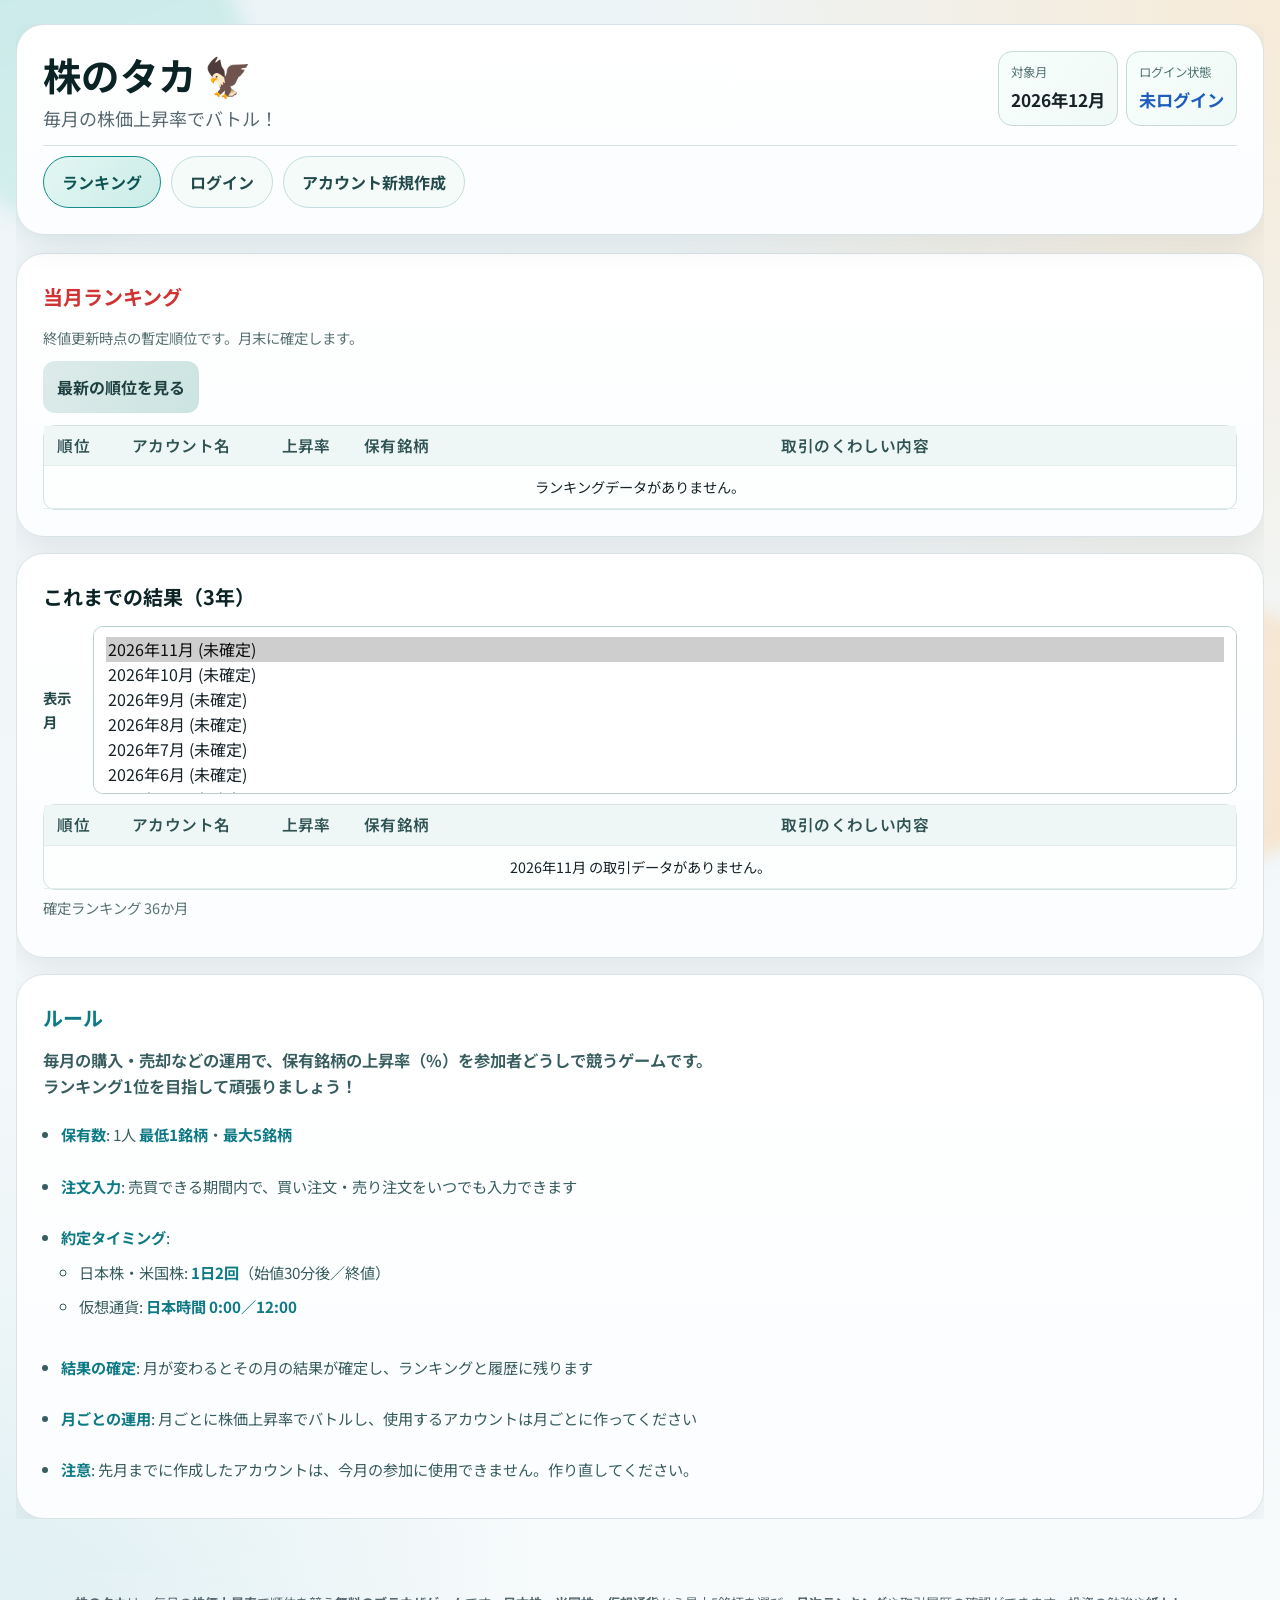
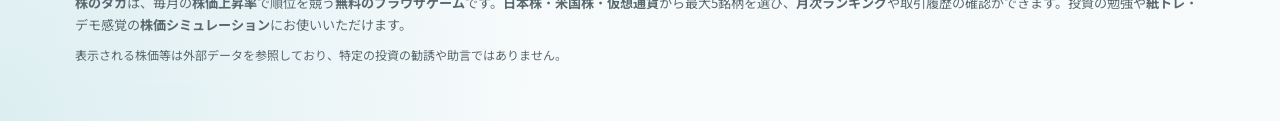
==== index.html @ 6ac0bf4f "Add files via upload" ====
<!DOCTYPE html>
<html lang="ja">
<head>
  <meta charset="UTF-8" />
  <meta name="viewport" content="width=device-width, initial-scale=1.0, viewport-fit=cover" />
  <meta name="referrer" content="strict-origin-when-cross-origin" />
  <!-- 初期は相対。読み込み直後に現在の絶対URLへ（クローラーがJS実行する場合に有効） -->
  <link rel="canonical" id="seo-canonical" href="stockgame.html" />
  <meta property="og:url" id="seo-og-url" content="" />
  <script>
    (function () {
      try {
        var abs = String(location.href || "").split("#")[0];
        if (!abs) return;
        var c = document.getElementById("seo-canonical");
        if (c) c.setAttribute("href", abs);
        var og = document.getElementById("seo-og-url");
        if (og) og.setAttribute("content", abs);
      } catch (_) {}
    })();
  </script>
  <meta
    name="description"
    content="株のタカは毎月の株価上昇率で順位を競う無料の株ゲーム。日本株・米国株・仮想通貨から最大5銘柄を選び月次ランキング。アカウント登録で端末間のデータ同期が可能。紙トレ・デモ向けのブラウザシミュレーション。"
  />
  <meta
    name="keywords"
    content="株のタカ,株価バトル,月次ランキング,株ゲーム,紙トレ,株価シミュレーション,日本株,米国株,仮想通貨,銘柄,上昇率,ブラウザゲーム"
  />
  <meta name="robots" content="index, follow, max-image-preview:large, max-snippet:-1, max-video-preview:-1" />
  <meta name="application-name" content="株のタカ" />
  <meta name="mobile-web-app-capable" content="yes" />
  <meta name="apple-mobile-web-app-capable" content="yes" />
  <meta name="apple-mobile-web-app-title" content="株のタカ" />
  <meta name="theme-color" content="#0f1419" />
  <meta name="format-detection" content="telephone=no" />
  <title>株のタカ｜月次株価ランキング・株ゲーム（日本株・米国株・仮想通貨）</title>
  <meta property="og:type" content="website" />
  <meta property="og:site_name" content="株のタカ" />
  <meta property="og:locale" content="ja_JP" />
  <meta
    property="og:title"
    content="株のタカ｜月次株価ランキング・株ゲーム（日本株・米国株・仮想通貨）"
  />
  <meta
    property="og:description"
    content="毎月の株価上昇率で順位を競う無料のブラウザゲーム。日本株・米国株・仮想通貨から銘柄を選び、月次ランキングとアカウント同期に対応。"
  />
  <meta name="twitter:card" content="summary" />
  <meta name="twitter:title" content="株のタカ｜月次株価ランキング・株ゲーム" />
  <meta
    name="twitter:description"
    content="毎月の株価上昇率で競う無料の株ゲーム。日本株・米国株・仮想通貨対応。"
  />
  <script type="application/ld+json">
  {
    "@context": "https://schema.org",
    "@graph": [
      {
        "@type": "WebSite",
        "name": "株のタカ",
        "inLanguage": "ja-JP",
        "description": "毎月の株価上昇率で順位を競う無料のブラウザ株ゲーム。日本株・米国株・仮想通貨の銘柄選択と月次ランキング。アカウント登録で端末間同期に対応。"
      },
      {
        "@type": "WebApplication",
        "name": "株のタカ",
        "description": "毎月の株価上昇率で競う株価バトルとランキング。ブラウザで遊べる株シミュレーション・紙トレ向け。",
        "applicationCategory": "GameApplication",
        "browserRequirements": "Requires JavaScript. モダンブラウザ推奨。",
        "operatingSystem": "Any",
        "inLanguage": "ja-JP",
        "isAccessibleForFree": true,
        "offers": {
          "@type": "Offer",
          "price": "0",
          "priceCurrency": "JPY"
        }
      },
      {
        "@type": "FAQPage",
        "mainEntity": [
          {
            "@type": "Question",
            "name": "株のタカは無料ですか？",
            "acceptedAnswer": {
              "@type": "Answer",
              "text": "ブラウザ上で無料で遊べる株価シミュレーション・月次ランキングゲームです。投資の勧誘や助言ではありません。"
            }
          },
          {
            "@type": "Question",
            "name": "どの市場の銘柄を選べますか？",
            "acceptedAnswer": {
              "@type": "Answer",
              "text": "日本株・米国株・仮想通貨から、最大5銘柄まで保有して月次の株価上昇率で順位を競えます。最低1銘柄から参加できます。"
            }
          },
          {
            "@type": "Question",
            "name": "約定はいつですか？",
            "acceptedAnswer": {
              "@type": "Answer",
              "text": "日本株・米国株は1日2回（寄りの約30分後と終値）、仮想通貨は日本時間0:00と12:00を目安にゲーム内で約定します。"
            }
          }
        ]
      }
    ]
  }
  </script>
  <link rel="preconnect" href="https://wxnmhmlxxulbuyprxdpd.supabase.co" crossorigin />
  <link rel="dns-prefetch" href="https://wxnmhmlxxulbuyprxdpd.supabase.co" />
  <link rel="preconnect" href="https://fonts.googleapis.com" />
  <link rel="preconnect" href="https://fonts.gstatic.com" crossorigin />
  <link
    href="https://fonts.googleapis.com/css2?family=Noto+Sans+JP:wght@400;500;700&family=Zen+Kaku+Gothic+New:wght@400;500;700&display=swap"
    rel="stylesheet"
  />
  <link rel="stylesheet" href="./stockgame.css?v=63" />
</head>
<body>
  <noscript>
    <div class="noscript-banner" role="alert">
      <p>
        <strong>株のタカ</strong>を利用するには JavaScript を有効にしてください。月次の株価上昇率で順位を競う無料の株ゲーム（日本株・米国株・仮想通貨）です。
      </p>
    </div>
  </noscript>
  <div class="bg-shape bg-shape-a"></div>
  <div class="bg-shape bg-shape-b"></div>

  <main class="app-shell">
    <header class="topbar card reveal">
      <div class="topbar-left">
        <h1>株のタカ<span class="title-hawk" aria-label="鷹">🦅</span></h1>
        <p class="topbar-sub">毎月の株価上昇率でバトル！</p>
      </div>
      <div class="topbar-status">
        <div class="status-chip">
          <span class="label">対象月</span>
          <strong id="seasonLabel">-</strong>
        </div>
        <div class="status-chip">
          <span class="label">ログイン状態</span>
          <strong id="loginStatusLabel">未ログイン</strong>
        </div>
      </div>
      <nav class="topbar-menu" aria-label="メニュー">
        <button id="menuRankingBtn" class="nav-btn" type="button">ランキング</button>
        <button id="menuLoginBtn" class="nav-btn" type="button">ログイン</button>
        <button id="menuRegisterBtn" class="nav-btn" type="button">アカウント新規作成</button>
        <button id="menuPickBtn" class="nav-btn" type="button">銘柄を選ぶ</button>
        <button id="menuHistoryBtn" class="nav-btn hidden" type="button">これまでの結果</button>
        <button id="menuCopySyncUrlBtn" class="nav-btn btn-ghost hidden" type="button" title="別ブラウザで同じデータを開くURL（Firebase設定時）">同期URLをコピー</button>
        <button id="topLogoutBtn" class="nav-btn nav-logout hidden" type="button">ログアウト</button>
      </nav>
    </header>

    <section id="globalNotice" class="notice card hidden reveal"></section>

    <div id="introModal" class="report-reason-modal hidden" aria-hidden="true">
      <div class="report-reason-backdrop"></div>
      <div class="report-reason-dialog card intro-dialog">
        <h3>操作方法とルール</h3>
        <div class="intro-body">
          <p><strong>このアプリでできること</strong><br>毎月の運用（購入・売却）で、保有銘柄の上昇率（%）を参加者どうしで競うゲームです。ランキング1位を目指して遊びましょう！</p>
          <p><strong>保有できる銘柄数</strong><br>銘柄の追加画面で、<strong>最低1銘柄</strong>・<strong>最大5銘柄</strong>まで保有できます。</p>
          <p><strong>注文と約定</strong><br>買い注文・売り注文は（売買できる期間内で）いつでも入力できますが、注文が成立（約定）するタイミングは市場ごとに決まっています。<br>日本株・米国株は<strong>1日2回</strong>（始値30分後／終値）、仮想通貨は<strong>日本時間0:00／12:00</strong>に約定します。</p>
          <p><strong>対象月</strong><br>毎月1日0:00（日本時間）から月末まで。その月の結果は月が変わると確定し、履歴に残ります。</p>
        </div>
        <button type="button" class="btn btn-primary intro-close-btn">理解しました</button>
      </div>
    </div>

    <div id="registerConfirmModal" class="report-reason-modal hidden" aria-hidden="true">
      <div class="report-reason-backdrop"></div>
      <div class="report-reason-dialog card register-confirm-dialog">
        <div id="registerConfirmStep" class="register-confirm-step">
          <h3>登録内容の確認</h3>
          <div class="register-confirm-fields">
            <p class="register-confirm-row"><span class="label">ID:</span><span id="registerConfirmId"></span></p>
            <p class="register-confirm-row"><span class="label">パスワード:</span><span>****</span></p>
            <p class="register-confirm-row"><span class="label">再設定の質問:</span><span id="registerConfirmQuestion"></span></p>
            <p class="register-confirm-row"><span class="label">回答:</span><span id="registerConfirmAnswer"></span></p>
          </div>
          <p class="register-confirm-msg">これで登録しますか？</p>
          <div class="button-row">
            <button type="button" id="registerConfirmOkBtn" class="btn btn-primary">登録する</button>
            <button type="button" id="registerConfirmCancelBtn" class="btn btn-secondary">キャンセル</button>
          </div>
        </div>
        <div id="registerRulesStep" class="register-rules-step hidden">
          <h3>ルール</h3>
          <div class="register-rules-body">
            <p class="rule-lead">毎月の購入・売却などの運用で、<br>保有銘柄の上昇率（%）を参加者どうしで競うゲームです。<br>ランキング1位を目指して頑張りましょう！</p>
            <ul class="rule-list">
              <li><strong>保有数</strong>: 1人 <strong>最低1銘柄</strong>・<strong>最大5銘柄</strong></li>
              <li><strong>注文入力</strong>: 売買できる期間内で、買い注文・売り注文をいつでも入力できます</li>
              <li><strong>約定タイミング</strong>:
                <ul>
                  <li>日本株・米国株: <strong>1日2回</strong>（始値30分後／終値）</li>
                  <li>仮想通貨: <strong>日本時間 0:00／12:00</strong></li>
                </ul>
              </li>
              <li><strong>結果の確定</strong>: 月が変わるとその月の結果が確定し、ランキングと履歴に残ります</li>
              <li><strong>月ごとの運用</strong>: 月ごとに株価上昇率でバトルし、使用したアカウントは月ごとに作ってください</li>
              <li><strong>注意</strong>: 先月までに作成したアカウントは、今月の参加に使用できません</li>
            </ul>
          </div>
          <button type="button" id="registerRulesOkBtn" class="btn btn-primary">確認</button>
        </div>
      </div>
    </div>

    <div id="reportReasonModal" class="report-reason-modal hidden" aria-hidden="true">
      <div class="report-reason-backdrop"></div>
      <div class="report-reason-dialog card">
        <h3>通報の理由を選択</h3>
        <div class="report-reason-buttons">
          <button type="button" class="btn btn-ghost" data-reason="名前が不快">名前が不快</button>
          <button type="button" class="btn btn-ghost" data-reason="誹謗中傷">誹謗中傷</button>
          <button type="button" class="btn btn-ghost" data-reason="その他">その他</button>
        </div>
        <button type="button" class="btn btn-secondary report-reason-cancel">キャンセル</button>
      </div>
    </div>

    <div id="rankReportModal" class="report-reason-modal hidden" aria-hidden="true">
      <div class="rank-report-backdrop"></div>
      <div class="rank-report-dialog card">
        <h3 id="rankReportTitle">レポート</h3>
        <p id="rankReportMeta" class="section-note"></p>
        <div class="rank-report-result section-note"></div>
        <div class="table-wrap">
          <table>
            <thead>
              <tr>
                <th>銘柄</th>
                <th>取得日</th>
                <th>状態／売却日</th>
                <th>損益</th>
              </tr>
            </thead>
            <tbody id="rankReportBody"></tbody>
          </table>
        </div>
        <div class="report-actions">
          <button type="button" id="rankReportPdfBtn" class="btn btn-secondary">PDFで保存</button>
          <button type="button" class="btn btn-ghost rank-report-close">閉じる</button>
        </div>
      </div>
    </div>

    <div class="layout-grid" id="layoutGrid">
      <section class="left-col hidden" id="menuPanelContainer">
        <article class="card reveal" id="authCard">
          <h2 id="authCardTitle">はじめる</h2>
          <form id="authForm" autocomplete="on">
            <div class="field">
              <label for="authName">アカウント名（ID）</label>
              <input id="authName" name="username" type="text" maxlength="8" placeholder="例: たろう / trader01" required />
              <small>日本語可。2〜8文字、日本語/英数字/記号を使用できます。</small>
            </div>
            <div class="field">
              <label for="authPassword">パスワード</label>
              <div class="input-with-toggle">
              <input id="authPassword" name="password" type="password" maxlength="30" placeholder="英字・数字・記号/ 4文字以上" required autocomplete="new-password" />
                <button type="button" class="password-toggle-btn password-toggle-eye" id="authPasswordToggle" aria-label="押している間だけパスワードを表示" title="押している間だけ表示"><svg class="eye-icon" xmlns="http://www.w3.org/2000/svg" viewBox="0 0 24 24" fill="none" stroke="currentColor" stroke-width="2" aria-hidden="true"><path d="M1 12s4-8 11-8 11 8 11 8-4 8-11 8-11-8-11-8z"/><circle cx="12" cy="12" r="3"/></svg></button>
              </div>
              <small>4〜30文字（英字・数字・記号、空白なし）です。</small>
            </div>
            <div class="field hidden" id="passwordConfirmField">
              <label for="authPasswordConfirm">パスワード（確認）</label>
              <div class="input-with-toggle">
                <input id="authPasswordConfirm" name="password_confirm" type="password" maxlength="30" placeholder="もう一度入力" />
                <button type="button" class="password-toggle-btn password-toggle-eye" id="authPasswordConfirmToggle" aria-label="押している間だけ表示" title="押している間だけ表示"><svg class="eye-icon" xmlns="http://www.w3.org/2000/svg" viewBox="0 0 24 24" fill="none" stroke="currentColor" stroke-width="2" aria-hidden="true"><path d="M1 12s4-8 11-8 11 8 11 8-4 8-11 8-11-8-11-8z"/><circle cx="12" cy="12" r="3"/></svg></button>
              </div>
            </div>
            <div class="field hidden" id="authRecoveryField">
              <label for="authRecoveryQuestion">再設定質問</label>
              <select id="authRecoveryQuestion" name="recovery_question">
                <option value="BIRTH_CITY" selected>生まれ育った市区町村</option>
                <option value="JUNIOR_HIGH">卒業した中学校の名前</option>
                <option value="ELEMENTARY">卒業した小学校の名前</option>
                <option value="FAVORITE_FOOD">好きな食べ物</option>
                <option value="FIRST_PET">最初に飼ったペットの名前</option>
              </select>
              <label for="authRecoveryAnswer" style="margin-top: 0.5rem;">回答</label>
              <input id="authRecoveryAnswer" name="recovery_answer" type="text" maxlength="50" placeholder="回答を入力（2文字以上）" autocomplete="off" />
              <small id="authRecoveryAnswerHint">英字・記号・数字・日本語</small>
              <small>パスワードを忘れたときに使います。内容は保存時のみ暗号化され、第三者には見えません。</small>
            </div>
            <p id="registerTrialNotice" class="register-trial-notice hidden" role="note">
              ※このサイトは試験公開版です。大切なパスワードは使用しないでください。
            </p>
            <p id="registerCountInfo" class="section-note hidden">登録可能数: <strong id="accountCountLabel">0 / 100</strong></p>
            <div class="button-row">
              <button id="authSubmitBtn" type="submit" class="btn btn-primary">ログイン</button>
              <button id="switchAuthModeBtn" type="button" class="btn btn-secondary">アカウント新規作成</button>
              <button id="toggleResetBtn" type="button" class="btn btn-strong">パスワードを忘れたとき</button>
            </div>
          </form>
          <form id="resetForm" class="stack-form hidden" autocomplete="on">
            <label for="resetName">アカウント名</label>
            <input id="resetName" type="text" maxlength="8" placeholder="再設定するアカウント名" />
            <label for="resetRecoveryQuestion">再設定質問</label>
            <select id="resetRecoveryQuestion">
              <option value="BIRTH_CITY" selected>生まれ育った市区町村</option>
              <option value="JUNIOR_HIGH">卒業した中学校の名前</option>
              <option value="ELEMENTARY">卒業した小学校の名前</option>
              <option value="FAVORITE_FOOD">好きな食べ物</option>
              <option value="FIRST_PET">最初に飼ったペットの名前</option>
            </select>
            <label for="resetRecoveryAnswer">回答</label>
            <input id="resetRecoveryAnswer" type="text" maxlength="50" placeholder="回答を入力（2文字以上）" autocomplete="off" />
            <small id="resetRecoveryAnswerHint">ひらがなとカタカナは同じとして扱います。</small>
            <label for="resetNewPassword">新しいパスワード</label>
            <div class="input-with-toggle">
              <input id="resetNewPassword" type="password" maxlength="30" placeholder="英字・数字・記号/ 4文字以上" />
              <button type="button" class="password-toggle-btn password-toggle-eye" id="resetNewPasswordToggle" aria-label="押している間だけ表示" title="押している間だけ表示"><svg class="eye-icon" xmlns="http://www.w3.org/2000/svg" viewBox="0 0 24 24" fill="none" stroke="currentColor" stroke-width="2" aria-hidden="true"><path d="M1 12s4-8 11-8 11 8 11 8-4 8-11 8-11-8-11-8z"/><circle cx="12" cy="12" r="3"/></svg></button>
            </div>
            <div class="button-row">
              <button id="resetSubmitBtn" class="btn btn-strong" type="submit">再設定を実行</button>
              <button id="resetBackBtn" class="btn btn-ghost" type="button">ログインへ戻る</button>
            </div>
          </form>
          <div id="authMessage" class="inline-message"></div>
        </article>

        <article class="card reveal hidden" id="accountPanel">
          <h2>マイページ</h2>
          <p class="current-user">
            ログイン中: <strong id="currentUserName">-</strong>
          </p>
          <div id="monthlyResultBlock" class="monthly-result section-note"></div>
          <div class="account-refresh-row">
            <button id="refreshAccountPageBtn" type="button" class="btn btn-secondary">データを更新</button>
            <span id="accountLastUpdateLabel" class="section-note account-last-update"></span>
          </div>
          <section class="my-report">
            <h3>取引履歴</h3>
            <p id="myTradeSummary" class="section-note">取引履歴はありません。</p>
            <div class="table-wrap">
              <table id="myTradeTable">
                <thead>
                  <tr>
                    <th>銘柄</th>
                    <th>買付日</th>
                    <th>取得単価</th>
                    <th>現在価格・売却価格</th>
                    <th>状態／売却日</th>
                    <th>損益</th>
                  </tr>
                </thead>
                <tbody id="myTradeBody"></tbody>
              </table>
            </div>
            <div class="report-actions">
              <button id="downloadReportBtn" type="button" class="btn btn-secondary">PDFで保存</button>
            </div>
          </section>
          <h3>アカウント設定</h3>
          <div class="account-setting-buttons">
            <button id="toggleRenameBtn" type="button" class="btn btn-ghost">ID変更</button>
            <button id="togglePasswordBtn" type="button" class="btn btn-ghost">パスワード変更</button>
          </div>
          <div id="renameFormBlock" class="account-form-block hidden">
            <form id="renameForm" class="stack-form">
              <label for="renameInput">アカウント名（ID）変更</label>
              <input id="renameInput" type="text" maxlength="8" placeholder="新しいアカウント名" />
              <button type="submit" class="btn btn-ghost">名前を更新</button>
            </form>
          </div>
          <div id="changePasswordFormBlock" class="account-form-block hidden">
            <form id="changePasswordForm" class="stack-form">
              <label for="currentPasswordInput">現在のパスワード</label>
              <div class="input-with-toggle">
                <input id="currentPasswordInput" type="password" maxlength="30" placeholder="現在のパスワード" />
                <button type="button" class="password-toggle-btn password-toggle-eye" id="currentPasswordToggle" aria-label="押している間だけ表示" title="押している間だけ表示"><svg class="eye-icon" xmlns="http://www.w3.org/2000/svg" viewBox="0 0 24 24" fill="none" stroke="currentColor" stroke-width="2" aria-hidden="true"><path d="M1 12s4-8 11-8 11 8 11 8-4 8-11 8-11-8-11-8z"/><circle cx="12" cy="12" r="3"/></svg></button>
              </div>
              <label for="nextPasswordInput">新しいパスワード</label>
              <div class="input-with-toggle">
                <input id="nextPasswordInput" type="password" maxlength="30" placeholder="英字・数字・記号（()など）/ 4文字以上" />
                <button type="button" class="password-toggle-btn password-toggle-eye" id="nextPasswordToggle" aria-label="押している間だけ表示" title="押している間だけ表示"><svg class="eye-icon" xmlns="http://www.w3.org/2000/svg" viewBox="0 0 24 24" fill="none" stroke="currentColor" stroke-width="2" aria-hidden="true"><path d="M1 12s4-8 11-8 11 8 11 8-4 8-11 8-11-8-11-8z"/><circle cx="12" cy="12" r="3"/></svg></button>
              </div>
              <label for="nextPasswordConfirmInput">新しいパスワード（確認）</label>
              <div class="input-with-toggle">
                <input id="nextPasswordConfirmInput" type="password" maxlength="30" placeholder="もう一度入力" />
                <button type="button" class="password-toggle-btn password-toggle-eye" id="nextPasswordConfirmToggle" aria-label="押している間だけ表示" title="押している間だけ表示"><svg class="eye-icon" xmlns="http://www.w3.org/2000/svg" viewBox="0 0 24 24" fill="none" stroke="currentColor" stroke-width="2" aria-hidden="true"><path d="M1 12s4-8 11-8 11 8 11 8-4 8-11 8-11-8-11-8z"/><circle cx="12" cy="12" r="3"/></svg></button>
              </div>
              <button type="submit" class="btn btn-strong">パスワードを変更</button>
            </form>
          </div>
          <div class="button-row">
            <button id="logoutBtn" class="btn btn-secondary" type="button">ログアウト</button>
          </div>
          <div class="button-row" style="margin-top: 0.5rem;">
            <button id="deleteAccountBtn" type="button" class="btn btn-ghost" style="color: var(--danger);">アカウントを消す</button>
          </div>
          <div id="accountMessage" class="inline-message"></div>
        </article>

        <article class="card reveal hidden" id="pickPanel">
          <h2>銘柄選択</h2>
          <div class="pick-timing-note" role="note">
            <span class="pick-timing-note__hdr">約定</span>
            <span class="pick-timing-note__txt">日本・米国株は「寄りの約30分後」と「終値」。仮想通貨は日本時間の0:00と12:00</span>
          </div>
          <form id="symbolForm" autocomplete="on">
            <div class="field-grid">
              <div class="field">
                <label for="marketType">市場</label>
                <select id="marketType">
                  <option value="AUTO">自動判定</option>
                  <option value="JP">日本株</option>
                  <option value="US">米国株</option>
                  <option value="CRYPTO">仮想通貨</option>
                </select>
              </div>
              <div class="field">
                <label for="symbolInput">証券コード / シンボル / 名称</label>
                <input id="symbolInput" type="text" maxlength="32" placeholder="例: 6526, 7203, AAPL, ビットコイン（全銘柄は証券コード推奨）" />
                <div id="symbolSuggestList" class="suggest-list hidden"></div>
              </div>
            </div>
            <div id="symbolHints" class="symbol-hints"></div>
            <div class="button-row">
              <button type="button" id="previewBtn" class="btn btn-ghost">現在値を確認</button>
              <button type="submit" id="addPickBtn" class="btn btn-primary">この銘柄を追加</button>
              <button type="button" id="chartExternalBtn" class="btn btn-ghost hidden">チャートを見る</button>
              <button type="button" id="undoPickBtn" class="btn btn-secondary">一つ戻る</button>
            </div>
          </form>

          <div class="preview-card hidden" id="previewCard">
            <div class="preview-main">
              <strong id="previewName">-</strong>
              <span id="previewSymbol">-</span>
            </div>
            <div class="preview-price">
              現在値:
              <strong id="previewPrice">-</strong>
              <span id="previewAsOf"></span>
            </div>
          </div>

          <div class="table-wrap">
            <table id="pickTable">
              <thead>
                <tr>
                  <th>銘柄</th>
                  <th>市場</th>
                  <th>状態</th>
                  <th>約定値</th>
                  <th>現在の株価（終値）</th>
                  <th>騰落率</th>
                  <th>操作</th>
                </tr>
              </thead>
              <tbody id="pickTableBody"></tbody>
            </table>
          </div>

          <div class="button-row">
            <button id="refreshMyPricesBtn" class="btn btn-secondary" type="button">保有銘柄の終値を更新</button>
            <button id="apiDiagBtn" class="btn btn-ghost" type="button">通信の確認</button>
          </div>
          <div id="pickConfirmState" class="section-note"></div>
          <div id="apiDiagMessage" class="api-diag hidden"></div>
          <div class="footer-action">
            <button type="button" id="confirmPicksBtn" class="btn btn-confirm">銘柄を決定</button>
          </div>
          <p id="pickUnconfirmedNotice" class="section-note pick-unconfirmed-notice hidden" aria-live="polite">※未確定のまま他画面へ移動すると変更は破棄されます。</p>
          <div id="pickMessage" class="inline-message"></div>
        </article>
      </section>

      <section class="right-col">
        <article class="card reveal" id="liveRankCard">
          <h2 class="rank-live-title">当月ランキング</h2>
          <p class="section-note">終値更新時点の暫定順位です。月末に確定します。</p>
          <div class="button-row" style="margin-bottom: 0.75rem;">
            <button id="refreshRankBtn" class="btn btn-secondary" type="button">最新の順位を見る</button>
            <span id="rankLastUpdateLabel" class="section-note" style="margin-left: 0.5rem;"></span>
          </div>
          <div class="table-wrap">
            <table id="liveRankTable">
              <thead>
                <tr>
                  <th>順位</th>
                  <th>アカウント名</th>
                  <th>上昇率</th>
                  <th>保有銘柄</th>
                  <th>取引のくわしい内容</th>
                  <th class="col-menu" aria-label="メニュー"></th>
                </tr>
              </thead>
              <tbody id="liveRankBody"></tbody>
            </table>
          </div>
        </article>

        <article class="card reveal hidden" id="historyCard">
          <h2>これまでの結果（3年）</h2>
          <div class="history-controls">
            <label for="historyMonthSelect">表示月</label>
            <select id="historyMonthSelect" size="5"></select>
          </div>
          <div class="table-wrap">
            <table id="historyTable">
              <thead>
                <tr>
                  <th>順位</th>
                  <th>アカウント名</th>
                  <th>上昇率</th>
                  <th>保有銘柄</th>
                  <th>取引のくわしい内容</th>
                  <th class="col-menu" aria-label="メニュー"></th>
                </tr>
              </thead>
              <tbody id="historyTableBody"></tbody>
            </table>
          </div>
          <div id="historyMeta" class="section-note"></div>
        </article>

        <article class="card reveal hidden" id="reportCard">
          <h2>通報</h2>
          <p class="section-note">
            不適切な表示名を通報できます。通報が一定数に達すると表示名が匿名に切り替わり、さらに件数が増えるとアカウントが削除されます。
          </p>
          <div class="table-wrap">
            <table id="reportTable">
              <thead>
                <tr>
                  <th>対象ID</th>
                  <th>通報件数</th>
                  <th>状態</th>
                  <th>操作</th>
                </tr>
              </thead>
              <tbody id="reportTableBody"></tbody>
            </table>
          </div>
          <div id="reportMessage" class="inline-message"></div>
        </article>
      </section>

      <article class="card reveal hidden" id="ruleCard">
        <h2>ルール</h2>
        <div class="rule-body">
          <p class="rule-lead">毎月の購入・売却などの運用で、保有銘柄の上昇率（%）を参加者どうしで競うゲームです。<br>ランキング1位を目指して頑張りましょう！</p>
          <ul class="rule-list">
            <li><strong>保有数</strong>: 1人 <strong>最低1銘柄</strong>・<strong>最大5銘柄</strong></li>
            <li><strong>注文入力</strong>: 売買できる期間内で、買い注文・売り注文をいつでも入力できます</li>
            <li><strong>約定タイミング</strong>:
              <ul>
                <li>日本株・米国株: <strong>1日2回</strong>（始値30分後／終値）</li>
                <li>仮想通貨: <strong>日本時間 0:00／12:00</strong></li>
              </ul>
            </li>
            <li><strong>結果の確定</strong>: 月が変わるとその月の結果が確定し、ランキングと履歴に残ります</li>
            <li><strong>月ごとの運用</strong>: 月ごとに株価上昇率でバトルし、使用するアカウントは月ごとに作ってください</li>
            <li><strong>注意</strong>: 先月までに作成したアカウントは、今月の参加に使用できません。作り直してください。</li>
          </ul>
        </div>
      </article>
    </div>
  </main>

  <footer class="site-footer" role="contentinfo" lang="ja">
    <div class="site-footer-inner">
      <p class="site-footer-lead">
        <strong>株のタカ</strong>は、毎月の<strong>株価上昇率</strong>で順位を競う<strong>無料のブラウザゲーム</strong>です。<strong>日本株</strong>・<strong>米国株</strong>・<strong>仮想通貨</strong>から最大5銘柄を選び、<strong>月次ランキング</strong>や取引履歴の確認ができます。投資の勉強や<strong>紙トレ</strong>・デモ感覚の<strong>株価シミュレーション</strong>にお使いいただけます。
      </p>
      <p class="site-footer-note">表示される株価等は外部データを参照しており、特定の投資の勧誘や助言ではありません。</p>
    </div>
  </footer>

  <template id="hintChipTemplate">
    <button type="button" class="hint-chip"></button>
  </template>

  <script src="./firebase-config.js?v=1"></script>
  <script>
    /*
     * Supabase（株のタカクラウド）: service_role（秘密キー）は絶対に書かないこと。Firebase 同期と同時に enabled にしないこと。
     *
     * F12 で register/login が 401 のとき:
     * 1) Dashboard → Edge Functions → 各関数で「JWT 検証」をオフ、または supabase/config.toml の verify_jwt=false をデプロイに含めて再デプロイ。
     * 2) または API の「anon」「公開」JWT（eyJ で始まる長い文字列）を publishableKey に設定（ゲートウェイが JWT のみ受け付ける場合がある）。
     */
    window.STOCKGAME_SUPABASE_CLOUD = window.STOCKGAME_SUPABASE_CLOUD || {
      enabled: true,
      functionsBaseUrl: "https://wxnmhmlxxulbuyprxdpd.supabase.co/functions/v1",
      publishableKey: "sb_publishable_3rmoppki9EU8DBzHlXjz2g_j1NWmf68"
    };
  </script>
  <script src="./jp_company_autocomplete_engine.js"></script>
  <script src="./stockgame.js?v=74" defer></script>
</body>
</html>
---- stockgame.css ----
/* Webフォントは stockgame.html の link で読込（@import だと初回描画でフォントが揺れやすい） */

:root {
  /* 英字専用フォント（Arial/Helvetica/Montserrat 等）は混植でベースラインがズレやすいため使わない */
  --font-jp: "Noto Sans JP", "Hiragino Kaku Gothic ProN", "Hiragino Sans", "Meiryo", "Yu Gothic UI", "Yu Gothic", "Zen Kaku Gothic New", sans-serif;
  --bg: #edf4f7;
  --bg-2: #f8fbfc;
  --surface: #ffffff;
  --surface-alt: #f7fbfa;
  --surface-soft: #f5f9fa;
  --text: #172328;
  --muted: #586970;
  --line: #d8e2e7;
  --primary: #1a9ca8;
  --primary-deep: #0d7a85;
  --accent: #d59a3a;
  --danger: #b93b4b;
  --ok: #28784f;
  --shadow: 0 10px 30px rgba(18, 34, 40, 0.08);
  --radius-xl: 28px;
  --radius-lg: 20px;
  --radius-md: 14px;
  --radius-sm: 10px;
}

html {
  -webkit-text-size-adjust: 100%;
  text-size-adjust: 100%;
}

*,
*::before,
*::after {
  box-sizing: border-box;
}

html,
body {
  margin: 0;
  padding: 0;
  min-height: 100%;
  width: 100%;
  overflow-x: hidden;
}

body {
  font-family: var(--font-jp);
  font-size: 18px;
  line-height: 1.7;
  background:
    radial-gradient(120% 100% at 100% 0%, #f7ebd8 0%, transparent 42%),
    radial-gradient(90% 80% at 0% 100%, #dceef1 0%, transparent 48%),
    linear-gradient(180deg, var(--bg) 0%, var(--bg-2) 100%);
  color: var(--text);
  position: relative;
  user-select: text;
  /* ノッチ・ホームインジケータ付き端末で本文が欠けないように */
  padding-left: env(safe-area-inset-left, 0px);
  padding-right: env(safe-area-inset-right, 0px);
}

/* タップの二重ズーム抑制・反応を軽く */
button,
.btn,
.nav-btn,
[role="button"] {
  touch-action: manipulation;
}

/* Edge/IE の標準パスワード「目」アイコンを非表示（カスタムボタンと二重になるため） */
input[type="password"]::-ms-reveal,
input[type="password"]::-ms-clear {
  display: none;
}

.bg-shape {
  position: fixed;
  z-index: 0;
  border-radius: 999px;
  pointer-events: none;
  opacity: 0.3;
}

.bg-shape-a {
  width: 320px;
  height: 320px;
  background: linear-gradient(160deg, #74d3c8, #9de0d8);
  top: -90px;
  left: -70px;
  filter: blur(10px);
}

.bg-shape-b {
  width: 260px;
  height: 260px;
  background: linear-gradient(130deg, #ffd199, #ffb96b);
  bottom: 4vh;
  right: -70px;
  filter: blur(8px);
}

.app-shell {
  position: relative;
  z-index: 1;
  width: min(1320px, calc(100% - 32px));
  max-width: 100%;
  margin: 24px auto 56px;
  display: grid;
  gap: 18px;
  /* 表などの min-width でページ全体が横に伸びないように（必要なら .table-wrap 内だけスクロール） */
  overflow-x: hidden;
}

.card {
  background: linear-gradient(180deg, var(--surface) 0%, #fbfdfe 100%);
  border: 1px solid var(--line);
  border-radius: var(--radius-xl);
  padding: 26px;
  box-shadow: var(--shadow);
  min-width: 0;
  max-width: 100%;
  overflow-wrap: break-word;
}

.register-trial-notice {
  margin: 0 0 8px;
  font-size: 0.85rem;
  line-height: 1.5;
  color: var(--muted);
}

.intro-dialog {
  max-width: 420px;
}

.intro-body {
  margin: 0 0 1rem;
}

.intro-body p {
  margin: 0 0 0.75rem;
  font-size: 0.95rem;
  overflow-wrap: break-word;
}

.intro-close-btn {
  width: 100%;
}

.register-confirm-dialog {
  /* ルール確認ステップを「横長の長方形」に見せるため、十分な横幅を確保 */
  max-width: 980px !important;
  width: min(980px, calc(100% - 2rem)) !important;
  /* 縦に伸びすぎても「ボタンが画面外に隠れない」ようにする */
  max-height: 90vh;
  overflow-y: auto;
}

.register-confirm-step .register-confirm-fields {
  margin: 0 0 1rem;
}

.register-confirm-step .register-confirm-row {
  margin: 0.5rem 0;
  font-size: 0.95rem;
}

.register-confirm-step .register-confirm-row .label {
  display: block;
  color: #586970;
  font-size: 0.85rem;
  margin-bottom: 0.2rem;
}

.register-confirm-msg {
  margin: 1rem 0 1rem;
  font-weight: 600;
}

.register-confirm-step .button-row {
  display: flex;
  gap: 0.75rem;
  flex-wrap: wrap;
}

.register-rules-step.hidden {
  display: none;
}

.register-rules-step .register-rules-body {
  margin: 0 0 1rem;
  /*
    grid 2カラムは画面幅が狭い環境で折り返しが増えて縦に伸びやすいので、
    ここでは 1カラムに戻して可読性を優先する。
  */
  display: block;
  font-size: 1.00rem;
  line-height: 1.6;
}

.rule-body,
.register-rules-body {
  color: var(--text);
  font-size: 1.02rem;
  line-height: 1.8;
}

/* 登録確認モーダルのルール本文だけ、読みやすさ優先で少しだけ圧縮 */
.register-rules-step .register-rules-body {
  font-size: 1.00rem;
  line-height: 1.6;
}

.register-rules-step .register-rules-body > p {
  margin: 0;
}

.register-rules-step .register-rules-body > .rule-list,
.register-rules-step .register-rules-body .rule-list {
  margin: 0;
}

.rule-body strong,
.register-rules-body strong {
  color: var(--primary-deep);
}

#ruleCard > h2 {
  color: var(--primary-deep);
}

/* 右側ルール（#ruleCard）は縦に細長く見えやすいので、1カラムで可読性優先 */
#ruleCard .rule-body {
  display: block !important;
}

#ruleCard .rule-body .rule-lead {
  font-size: 1.02rem;
  line-height: 1.6;
  margin: 0 0 0.9rem !important;
}

#ruleCard .rule-list {
  margin: 0;
  padding-left: 18px;
  display: grid;
  gap: 8px;
  line-height: 1.7;
}

.layout-grid.with-left #ruleCard {
  grid-column: 1 / -1;
}

.rule-body {
  display: grid;
  grid-template-columns: minmax(0, 1.1fr) minmax(0, 1fr);
  gap: 16px 22px;
  align-items: start;
}

.rule-body .rule-lead {
  margin: 0;
}

.rule-body .rule-list {
  margin: 0;
}

.rule-body .rule-lead,
.register-rules-body .rule-lead {
  margin: 0 0 0.9rem;
  font-size: 1.06rem;
  font-weight: 650;
}

.rule-body .rule-list,
.register-rules-body .rule-list {
  margin: 0;
  padding-left: 1.15rem;
}

.rule-body .rule-list li,
.register-rules-body .rule-list li {
  margin: 0.55rem 0;
}

.rule-body .rule-list ul,
.register-rules-body .rule-list ul {
  margin-top: 0.4rem;
  padding-left: 1.15rem;
}

@media (max-width: 820px) {
  .rule-body {
    grid-template-columns: 1fr;
  }

  /* モバイルは横2カラムをやめて縦に */
  .register-rules-step .register-rules-body {
    grid-template-columns: 1fr;
  }
}

.register-rules-step .btn {
  width: 100%;
}

h1,
h2 {
  margin: 0;
  color: #0b2325;
}

h1 {
  font-size: clamp(1.7rem, 3vw, 2.5rem);
  line-height: 1.2;
  letter-spacing: 0.01em;
}

h2 {
  font-size: 1.25rem;
  margin-bottom: 12px;
}

.topbar {
  display: grid;
  gap: 12px 14px;
  grid-template-columns: minmax(0, 1fr) auto;
  grid-template-areas:
    "title status"
    "menu menu";
  align-items: start;
}

.topbar-left {
  grid-area: title;
}

.topbar-left h1 .title-hawk {
  margin-inline-start: 0.2em;
  display: inline-block;
}

.topbar-sub {
  margin: 8px 0 0;
  color: var(--muted);
  line-height: 1.55;
}

.topbar-status {
  grid-area: status;
  display: flex;
  justify-content: flex-end;
  flex-wrap: wrap;
  gap: 8px;
}

.status-chip {
  border: 1px solid #c7d9d8;
  background: linear-gradient(120deg, #f7fffd, #eff9f5);
  border-radius: 14px;
  padding: 10px 12px;
  display: grid;
  gap: 2px;
}

.status-chip .label {
  font-size: 0.78rem;
  color: #537373;
}

.status-chip strong {
  font-size: 1.08rem;
  word-break: break-word;
}

#loginStatusLabel.login-state-in {
  color: #bc1f36;
}

#loginStatusLabel.login-state-out {
  color: #1d5dbd;
}

.topbar-menu {
  grid-area: menu;
  display: flex;
  justify-content: flex-start;
  flex-wrap: wrap;
  gap: 10px;
  border-top: 1px solid var(--line);
  padding-top: 10px;
}

.nav-btn {
  border: 1px solid #c5dedd;
  border-radius: 999px;
  background: #f4fbf9;
  color: #23494b;
  font-size: 1rem;
  font-weight: 700;
  min-height: 52px;
  padding: 12px 18px;
  cursor: pointer;
  transition: transform 0.12s ease, background-color 0.18s ease;
}

.nav-btn:hover:not(:disabled) {
  transform: translateY(-1px);
  background: #e8f4f2;
}

.nav-btn.active {
  border-color: #178d8b;
  background: linear-gradient(130deg, #e2f7f4, #ccece7);
  color: #0d5453;
}

.nav-logout {
  border-color: #e2c7cd;
  background: linear-gradient(130deg, #ffeef2, #ffe4ec);
  color: #8f2741;
}

.nav-logout:hover:not(:disabled) {
  background: #ffe0e8;
}

.nav-btn:disabled {
  opacity: 0.45;
  cursor: not-allowed;
}

.notice {
  border-radius: var(--radius-md);
  border-left: 4px solid var(--accent);
  color: #55320e;
  background: #fff8ef;
}

.layout-grid {
  display: grid;
  gap: 16px;
  grid-template-columns: minmax(0, 1fr);
}

.layout-grid.with-left {
  grid-template-columns: minmax(0, 1.05fr) minmax(0, 1fr);
}

.left-col,
.right-col {
  display: grid;
  gap: 16px;
  min-width: 0; /* 子の table がグリッドを押し広げて横スクロールになるのを防ぐ */
}

.field,
.stack-form {
  display: grid;
  gap: 8px;
}

.field {
  position: relative;
}

.field-grid {
  display: grid;
  grid-template-columns: 180px minmax(0, 1fr);
  gap: 10px;
}

label {
  font-size: 0.9rem;
  font-weight: 700;
  color: #254949;
}

input,
select,
button {
  font-family: inherit;
}

input,
select {
  width: 100%;
  min-height: 52px;
  border: 1px solid #b9cece;
  border-radius: var(--radius-sm);
  background: #ffffff;
  padding: 10px 12px;
  font-size: 1rem;
  color: var(--text);
  transition: border-color 0.16s ease, box-shadow 0.16s ease;
}

input:focus,
select:focus {
  outline: none;
  border-color: #36a4a0;
  box-shadow: 0 0 0 4px rgba(59, 162, 158, 0.18);
}

.input-with-toggle {
  display: flex;
  align-items: center;
  gap: 6px;
  width: 100%;
}

.input-with-toggle input {
  flex: 1;
  min-width: 0;
}

.password-toggle-btn {
  flex-shrink: 0;
  padding: 0;
  width: 40px;
  height: 38px;
  min-width: 40px;
  color: var(--muted);
  background: var(--surface-alt);
  border: 1px solid var(--line);
  border-radius: var(--radius-sm);
  cursor: pointer;
  display: flex;
  align-items: center;
  justify-content: center;
}

.password-toggle-btn:hover {
  color: var(--primary);
  border-color: var(--primary);
}

.password-toggle-btn .eye-icon {
  display: block;
  width: 22px;
  height: 22px;
  color: var(--muted);
  pointer-events: none;
}

.password-toggle-btn:hover .eye-icon {
  color: var(--primary);
}

small {
  color: #5f7a7a;
  font-size: 0.78rem;
}

.button-row {
  display: flex;
  flex-wrap: wrap;
  gap: 8px;
  margin-top: 12px;
}

.btn {
  border: 0;
  border-radius: 12px;
  min-height: 52px;
  padding: 10px 14px;
  font-size: 1rem;
  font-weight: 700;
  cursor: pointer;
  transition: transform 0.12s ease, filter 0.2s ease, background-color 0.2s ease;
}

.btn:disabled {
  opacity: 0.55;
  cursor: not-allowed;
}

.btn:hover:not(:disabled) {
  transform: translateY(-1px);
}

.btn-primary {
  color: #f8fffe;
  background: linear-gradient(130deg, var(--primary) 0%, #0b7c7a 100%);
}

.btn-secondary {
  color: #1f4040;
  background: linear-gradient(120deg, #ddebea, #cbe4e1);
}

.btn-ghost {
  color: #2e5757;
  background: #eef5f4;
  border: 1px solid #ccdddd;
}

.btn-strong {
  color: #f2fffd;
  background: linear-gradient(135deg, #0f5f65, #0b4d52);
}

.current-user {
  margin: 0 0 10px;
}

.section-note {
  margin: 6px 0 12px;
  color: #597272;
  font-size: 0.9rem;
  line-height: 1.6;
  overflow-wrap: break-word;
}

/* 銘柄選択：約定の説明（幅を取りすぎない・短文） */
#pickPanel .pick-timing-note {
  margin: 4px 0 10px;
  padding: 0;
  color: #5a6f70;
  font-size: 0.82rem;
  line-height: 1.45;
  max-width: 100%;
}

#pickPanel .pick-timing-note__hdr {
  display: inline;
  margin-right: 0.35em;
  font-weight: 600;
  color: #3d5a5c;
}

#pickPanel .pick-timing-note__txt {
  font-weight: 400;
}

.rank-note {
  color: #567172;
  font-size: 0.82rem;
}

.symbol-hints {
  display: flex;
  align-items: center;
  gap: 8px;
  flex-wrap: wrap;
  margin-top: 10px;
}

.hint-label {
  display: inline-flex;
  align-items: center;
  font-size: 0.9rem;
  font-weight: 700;
  color: #325758;
  margin-right: 1px;
  flex-shrink: 0;
  line-height: 1.35;
}

.hint-chip {
  border: 1px solid #cadfdf;
  background: #f2f9f7;
  color: #325758;
  border-radius: 999px;
  padding: 7px 11px;
  cursor: pointer;
  font-size: 0.83rem;
  font-weight: 700;
  line-height: 1.35;
}

.suggest-list {
  position: absolute;
  left: 0;
  right: 0;
  top: calc(100% + 6px);
  background: #ffffff;
  border: 1px solid #cfe2e1;
  border-radius: 12px;
  box-shadow: 0 14px 28px rgba(22, 44, 46, 0.16);
  max-height: 260px;
  overflow-y: auto;
  z-index: 25;
  padding: 4px;
}

.suggest-item {
  width: 100%;
  border: 0;
  border-radius: 9px;
  background: transparent;
  text-align: left;
  cursor: pointer;
  padding: 9px 10px;
  display: grid;
  gap: 2px;
}

.suggest-item:hover {
  background: #edf8f6;
}

.suggest-name {
  color: #183f41;
  font-weight: 700;
  font-size: 0.9rem;
}

.suggest-meta {
  color: #507172;
  font-size: 0.78rem;
}

.preview-card {
  margin-top: 14px;
  border: 1px solid #cfe2e2;
  background: #f4fbf9;
  border-radius: 12px;
  padding: 12px;
  display: grid;
  gap: 6px;
}

.preview-main {
  display: flex;
  align-items: center;
  gap: 8px;
}

.preview-main strong {
  font-size: 1.05rem;
}

.preview-main span {
  color: #537373;
}

.preview-price strong {
  font-family: var(--font-jp);
  color: #0a5f5d;
}

.footer-action {
  margin-top: 8px;
  display: flex;
  justify-content: flex-end;
}

.my-report {
  margin-top: 16px;
  border: 1px solid #d5e5e4;
  border-radius: 12px;
  padding: 12px;
  background: #f8fcfb;
}

.my-report h3 {
  margin: 0 0 8px;
  font-size: 1rem;
  color: #123a3b;
}

.report-actions {
  margin-top: 10px;
  display: flex;
  justify-content: flex-end;
}

.my-report .table-wrap table {
  /* 親幅を超えない（狭い2カラム・スマホで横はみ出し防止） */
  min-width: min(520px, 100%);
}

/* マイページ 取得単価・現在価格・売却価格は周囲と同じサイズ・通常の太さ */
.my-report .my-report-price-num {
  font-size: 0.89rem;
  font-weight: normal;
}

/* マイページ 銘柄名セル：2〜3行になってもよい、単語の途中で改行しない */
.my-report .my-report-symbol-cell {
  word-break: keep-all;
  overflow-wrap: break-word;
  white-space: normal;
  max-width: 160px;
}

.account-setting-buttons {
  display: flex;
  gap: 8px;
  margin-bottom: 8px;
}

.account-form-block {
  margin-top: 8px;
  margin-bottom: 12px;
}

.account-form-block.hidden {
  display: none;
}

/* マイページ 今月のリターン（バトル重要指標） */
.monthly-result-label {
  margin: 0 0 4px;
  font-size: 0.95rem;
  font-weight: 700;
  color: #254949;
}
.monthly-result-value {
  margin: 0 0 4px;
  font-size: 1.75rem;
  font-weight: 800;
  line-height: 1.2;
  letter-spacing: 0.02em;
}
.monthly-result-value.pct-up { color: var(--danger); }
.monthly-result-value.pct-down { color: #0d47a1; }
.monthly-result-value.pct-flat { color: #586f6f; }
.monthly-result-meta {
  margin: 0;
  font-size: 0.9rem;
  color: var(--muted);
}
.monthly-result-none {
  font-size: 1rem;
  font-weight: 600;
  color: var(--muted);
}

.account-refresh-row {
  display: flex;
  align-items: center;
  gap: 0.75rem;
  flex-wrap: wrap;
  margin: 0.75rem 0 1rem;
}
.account-refresh-row .account-last-update {
  margin: 0;
  font-size: 0.85rem;
  color: var(--muted);
}

.table-wrap {
  overflow-x: auto;
  border: 1px solid #d4e2e2;
  border-radius: 12px;
  background: #fcfffe;
}
#pickPanel > .table-wrap { margin-top: 1rem; }

.stack-form label { margin-top: 6px; display: block; }
.stack-form .input-with-toggle { margin-top: 4px; }

#passwordConfirmField { margin-bottom: 6px; }
#authRecoveryField { margin-top: 6px; }

table {
  width: 100%;
  border-collapse: collapse;
  /* 親より横に広がらない。広い画面では従来どおり最低760px相当の見た目を維持 */
  min-width: min(760px, 100%);
}

th,
td {
  text-align: left;
  border-bottom: 1px solid #e2eded;
  padding: 9px 10px;
  font-size: 0.89rem;
  vertical-align: middle;
}

th {
  background: #eff7f6;
  color: #305354;
  font-weight: 700;
  font-size: 0.82rem;
  letter-spacing: 0.03em;
}

tbody tr:hover {
  background: #f6fbfa;
}

.price-cell-num {
  font-size: 0.98rem;
  font-weight: 700;
}

/* 銘柄追加画面の約定値・現在の株価（終値）は周囲と同じサイズ・通常の太さ */
#pickPanel .price-cell-num {
  font-size: 0.89rem;
  font-weight: normal;
}

.rank-symbols-cell {
  max-width: 260px; /* 「保有銘柄」列を広げる（取引詳細との見た目のバランス改善） */
  word-break: keep-all;
  overflow-wrap: break-word;
  white-space: normal;
  /* 句読点の単独改行を抑える（ブラウザが対応する範囲で） */
  line-break: strict;
}

/*
 * ランキング「保有銘柄」: 英日ベースラインのガタつき対策
 * - Arial/Helvetica 等の英字専用フォントは指定しない（別フォント割当でズレる原因になりやすい）
 * - Webフォント Noto Sans JP を最優先（英字・日本語を同一ファミリーで混植）
 * - フォールバックは日本語系のみ（ヒラギノ → メイリオ → 游ゴシック → Zen Kaku）
 * - palt: 和文の詰め（環境により効果あり）
 * - text-rendering: optimizeLegibility は Chrome/Edge で混植のベースラインを狂わせることがあるため使わない
 * - kern は外し palt のみ（混植時のガタつき抑制）
 */
#liveRankTable td.rank-symbols-cell,
#historyTable td.rank-symbols-cell {
  font-family: var(--font-jp);
  font-weight: 400;
  font-size: 0.9rem;
  line-height: 1.65;
  color: #183f41;
  vertical-align: top;
  -webkit-font-smoothing: antialiased;
  -moz-osx-font-smoothing: grayscale;
  font-feature-settings: "palt" 1;
  font-variant-east-asian: normal;
}

#liveRankTable td.rank-symbols-cell *,
#historyTable td.rank-symbols-cell * {
  font-family: inherit;
  font-weight: inherit;
  font-size: inherit;
  line-height: inherit;
}

/* 銘柄名・（買注）（売注）も保有列と同じ細字・フォント */
.rank-holding-pending {
  color: inherit;
  font-weight: 400;
  font-size: inherit;
  font-family: inherit;
  white-space: nowrap;
  overflow: hidden;
  text-overflow: ellipsis;
  max-width: 100%;
  display: inline-block;
  /* baseline だと英日混植で行ボックス内の見かけがズレやすい → 底辺基準で揃える */
  vertical-align: bottom;
}

.rank-holding-pending .rank-symbol-name,
.rank-holding-pending .rank-order-note {
  font-size: inherit;
  font-weight: 400;
  font-family: inherit;
  color: inherit;
  vertical-align: bottom;
}

.market-label {
  font-size: 0.89rem;
  font-weight: 500;
  font-family: inherit;
  color: #183f41;
}

.pick-symbol-code {
  font-size: 0.82rem;
  font-weight: 500;
  color: #507172;
}

.suggest-meta--market {
  font-size: 0.85rem;
  font-weight: 500;
}

/* ランキング列幅（グローバル table の min-width:760px を上書きし横スクロールを出しにくくする） */
#liveRankTable,
#historyTable {
  table-layout: fixed;
  min-width: 0;
  max-width: 100%;
  width: 100%;
}

/* 横スクロールは table 幅内に収める。hidden だと最終列（メニュー）が切れることがあるため使わない */
#liveRankCard .table-wrap,
#historyCard .table-wrap {
  overflow-x: visible;
  max-width: 100%;
}

/* ランキング表ヘッダー：順位・アカウント名・上昇率・保有銘柄・取引内容・操作の見出しを同じサイズに */
#liveRankTable thead th,
#historyTable thead th {
  font-size: clamp(0.85rem, 0.28vw + 0.76rem, 0.98rem);
  line-height: 1.35;
  font-weight: 600;
  vertical-align: middle;
}

#liveRankTable th:nth-child(4),
#liveRankTable td:nth-child(4),
#historyTable th:nth-child(4),
#historyTable td:nth-child(4) {
  width: 35%;
  min-width: 0;
}

#liveRankTable th:nth-child(5),
#liveRankTable td:nth-child(5),
#historyTable th:nth-child(5),
#historyTable td:nth-child(5) {
  width: 29%;
  min-width: 0;
  overflow-wrap: anywhere;
  word-break: break-word;
}

/* 保有銘柄・取引内容が min-content でテーブルを広げないように */
#liveRankTable td:nth-child(4),
#liveRankTable td:nth-child(5),
#historyTable td:nth-child(4),
#historyTable td:nth-child(5) {
  min-width: 0;
}

/* 操作列: ⋮ を右端に寄せ、列幅は最小（保有銘柄列を広げる） */
#liveRankTable th.col-menu,
#liveRankTable td.col-menu,
#historyTable th.col-menu,
#historyTable td.col-menu {
  width: 1.75rem;
  min-width: 1.75rem;
  max-width: 2rem;
  box-sizing: border-box;
  padding-left: 2px;
  padding-right: 2px;
  overflow: visible;
  text-align: right;
}

#liveRankTable td.col-menu .rank-menu-wrap,
#historyTable td.col-menu .rank-menu-wrap {
  justify-content: flex-end;
  width: 100%;
}

/* 順位 */
#liveRankTable th:nth-child(1),
#liveRankTable td:nth-child(1),
#historyTable th:nth-child(1),
#historyTable td:nth-child(1) {
  width: 5%;
  min-width: 3rem;
  white-space: nowrap;
  vertical-align: middle;
  text-align: center;
  overflow: visible;
  padding-left: 4px;
  padding-right: 4px;
  box-sizing: border-box;
}

/* 順位セルは table-cell のまま（縦中央は vertical-align）。中身は .rank-no で横並び */
#liveRankTable td.rank-td,
#historyTable td.rank-td {
  font-size: clamp(0.96rem, 0.35vw + 0.88rem, 1.06rem);
  line-height: 1;
  vertical-align: middle;
  text-align: center;
}

/* アカウント名（ID は最大8文字・2〜6文字は大きく、7〜8は枠に合わせてやや小さく） */
#liveRankTable th:nth-child(2),
#historyTable th:nth-child(2) {
  width: 13%;
  min-width: 0;
  white-space: normal;
  overflow: visible;
  text-overflow: clip;
  vertical-align: middle;
  text-align: center;
}

#liveRankTable td.rank-account-cell,
#historyTable td.rank-account-cell {
  width: 13%;
  min-width: 0;
  white-space: normal;
  overflow: visible;
  text-overflow: clip;
  overflow-wrap: anywhere;
  word-break: break-word;
  vertical-align: middle;
  text-align: center;
}

/* 2〜6文字: 最低でも約6文字分の大きさを確保しつつできるだけ大きく */
#liveRankTable td.rank-account-cell.rank-account-cell--n6,
#historyTable td.rank-account-cell.rank-account-cell--n6 {
  font-size: clamp(0.92rem, 0.55vw + 0.78rem, 1.08rem);
  line-height: 1.3;
}

/* 7文字: やや縮小 */
#liveRankTable td.rank-account-cell.rank-account-cell--n7,
#historyTable td.rank-account-cell.rank-account-cell--n7 {
  font-size: clamp(0.86rem, 0.48vw + 0.72rem, 0.98rem);
  line-height: 1.32;
}

/* 8文字: さらに一段（枠内に収めやすく） */
#liveRankTable td.rank-account-cell.rank-account-cell--n8,
#historyTable td.rank-account-cell.rank-account-cell--n8 {
  font-size: clamp(0.8rem, 0.42vw + 0.66rem, 0.9rem);
  line-height: 1.34;
  letter-spacing: -0.015em;
}

/* 上昇率：セル内で左右・上下中央 */
#liveRankTable th:nth-child(3),
#liveRankTable td:nth-child(3),
#historyTable th:nth-child(3),
#historyTable td:nth-child(3) {
  width: 8%;
  white-space: nowrap;
  vertical-align: middle;
  text-align: center;
}

.rank-holding-pending-label {
  color: #183f41;
  font-weight: 400;
  margin-left: 4px;
  font-size: inherit;
  font-family: var(--font-jp);
  font-feature-settings: "palt" 1;
}

.rank-no {
  font-family: var(--font-jp);
  font-weight: 600;
  font-size: 1em;
  line-height: 1;
  box-sizing: border-box;
  display: inline-flex;
  align-items: center;
  justify-content: center;
  gap: 0.25em;
  flex-shrink: 0;
  min-width: min-content;
  vertical-align: middle;
}

.rank-num {
  min-width: 1em;
  display: inline-flex;
  align-items: center;
  justify-content: center;
  font-variant-numeric: tabular-nums;
  flex-shrink: 0;
  color: inherit;
  font-size: 0.9em;
}

.rank-badge {
  width: 1.5em;
  height: 1.5em;
  flex: 0 0 auto;
  flex-shrink: 0;
  display: inline-flex;
  align-items: center;
  justify-content: center;
  border-radius: 0.45em;
  font-size: 0.9em;
  line-height: normal;
  box-shadow: 0 6px 12px rgba(34, 38, 39, 0.06);
  color: inherit;
}
.rank-badge--gold {
  background: rgba(255, 215, 0, 0.25);
  border: 1px solid rgba(255, 215, 0, 0.55);
}
.rank-badge--silver {
  background: rgba(192, 192, 192, 0.22);
  border: 1px solid rgba(192, 192, 192, 0.55);
}
.rank-badge--bronze {
  background: rgba(205, 127, 50, 0.20);
  border: 1px solid rgba(205, 127, 50, 0.55);
}

.rank-title {
  font-size: 1.08em;
  line-height: normal;
  display: inline-flex;
  align-items: center;
  justify-content: center;
  flex-shrink: 0;
  filter: drop-shadow(0 4px 8px rgba(34, 38, 39, 0.08));
}

.rank-top-1 { background: linear-gradient(90deg, rgba(255, 215, 0, 0.18) 0%, transparent 100%); }
.rank-top-2 { background: linear-gradient(90deg, rgba(192, 192, 192, 0.15) 0%, transparent 100%); }
.rank-top-3 { background: linear-gradient(90deg, rgba(205, 127, 50, 0.15) 0%, transparent 100%); }
.rank-top-4,
.rank-top-5 { background: linear-gradient(90deg, rgba(237, 247, 246, 0.9) 0%, transparent 100%); }

.col-action { width: 1%; white-space: nowrap; text-align: center; }
.rank-report-btn { font-size: 0.75rem; }

.pct-up {
  color: var(--danger);
  font-weight: 700;
}

.pct-down {
  color: #0d47a1;
  font-weight: 700;
}

.pct-flat {
  color: #586f6f;
  font-weight: 700;
}

.btn-danger {
  color: #fff7f8;
  background: linear-gradient(135deg, #7e182c, #5c0f1f);
}

/* 銘柄決定: 決定前=赤、確定後=濃い赤 */
.btn-confirm-pending {
  color: #fff7f8;
  background: linear-gradient(135deg, #b4223a, #8b1a2e);
  font-weight: 700;
}
.btn-confirm-pending:hover:not(:disabled) {
  background: linear-gradient(135deg, #c92842, #9a1e34);
}
.btn-confirm-done {
  color: var(--muted);
  background: var(--surface);
  border: 1px solid var(--line);
  font-weight: 700;
  cursor: default;
}
.btn-confirm-done:hover:not(:disabled) {
  background: var(--surface);
}
.btn-confirm-done:disabled {
  opacity: 1;
}
.btn-confirm { font-weight: 700; }

.btn-add-done {
  color: var(--muted);
  background: #ffffff;
  border: 1px solid var(--line);
  cursor: default;
}
.btn-add-done:hover:not(:disabled) {
  background: #ffffff;
}
.btn-add-done:disabled {
  opacity: 1;
  cursor: not-allowed;
}

.col-menu { width: auto; white-space: normal; text-align: center; vertical-align: middle; }
.rank-menu-wrap { position: relative; display: inline-flex; align-items: center; flex-wrap: wrap; gap: 6px; justify-content: flex-end; max-width: 100%; }
.rank-menu-detail-btn {
  font-size: 0.78rem;
  padding: 5px 10px;
  border: 1px solid #9cc9c7;
  background: linear-gradient(120deg, #e8f6f4, #d8eeec);
  color: #0a4f4d;
  border-radius: var(--radius-sm);
  cursor: pointer;
  font-weight: 700;
  white-space: nowrap;
}
.rank-menu-detail-btn:hover {
  filter: brightness(0.97);
}
.rank-menu-report-btn {
  font-size: 0.78rem;
  padding: 4px 8px;
  border: 1px solid var(--line);
  background: var(--surface);
  color: var(--danger);
  border-radius: var(--radius-sm);
  cursor: pointer;
  white-space: nowrap;
}
.rank-menu-report-btn:hover { background: #fff0f2; }
.rank-menu-report-btn.hidden { display: none; }
.rank-menu-report-btn-hidden { display: none !important; }
.rank-menu-unreport-btn {
  font-size: 0.78rem;
  padding: 4px 8px;
  border: 1px solid var(--line);
  background: var(--surface);
  color: var(--muted);
  border-radius: var(--radius-sm);
  cursor: pointer;
  white-space: nowrap;
}
.rank-menu-unreport-btn:hover { background: #eef5f4; }
.rank-menu-unreport-btn.hidden { display: none; }
.rank-menu-trigger {
  border: none;
  background: transparent;
  cursor: pointer;
  padding: 2px 4px;
  min-width: 1.35rem;
  font-size: 1.1rem;
  line-height: 1;
  color: var(--muted);
  border-radius: 4px;
  font-family: var(--font-jp), "Segoe UI Symbol", "Apple Symbols", sans-serif;
}
.rank-menu-trigger:hover { color: var(--text); background: rgba(0,0,0,0.06); }
.rank-menu-dropdown {
  display: none !important;
  position: absolute;
  width: 0;
  height: 0;
  overflow: hidden;
  visibility: hidden;
  pointer-events: none;
}
.rank-menu-dropdown.hidden { display: none !important; }
.rank-menu-item {
  display: block;
  width: 100%;
  padding: 10px 14px;
  text-align: left;
  border: none;
  background: #ffffff;
  cursor: pointer;
  font-size: 0.95rem;
  font-weight: 600;
  color: #0e2a2b;
}
.rank-menu-item:hover { background: #eff7f6; color: #0a5f5d; }
.rank-report-item { color: #b4223a; }
.rank-report-item:hover { background: #fff0f2; color: #8b1a2e; }

.report-reason-modal {
  position: fixed;
  inset: 0;
  z-index: 1000;
  display: flex;
  align-items: center;
  justify-content: center;
  padding: max(1rem, env(safe-area-inset-top, 0px)) max(1rem, env(safe-area-inset-right, 0px))
    max(1rem, env(safe-area-inset-bottom, 0px)) max(1rem, env(safe-area-inset-left, 0px));
}
.report-reason-modal.hidden { display: none; }
.report-reason-backdrop {
  position: absolute;
  inset: 0;
  background: rgba(0,0,0,0.4);
}
.report-reason-dialog {
  position: relative;
  z-index: 1;
  max-width: 320px;
  width: 100%;
  padding: 1.25rem;
}
.report-reason-dialog h3 { margin: 0 0 1rem; font-size: 1rem; }
.report-reason-buttons {
  display: flex;
  flex-direction: column;
  gap: 0.5rem;
  margin-bottom: 1rem;
}
.report-reason-cancel { width: 100%; }

.rank-report-backdrop {
  position: absolute;
  inset: 0;
  background: rgba(0,0,0,0.4);
}
.rank-report-dialog {
  position: relative;
  max-width: 720px;
  width: min(720px, 95vw);
  padding: 1.25rem;
  max-height: 90vh;
  overflow-y: auto;
  overflow-x: hidden;
}
.rank-report-dialog h3 { margin: 0 0 0.5rem; font-size: 1.1rem; }
.rank-report-dialog .table-wrap { margin: 0.75rem 0; }
.rank-report-dialog .table-wrap {
  overflow-x: hidden !important; /* 横スクロールではなく、縦スクロールで閲覧する */
}
.rank-report-dialog table {
  min-width: 0 !important; /* 共通 table min-width を打ち消し */
  max-width: 100%;
  width: 100%;
  table-layout: fixed; /* 折り返し前提で安定 */
}
.rank-report-dialog th,
.rank-report-dialog td {
  white-space: normal;
  word-break: break-word;
  overflow-wrap: anywhere;
}
.rank-report-dialog .report-actions { margin-top: 1rem; display: flex; gap: 0.5rem; flex-wrap: wrap; }

.rank-row td:not(.col-menu) { cursor: pointer; }

.rank-trade-action {
  display: flex;
  flex-direction: column;
  align-items: flex-start;
  gap: 4px;
}

.rank-report-open-btn {
  white-space: nowrap;
}

.rank-trade-hint {
  color: #48696a;
  font-size: 12px;
  line-height: 1.4;
}

.rank-trade-details {
  margin: 0;
  font-size: 13px;
}
.rank-trade-summary {
  cursor: pointer;
  color: #0d8f8d;
  list-style: none;
  user-select: none;
}
.rank-trade-summary::-webkit-details-marker { display: none; }
.rank-trade-inline-list {
  margin: 4px 0 0 0;
  padding-left: 1rem;
  list-style: disc;
}
.rank-trade-inline-item {
  margin: 2px 0;
  line-height: 1.4;
}
.rank-trade-name {
  font-weight: 500;
  /* 銘柄名が長い場合は 1 行に収め、末尾を ... にする（右クリック詳細モーダルは別テーブルなので影響しにくい） */
  display: inline-block;
  max-width: 220px;
  white-space: nowrap;
  overflow: hidden;
  text-overflow: ellipsis;
  vertical-align: bottom;
}

.footer-action {
  margin-top: 10px;
  display: flex;
  justify-content: flex-end;
  position: sticky;
  bottom: 8px;
  padding-top: 8px;
  background: linear-gradient(180deg, rgba(255,255,255,0), rgba(255,255,255,0.95) 38%);
}

#historyMonthSelect {
  min-width: 240px;
}

#historyMonthSelect[size] {
  height: 10.5rem;
  overflow-y: auto;
}

.rank-live-title {
  color: #d13232;
  text-shadow: 0 1px 0 rgba(255, 255, 255, 0.9);
}

/* 銘柄一覧：保有＝黒、売却予約＝青（ほんの少し暗め）、買い注文＝赤（ほんの少し暗め） */
.status-holding { font-weight: 700; color: #111111; }
.status-sell-wait { font-weight: 700; color: #0d47a1; }
.status-entry-wait { font-weight: 700; color: #b71c1c; }
.status-closed { font-weight: 700; color: #4f6a6a; }

.tiny-btn {
  font-size: 0.78rem;
  border-radius: 8px;
  border: 1px solid #cfdede;
  background: #f5f8f8;
  color: #2c4f50;
  padding: 4px 8px;
  cursor: pointer;
}

.tiny-btn:hover {
  filter: brightness(0.98);
}

.tiny-btn:disabled {
  opacity: 0.45;
  cursor: not-allowed;
  filter: none;
}

.history-controls {
  display: flex;
  align-items: center;
  gap: 10px;
  margin-bottom: 10px;
}

.details-mini {
  margin: 2px 0;
}

.details-mini > summary {
  cursor: pointer;
  color: #255f60;
  font-size: 0.8rem;
  font-weight: 700;
  outline: none;
}

.details-mini[open] > summary {
  color: #0d8f8d;
}

.trade-list {
  margin: 6px 0 0;
  padding-left: 16px;
  color: #3d5f60;
  font-size: 0.8rem;
  line-height: 1.5;
}

.tag-muted {
  display: inline-block;
  margin-left: 6px;
  border: 1px solid #d6c4a3;
  background: #fff8ea;
  color: #7b5b2e;
  border-radius: 999px;
  font-size: 0.68rem;
  padding: 1px 7px;
  vertical-align: middle;
}

/* 通報匿名: 1行目だけ従来色の枠／2行目は通常アカウント名と同じフォントサイズ（td の n6/n7/n8 を継承） */
.tag-muted.tag-muted--stacked {
  display: inline-flex;
  flex-direction: column;
  align-items: center;
  justify-content: center;
  gap: 6px;
  margin-left: 0;
  padding: 0;
  max-width: 100%;
  box-sizing: border-box;
  border: none;
  background: transparent;
  font-size: inherit;
  line-height: 1.35;
}

.tag-muted__line1 {
  display: inline-block;
  border: 1px solid #d6c4a3;
  background: #fff8ea;
  color: #7b5b2e;
  border-radius: 999px;
  font-size: 0.65rem;
  line-height: 1.35;
  font-weight: 600;
  padding: 3px 10px;
  text-align: center;
}

.tag-muted__line2 {
  display: block;
  font-size: 1em;
  font-weight: 700;
  line-height: 1.35;
  color: #183f41;
  text-align: center;
  font-stretch: normal;
}

/* 通報で匿名表示のときは太字にしない（2行目の表示名） */
#liveRankTable td.rank-account-cell--anon .tag-muted__line1,
#historyTable td.rank-account-cell--anon .tag-muted__line1 {
  font-weight: 500;
}

#liveRankTable td.rank-account-cell--anon .tag-muted__line2,
#historyTable td.rank-account-cell--anon .tag-muted__line2 {
  font-size: 1em;
  font-weight: 400;
}

/* 行の高さが取引詳細で伸びても、文字の縦方向の引き伸ばしを避け（中央に自然な行ボックス） */
#liveRankTable td.rank-account-cell .rank-account-cell__inner,
#historyTable td.rank-account-cell .rank-account-cell__inner {
  display: inline-block;
  vertical-align: middle;
  max-width: 100%;
  line-height: 1.35;
  font-stretch: normal;
}

#liveRankTable td:nth-child(3) .rank-pct-cell__inner,
#historyTable td:nth-child(3) .rank-pct-cell__inner {
  display: flex;
  align-items: center;
  justify-content: center;
  width: 100%;
  min-height: 100%;
  text-align: center;
  line-height: 1.35;
  font-stretch: normal;
  font-variant-numeric: tabular-nums;
  box-sizing: border-box;
}

/* 保有銘柄: 読点は .rank-holding-pair 内の末尾（joinRankHoldingsHtmlChunks）で銘柄と一体に */
#liveRankTable td.rank-symbols-cell .rank-holding-pair,
#historyTable td.rank-symbols-cell .rank-holding-pair {
  display: inline;
}

.tiny-btn-warn {
  border-color: #e7b6c0;
  background: #fff1f4;
  color: #8a2740;
}

.tiny-btn-danger {
  border-color: #d99aaa;
  background: #ffe8ee;
  color: #8b1834;
}

.dots-cell {
  width: 56px;
}

.dots-menu {
  position: relative;
  display: flex;
  justify-content: center;
}

.dots-trigger {
  border: 1px solid #d1e2e1;
  border-radius: 8px;
  background: #f4fbf9;
  color: #2c5657;
  width: 30px;
  height: 26px;
  cursor: pointer;
  font-weight: 700;
  line-height: 1;
}

.dots-menu-list {
  position: absolute;
  right: 0;
  top: calc(100% + 6px);
  min-width: 175px;
  background: #ffffff;
  border: 1px solid #cfe2e2;
  border-radius: 10px;
  box-shadow: 0 10px 24px rgba(17, 44, 46, 0.2);
  z-index: 30;
  padding: 4px;
  display: grid;
  gap: 3px;
}

.dots-menu-item {
  border: 0;
  border-radius: 7px;
  background: transparent;
  text-align: left;
  color: #294f50;
  padding: 7px 8px;
  font-size: 0.8rem;
  cursor: pointer;
}

.dots-menu-item:hover {
  background: #eef9f7;
}

.inline-message {
  margin-top: 9px;
  min-height: 1.2em;
  color: #35585a;
  font-size: 0.86rem;
}

.inline-message.error {
  color: #9f2038;
}

.inline-message.success {
  color: #16613d;
}

.rule-list {
  margin: 6px 0 0;
  padding-left: 18px;
  display: grid;
  gap: 6px;
  color: #385d5f;
  line-height: 1.6;
}

.rule-body {
  margin: 0;
  color: #385d5f;
  line-height: 1.75;
  font-size: 0.95rem;
}

.rule-body p {
  margin: 0 0 1rem;
}

.rule-body p:last-child {
  margin-bottom: 0;
}

.api-diag {
  margin-top: 8px;
  border: 1px solid #d2e4e3;
  border-left: 4px solid #4f8f91;
  border-radius: 10px;
  padding: 8px 10px;
  background: #f4fbfa;
  color: #2f5354;
  font-size: 0.83rem;
  line-height: 1.55;
  white-space: pre-wrap;
}

.api-diag.error {
  border-left-color: #b4223a;
  background: #fff3f6;
  color: #7f1f34;
}

.api-diag.success {
  border-left-color: #157347;
  background: #f1fcf5;
  color: #205941;
}

.gas-config {
  margin-top: 8px;
  border: 1px solid #d5e4e4;
  border-radius: 10px;
  padding: 8px 10px;
  background: #fbfffe;
}

.gas-config > summary {
  cursor: pointer;
  font-weight: 700;
  color: #245455;
  margin-bottom: 8px;
}

#reportCard {
  display: none !important;
}

.hidden {
  display: none !important;
}

.reveal {
  animation: revealUp 0.5s ease forwards;
}

@keyframes revealUp {
  from {
    opacity: 0;
    transform: translateY(8px);
  }
  to {
    opacity: 1;
    transform: translateY(0);
  }
}

/* ランキング右カラムは表示のたびに hidden が外れ reveal が再実行され、文字が縦にかくつく */
#liveRankCard.reveal,
#historyCard.reveal,
#ruleCard.reveal {
  animation: none;
  opacity: 1;
  transform: none;
}

@media (max-width: 1020px) {
  .topbar {
    grid-template-columns: 1fr;
    grid-template-areas:
      "title"
      "status"
      "menu";
  }

  .topbar-status {
    justify-content: flex-start;
  }

  .topbar-menu {
    justify-content: flex-start;
  }

  .layout-grid.with-left {
    grid-template-columns: 1fr;
  }
}

@media (max-width: 1020px) {
  /* スマホ・タブレット縦・狭いウィンドウ: 表はカード化／親幅に収める（720px 未満はタッチ目安も下記） */
  .preview-main {
    flex-wrap: wrap;
    align-items: flex-start;
  }

  #pickPanel .pick-timing-note__txt {
    display: block;
    margin-top: 0.25rem;
  }

  body {
    font-size: 16px;
    line-height: 1.65;
  }

  h1 {
    font-size: clamp(1.35rem, 5vw, 1.85rem);
    line-height: 1.22;
  }

  .app-shell {
    width: min(100%, calc(100% - 16px));
    margin-top: 12px;
    margin-bottom: calc(40px + env(safe-area-inset-bottom, 0px));
  }

  .card {
    padding: 14px;
    border-radius: 16px;
  }

  h2 {
    font-size: 1.08rem;
  }

  .field-grid {
    grid-template-columns: 1fr;
  }

  .topbar-menu .nav-btn {
    flex: 1 1 calc(50% - 8px);
    text-align: center;
    min-height: 44px;
  }

  .button-row .btn {
    flex: 1 1 100%;
    min-height: 44px;
  }

  .suggest-item {
    min-height: 44px;
    padding: 10px 12px;
  }

  input,
  select {
    font-size: 16px;
    min-height: 44px;
    padding: 12px 14px;
  }

  /* D: 画面全体の横スクロール逃げを抑える（QA: app-shell overflow-x） */
  .app-shell {
    overflow-x: hidden;
  }

  /* D: 過去月セレクトが狭画面を圧迫しないよう全幅化 */
  #historyMonthSelect {
    min-width: 0 !important;
    width: 100%;
    max-width: 100%;
  }

  .history-controls {
    flex-direction: column;
    align-items: stretch;
    gap: 8px;
  }

  /* D: 汎用 table の min-width を解除（親幅に追従） */
  table {
    min-width: 0 !important;
  }

  /* 銘柄一覧は幅820px以下でカード化（このブロックではテーブル表示のまま） */
  #pickPanel .table-wrap {
    overflow-x: auto;
    -webkit-overflow-scrolling: touch;
    max-width: 100%;
  }

  /* --- マイ取引：従来どおり縦スタックカード --- */
  #myTradeTable {
    min-width: 0 !important;
    width: 100%;
    table-layout: fixed;
    border-collapse: separate;
    border-spacing: 0;
  }

  #myTradeTable thead {
    display: none;
  }

  #myTradeTable tbody tr {
    display: block;
    margin-bottom: 12px;
    padding: 10px 12px;
    border-radius: 12px;
    background: rgba(255, 255, 255, 0.04);
    border: 1px solid rgba(255, 255, 255, 0.08);
    box-sizing: border-box;
  }

  #myTradeTable tbody tr.rank-table-empty {
    padding: 12px 14px;
    text-align: center;
  }

  #myTradeTable tbody tr.rank-table-empty td {
    text-align: center;
  }

  #myTradeTable th,
  #myTradeTable td {
    font-size: 0.85rem;
    padding: 6px 0;
    line-height: 1.35;
    /* display:block では vertical-align は無効のため指定しない（リンター警告回避） */
    display: block;
    width: 100% !important;
    min-width: 0 !important;
    text-align: left;
    white-space: normal;
    overflow: visible;
    border: none;
    overflow-wrap: anywhere;
    word-break: break-word;
  }

  #myTradeTable td::before {
    content: attr(data-label);
    display: block;
    font-size: 0.72rem;
    font-weight: 600;
    letter-spacing: 0.04em;
    opacity: 0.78;
    margin-bottom: 4px;
  }

  #myTradeTable td[data-label=""]::before {
    content: none;
  }

  #myTradeTable .my-report-symbol-cell {
    max-width: none;
  }

  /* --- ランキング・履歴：A カード内グリッド（1行目=順位+名前+上昇率） --- */
  #liveRankTable,
  #historyTable {
    min-width: 0 !important;
    width: 100%;
    table-layout: fixed;
    border-collapse: separate;
    border-spacing: 0;
  }

  #liveRankTable thead,
  #historyTable thead {
    display: none;
  }

  #liveRankTable tbody tr.rank-table-empty,
  #historyTable tbody tr.rank-table-empty {
    display: block;
    margin-bottom: 12px;
    padding: 12px 14px;
    border-radius: 12px;
    background: rgba(255, 255, 255, 0.04);
    border: 1px solid rgba(255, 255, 255, 0.08);
    box-sizing: border-box;
    text-align: center;
  }

  #liveRankTable tbody tr.rank-table-empty td,
  #historyTable tbody tr.rank-table-empty td {
    display: block;
    width: 100% !important;
    border: none;
    text-align: center;
  }

  #liveRankTable tbody tr.rank-row,
  #historyTable tbody tr.rank-row {
    display: grid;
    grid-template-columns: minmax(2.75rem, auto) 1fr minmax(4.25rem, auto);
    grid-template-areas:
      "g-rank g-name g-pct"
      "g-sym g-sym g-sym"
      "g-trd g-trd g-trd"
      "g-menu g-menu g-menu";
    column-gap: 10px;
    row-gap: 8px;
    align-items: start;
    margin-bottom: 12px;
    padding: 12px 14px;
    border-radius: 12px;
    background: rgba(255, 255, 255, 0.04);
    border: 1px solid rgba(255, 255, 255, 0.08);
    box-sizing: border-box;
  }

  #liveRankTable tbody tr.rank-row td:nth-child(1),
  #historyTable tbody tr.rank-row td:nth-child(1) {
    grid-area: g-rank;
    align-self: center;
    text-align: center;
  }

  #liveRankTable tbody tr.rank-row td:nth-child(2),
  #historyTable tbody tr.rank-row td:nth-child(2) {
    grid-area: g-name;
    align-self: center;
  }

  #liveRankTable tbody tr.rank-row td:nth-child(3),
  #historyTable tbody tr.rank-row td:nth-child(3) {
    grid-area: g-pct;
  }

  #liveRankTable tbody tr.rank-row td:nth-child(4),
  #historyTable tbody tr.rank-row td:nth-child(4) {
    grid-area: g-sym;
  }

  #liveRankTable tbody tr.rank-row td:nth-child(5),
  #historyTable tbody tr.rank-row td:nth-child(5) {
    grid-area: g-trd;
  }

  #liveRankTable tbody tr.rank-row td:nth-child(6),
  #historyTable tbody tr.rank-row td:nth-child(6) {
    grid-area: g-menu;
  }

  #liveRankTable tbody tr.rank-row td,
  #historyTable tbody tr.rank-row td {
    display: block;
    width: auto !important;
    min-width: 0 !important;
    padding: 0;
    margin: 0;
    font-size: 0.875rem;
    line-height: 1.4;
    text-align: left;
    white-space: normal;
    overflow: visible;
    border: none;
    overflow-wrap: anywhere;
    word-break: break-word;
  }

  /* B: ラベルは QA 目安 11〜12px */
  #liveRankTable tbody tr.rank-row td::before,
  #historyTable tbody tr.rank-row td::before {
    content: attr(data-label);
    display: block;
    font-size: 0.72rem;
    font-weight: 600;
    letter-spacing: 0.04em;
    opacity: 0.78;
    margin-bottom: 3px;
  }

  #liveRankTable tbody tr.rank-row td[data-label=""]::before,
  #historyTable tbody tr.rank-row td[data-label=""]::before {
    content: none;
  }

  /* アカウント名: 枠内の中央（ラベル＋本文を縦横そろえて中央） */
  #liveRankTable tbody tr.rank-row td.rank-account-cell,
  #historyTable tbody tr.rank-row td.rank-account-cell {
    max-height: none;
    overflow: visible;
    display: flex;
    flex-direction: column;
    justify-content: center;
    align-items: center;
    text-align: center;
  }

  #liveRankTable tbody tr.rank-row td.rank-account-cell::before,
  #historyTable tbody tr.rank-row td.rank-account-cell::before {
    width: 100%;
    text-align: center;
  }

  #liveRankTable tbody tr.rank-row td.rank-account-cell.rank-account-cell--n6,
  #historyTable tbody tr.rank-row td.rank-account-cell.rank-account-cell--n6 {
    font-size: clamp(0.98rem, 1.1vw + 0.82rem, 1.12rem);
    line-height: 1.38;
  }

  #liveRankTable tbody tr.rank-row td.rank-account-cell.rank-account-cell--n7,
  #historyTable tbody tr.rank-row td.rank-account-cell.rank-account-cell--n7 {
    font-size: clamp(0.9rem, 0.95vw + 0.76rem, 1.02rem);
    line-height: 1.38;
  }

  #liveRankTable tbody tr.rank-row td.rank-account-cell.rank-account-cell--n8,
  #historyTable tbody tr.rank-row td.rank-account-cell.rank-account-cell--n8 {
    font-size: clamp(0.84rem, 0.85vw + 0.7rem, 0.94rem);
    line-height: 1.4;
    letter-spacing: -0.015em;
  }

  #liveRankTable tbody tr.rank-row td.rank-account-cell .rank-account-cell__inner,
  #historyTable tbody tr.rank-row td.rank-account-cell .rank-account-cell__inner {
    flex: 0 0 auto;
    align-self: center;
    line-height: 1.35;
    font-stretch: normal;
  }

  #liveRankTable tbody tr.rank-row td:nth-child(3),
  #historyTable tbody tr.rank-row td:nth-child(3) {
    text-align: center;
    font-weight: 700;
    font-size: 0.94rem;
    align-self: center;
  }

  #liveRankTable tbody tr.rank-row td:nth-child(3) .rank-pct-cell__inner,
  #historyTable tbody tr.rank-row td:nth-child(3) .rank-pct-cell__inner {
    display: flex;
    align-items: center;
    justify-content: center;
    width: 100%;
    text-align: center;
    line-height: 1.35;
    font-stretch: normal;
  }

  #liveRankTable tbody tr.rank-row td:nth-child(3)::before,
  #historyTable tbody tr.rank-row td:nth-child(3)::before {
    text-align: center;
  }

  #liveRankTable tbody tr.rank-row td.rank-symbols-cell,
  #historyTable tbody tr.rank-row td.rank-symbols-cell {
    max-height: 5.5rem;
    overflow-y: auto;
    overflow-x: hidden;
    -webkit-overflow-scrolling: touch;
    font-size: 0.85rem;
    font-weight: 400;
    font-family: var(--font-jp);
    line-height: 1.65;
    /* 親で display:block のため vertical-align は無効 */
    font-feature-settings: "palt" 1;
    padding-bottom: 2px;
  }

  #liveRankTable tbody tr.rank-row td:nth-child(5),
  #historyTable tbody tr.rank-row td:nth-child(5) {
    font-size: 0.82rem;
    max-height: 12rem;
    overflow-y: auto;
    -webkit-overflow-scrolling: touch;
  }

  #liveRankTable tbody tr.rank-row td.col-menu,
  #historyTable tbody tr.rank-row td.col-menu {
    border-top: 1px solid rgba(13, 61, 62, 0.14);
    padding-top: 10px;
    margin-top: 2px;
    white-space: normal;
    text-align: left;
  }

  /* C: 操作列をカード最下部・タップしやすく */
  #liveRankTable tbody tr.rank-row td.col-menu .rank-menu-wrap,
  #historyTable tbody tr.rank-row td.col-menu .rank-menu-wrap {
    width: 100%;
    display: flex;
    flex-wrap: wrap;
    align-items: center;
    gap: 8px;
    justify-content: flex-start;
  }

  #liveRankTable tbody tr.rank-row td.col-menu .rank-menu-detail-btn,
  #historyTable tbody tr.rank-row td.col-menu .rank-menu-detail-btn {
    flex: 1 1 100%;
    min-height: 44px;
    text-align: center;
    line-height: 1.25;
    white-space: normal;
  }

  #liveRankTable tbody tr.rank-row td.col-menu .rank-menu-report-btn:not(.hidden),
  #liveRankTable tbody tr.rank-row td.col-menu .rank-menu-unreport-btn:not(.hidden),
  #historyTable tbody tr.rank-row td.col-menu .rank-menu-report-btn:not(.hidden),
  #historyTable tbody tr.rank-row td.col-menu .rank-menu-unreport-btn:not(.hidden) {
    flex: 1 1 calc(50% - 4px);
    min-height: 44px;
    white-space: normal;
    text-align: center;
    line-height: 1.25;
  }

  #liveRankTable tbody tr.rank-row td.col-menu .rank-menu-trigger,
  #historyTable tbody tr.rank-row td.col-menu .rank-menu-trigger {
    min-width: 48px;
    min-height: 48px;
    flex: 0 0 auto;
    margin-left: auto;
  }

  /* カードレイアウト：順位セル内で縦横中央（中身 span.rank-no を中央に） */
  #liveRankTable tbody tr.rank-row td.rank-td,
  #historyTable tbody tr.rank-row td.rank-td {
    display: flex;
    flex-direction: row;
    align-items: center;
    justify-content: center;
    width: 100%;
    font-size: clamp(1.02rem, 1.15vw + 0.84rem, 1.08rem);
    line-height: 1.2;
    font-weight: 600;
    min-height: 2.5em;
  }

  #liveRankTable tbody tr.rank-row td.rank-td .rank-no,
  #historyTable tbody tr.rank-row td.rank-td .rank-no {
    display: inline-flex;
    align-items: center;
    justify-content: center;
  }

  .rank-holding-pending {
    white-space: normal;
    overflow: visible;
    text-overflow: clip;
    max-width: none;
    display: inline;
    vertical-align: bottom;
    overflow-wrap: anywhere;
    word-break: break-word;
    font-weight: 400;
    font-family: inherit;
  }

  .rank-trade-name {
    white-space: normal;
    max-width: none;
    text-overflow: clip;
    display: inline;
    overflow-wrap: anywhere;
    word-break: break-word;
  }

  .rank-trade-inline-item {
    overflow-wrap: anywhere;
    word-break: break-word;
  }

  .table-wrap {
    -webkit-overflow-scrolling: touch;
    overflow-x: hidden;
    max-width: 100%;
  }

  /* デスクトップ同様、メニュー列が切れないよう hidden にしない */
  #liveRankCard .table-wrap,
  #historyCard .table-wrap {
    overflow-x: visible;
  }

  .rank-holding-pending-label {
    font-size: 0.88em;
    margin-left: 3px;
  }
}

@media (max-width: 380px) {
  .app-shell {
    width: calc(100% - 12px);
    margin: 10px auto 24px;
  }

  .card {
    padding: 12px;
  }

  .topbar-menu .nav-btn {
    flex: 1 1 100%;
  }
}

/* 提案書: モバイルで1カラムに（見やすさ・高齢者配慮）＋銘柄一覧カード化 */
@media (max-width: 820px) {
  .layout-grid.with-left {
    grid-template-columns: 1fr;
  }

  #pickPanel .table-wrap {
    overflow-x: hidden;
  }

  #pickTable {
    min-width: 0 !important;
    width: 100%;
    table-layout: fixed;
    border-collapse: separate;
    border-spacing: 0;
  }

  #pickTable thead {
    display: none;
  }

  #pickTable tbody tr.pick-row,
  #pickTable tbody tr.pick-table-empty {
    display: block;
    margin-bottom: 14px;
    padding: 12px 14px;
    border-radius: 14px;
    background: linear-gradient(180deg, #ffffff 0%, #f7fcfb 100%);
    border: 1px solid var(--line);
    box-shadow: 0 4px 14px rgba(18, 34, 40, 0.06);
    box-sizing: border-box;
  }

  #pickTable tbody tr.pick-table-empty td {
    display: block;
    width: 100% !important;
    text-align: center;
    border: none;
    padding: 10px 4px;
    font-size: 0.9rem;
  }

  #pickTable tbody tr.pick-row td {
    display: block;
    width: 100% !important;
    min-width: 0 !important;
    padding: 8px 0;
    border: none;
    border-bottom: 1px solid rgba(0, 0, 0, 0.06);
    font-size: 0.9rem;
    text-align: left;
    white-space: normal;
    overflow-wrap: anywhere;
    word-break: break-word;
  }

  #pickTable tbody tr.pick-row td:last-child {
    border-bottom: none;
    padding-top: 10px;
  }

  #pickTable tbody tr.pick-row td::before {
    content: attr(data-label);
    display: block;
    font-size: 0.72rem;
    font-weight: 600;
    letter-spacing: 0.03em;
    color: var(--muted);
    margin-bottom: 4px;
  }

  #pickTable tbody tr.pick-row td[data-label=""]::before,
  #pickTable tbody tr.pick-table-empty td[data-label=""]::before {
    content: none;
  }

  #pickTable tbody tr.pick-row td.pick-action-cell {
    display: flex !important;
    flex-direction: column;
    gap: 8px;
    align-items: stretch;
  }

  #pickTable tbody tr.pick-row td.pick-action-cell .tiny-btn {
    width: 100%;
    min-height: 44px;
    box-sizing: border-box;
    font-size: 0.88rem;
    display: inline-flex;
    align-items: center;
    justify-content: center;
  }

  .rank-menu-detail-btn {
    min-height: 40px;
    padding: 6px 12px;
  }
}

/* SEO / アクセシビリティ: 本文補足・noscript */
.noscript-banner {
  margin: 0;
  padding: 1rem 1.25rem;
  background: #fff3cd;
  color: #1a1a1a;
  border-bottom: 1px solid rgba(0, 0, 0, 0.08);
  font-size: 0.95rem;
  line-height: 1.55;
}

.noscript-banner p {
  margin: 0;
  max-width: 52rem;
}

.site-footer {
  max-width: 1200px;
  margin: 0 auto 2rem;
  padding: 0 16px 8px;
}

.site-footer-inner {
  padding: 1rem 1.1rem;
  border-radius: var(--radius-card, 12px);
  background: rgba(255, 255, 255, 0.04);
  border: 1px solid rgba(255, 255, 255, 0.08);
}

.site-footer-lead {
  margin: 0 0 0.65rem;
  font-size: 0.82rem;
  line-height: 1.65;
  color: var(--muted, rgba(255, 255, 255, 0.72));
  overflow-wrap: break-word;
}

.site-footer-note {
  margin: 0;
  font-size: 0.75rem;
  line-height: 1.5;
  color: var(--muted, rgba(255, 255, 255, 0.55));
  overflow-wrap: break-word;
}
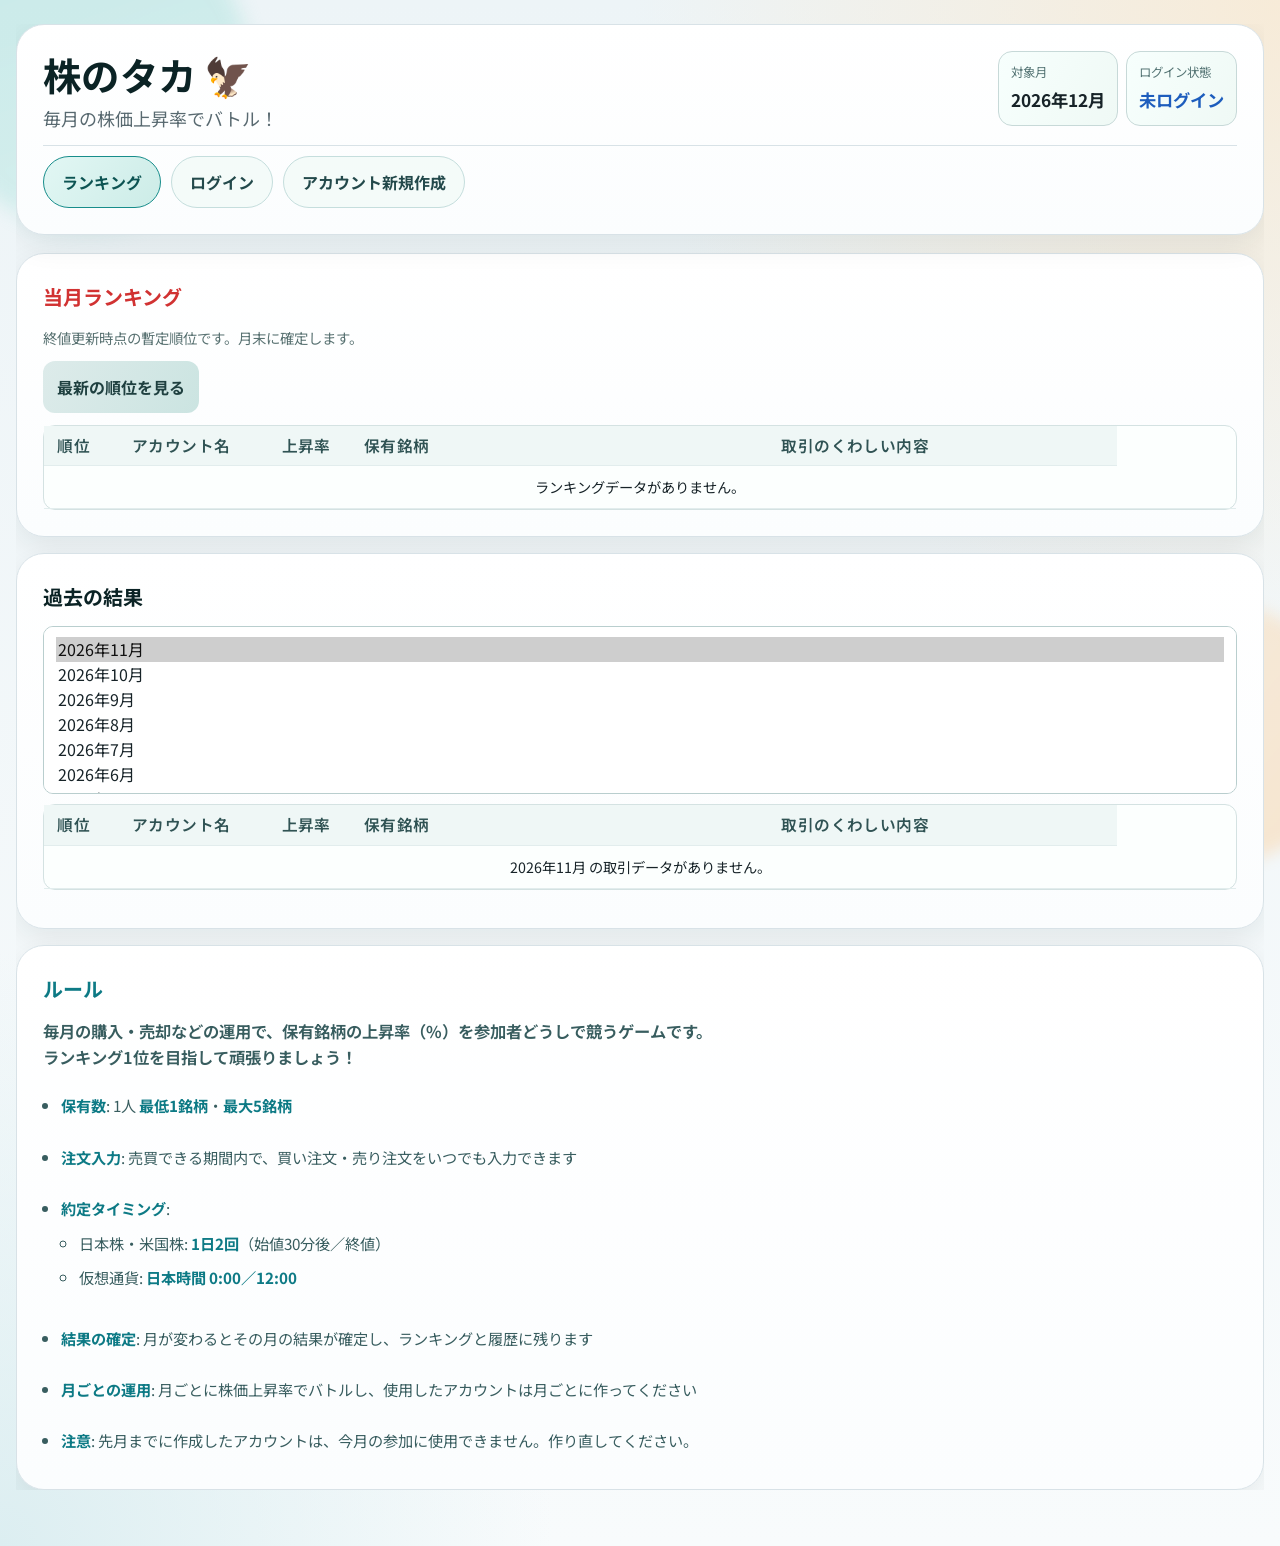
==== commit 4ef9a6c8: "Add files via upload" ====
--- a/index.html
+++ b/index.html
@@ -1,603 +1,603 @@
-<!DOCTYPE html>
-<html lang="ja">
-<head>
-  <meta charset="UTF-8" />
-  <meta name="viewport" content="width=device-width, initial-scale=1.0, viewport-fit=cover" />
-  <meta name="referrer" content="strict-origin-when-cross-origin" />
-  <!-- 初期は相対。読み込み直後に現在の絶対URLへ（クローラーがJS実行する場合に有効） -->
-  <link rel="canonical" id="seo-canonical" href="stockgame.html" />
-  <meta property="og:url" id="seo-og-url" content="" />
-  <script>
-    (function () {
-      try {
-        var abs = String(location.href || "").split("#")[0];
-        if (!abs) return;
-        var c = document.getElementById("seo-canonical");
-        if (c) c.setAttribute("href", abs);
-        var og = document.getElementById("seo-og-url");
-        if (og) og.setAttribute("content", abs);
-      } catch (_) {}
-    })();
-  </script>
-  <meta
-    name="description"
-    content="株のタカは毎月の株価上昇率で順位を競う無料の株ゲーム。日本株・米国株・仮想通貨から最大5銘柄を選び月次ランキング。アカウント登録で端末間のデータ同期が可能。紙トレ・デモ向けのブラウザシミュレーション。"
-  />
-  <meta
-    name="keywords"
-    content="株のタカ,株価バトル,月次ランキング,株ゲーム,紙トレ,株価シミュレーション,日本株,米国株,仮想通貨,銘柄,上昇率,ブラウザゲーム"
-  />
-  <meta name="robots" content="index, follow, max-image-preview:large, max-snippet:-1, max-video-preview:-1" />
-  <meta name="application-name" content="株のタカ" />
-  <meta name="mobile-web-app-capable" content="yes" />
-  <meta name="apple-mobile-web-app-capable" content="yes" />
-  <meta name="apple-mobile-web-app-title" content="株のタカ" />
-  <meta name="theme-color" content="#0f1419" />
-  <meta name="format-detection" content="telephone=no" />
-  <title>株のタカ｜月次株価ランキング・株ゲーム（日本株・米国株・仮想通貨）</title>
-  <meta property="og:type" content="website" />
-  <meta property="og:site_name" content="株のタカ" />
-  <meta property="og:locale" content="ja_JP" />
-  <meta
-    property="og:title"
-    content="株のタカ｜月次株価ランキング・株ゲーム（日本株・米国株・仮想通貨）"
-  />
-  <meta
-    property="og:description"
-    content="毎月の株価上昇率で順位を競う無料のブラウザゲーム。日本株・米国株・仮想通貨から銘柄を選び、月次ランキングとアカウント同期に対応。"
-  />
-  <meta name="twitter:card" content="summary" />
-  <meta name="twitter:title" content="株のタカ｜月次株価ランキング・株ゲーム" />
-  <meta
-    name="twitter:description"
-    content="毎月の株価上昇率で競う無料の株ゲーム。日本株・米国株・仮想通貨対応。"
-  />
-  <script type="application/ld+json">
-  {
-    "@context": "https://schema.org",
-    "@graph": [
-      {
-        "@type": "WebSite",
-        "name": "株のタカ",
-        "inLanguage": "ja-JP",
-        "description": "毎月の株価上昇率で順位を競う無料のブラウザ株ゲーム。日本株・米国株・仮想通貨の銘柄選択と月次ランキング。アカウント登録で端末間同期に対応。"
-      },
-      {
-        "@type": "WebApplication",
-        "name": "株のタカ",
-        "description": "毎月の株価上昇率で競う株価バトルとランキング。ブラウザで遊べる株シミュレーション・紙トレ向け。",
-        "applicationCategory": "GameApplication",
-        "browserRequirements": "Requires JavaScript. モダンブラウザ推奨。",
-        "operatingSystem": "Any",
-        "inLanguage": "ja-JP",
-        "isAccessibleForFree": true,
-        "offers": {
-          "@type": "Offer",
-          "price": "0",
-          "priceCurrency": "JPY"
-        }
-      },
-      {
-        "@type": "FAQPage",
-        "mainEntity": [
-          {
-            "@type": "Question",
-            "name": "株のタカは無料ですか？",
-            "acceptedAnswer": {
-              "@type": "Answer",
-              "text": "ブラウザ上で無料で遊べる株価シミュレーション・月次ランキングゲームです。投資の勧誘や助言ではありません。"
-            }
-          },
-          {
-            "@type": "Question",
-            "name": "どの市場の銘柄を選べますか？",
-            "acceptedAnswer": {
-              "@type": "Answer",
-              "text": "日本株・米国株・仮想通貨から、最大5銘柄まで保有して月次の株価上昇率で順位を競えます。最低1銘柄から参加できます。"
-            }
-          },
-          {
-            "@type": "Question",
-            "name": "約定はいつですか？",
-            "acceptedAnswer": {
-              "@type": "Answer",
-              "text": "日本株・米国株は1日2回（寄りの約30分後と終値）、仮想通貨は日本時間0:00と12:00を目安にゲーム内で約定します。"
-            }
-          }
-        ]
-      }
-    ]
-  }
-  </script>
-  <link rel="preconnect" href="https://wxnmhmlxxulbuyprxdpd.supabase.co" crossorigin />
-  <link rel="dns-prefetch" href="https://wxnmhmlxxulbuyprxdpd.supabase.co" />
-  <link rel="preconnect" href="https://fonts.googleapis.com" />
-  <link rel="preconnect" href="https://fonts.gstatic.com" crossorigin />
-  <link
-    href="https://fonts.googleapis.com/css2?family=Noto+Sans+JP:wght@400;500;700&family=Zen+Kaku+Gothic+New:wght@400;500;700&display=swap"
-    rel="stylesheet"
-  />
-  <link rel="stylesheet" href="./stockgame.css?v=63" />
-</head>
-<body>
-  <noscript>
-    <div class="noscript-banner" role="alert">
-      <p>
-        <strong>株のタカ</strong>を利用するには JavaScript を有効にしてください。月次の株価上昇率で順位を競う無料の株ゲーム（日本株・米国株・仮想通貨）です。
-      </p>
-    </div>
-  </noscript>
-  <div class="bg-shape bg-shape-a"></div>
-  <div class="bg-shape bg-shape-b"></div>
-
-  <main class="app-shell">
-    <header class="topbar card reveal">
-      <div class="topbar-left">
-        <h1>株のタカ<span class="title-hawk" aria-label="鷹">🦅</span></h1>
-        <p class="topbar-sub">毎月の株価上昇率でバトル！</p>
-      </div>
-      <div class="topbar-status">
-        <div class="status-chip">
-          <span class="label">対象月</span>
-          <strong id="seasonLabel">-</strong>
-        </div>
-        <div class="status-chip">
-          <span class="label">ログイン状態</span>
-          <strong id="loginStatusLabel">未ログイン</strong>
-        </div>
-      </div>
-      <nav class="topbar-menu" aria-label="メニュー">
-        <button id="menuRankingBtn" class="nav-btn" type="button">ランキング</button>
-        <button id="menuLoginBtn" class="nav-btn" type="button">ログイン</button>
-        <button id="menuRegisterBtn" class="nav-btn" type="button">アカウント新規作成</button>
-        <button id="menuPickBtn" class="nav-btn" type="button">銘柄を選ぶ</button>
-        <button id="menuHistoryBtn" class="nav-btn hidden" type="button">これまでの結果</button>
-        <button id="menuCopySyncUrlBtn" class="nav-btn btn-ghost hidden" type="button" title="別ブラウザで同じデータを開くURL（Firebase設定時）">同期URLをコピー</button>
-        <button id="topLogoutBtn" class="nav-btn nav-logout hidden" type="button">ログアウト</button>
-      </nav>
-    </header>
-
-    <section id="globalNotice" class="notice card hidden reveal"></section>
-
-    <div id="introModal" class="report-reason-modal hidden" aria-hidden="true">
-      <div class="report-reason-backdrop"></div>
-      <div class="report-reason-dialog card intro-dialog">
-        <h3>操作方法とルール</h3>
-        <div class="intro-body">
-          <p><strong>このアプリでできること</strong><br>毎月の運用（購入・売却）で、保有銘柄の上昇率（%）を参加者どうしで競うゲームです。ランキング1位を目指して遊びましょう！</p>
-          <p><strong>保有できる銘柄数</strong><br>銘柄の追加画面で、<strong>最低1銘柄</strong>・<strong>最大5銘柄</strong>まで保有できます。</p>
-          <p><strong>注文と約定</strong><br>買い注文・売り注文は（売買できる期間内で）いつでも入力できますが、注文が成立（約定）するタイミングは市場ごとに決まっています。<br>日本株・米国株は<strong>1日2回</strong>（始値30分後／終値）、仮想通貨は<strong>日本時間0:00／12:00</strong>に約定します。</p>
-          <p><strong>対象月</strong><br>毎月1日0:00（日本時間）から月末まで。その月の結果は月が変わると確定し、履歴に残ります。</p>
-        </div>
-        <button type="button" class="btn btn-primary intro-close-btn">理解しました</button>
-      </div>
-    </div>
-
-    <div id="registerConfirmModal" class="report-reason-modal hidden" aria-hidden="true">
-      <div class="report-reason-backdrop"></div>
-      <div class="report-reason-dialog card register-confirm-dialog">
-        <div id="registerConfirmStep" class="register-confirm-step">
-          <h3>登録内容の確認</h3>
-          <div class="register-confirm-fields">
-            <p class="register-confirm-row"><span class="label">ID:</span><span id="registerConfirmId"></span></p>
-            <p class="register-confirm-row"><span class="label">パスワード:</span><span>****</span></p>
-            <p class="register-confirm-row"><span class="label">再設定の質問:</span><span id="registerConfirmQuestion"></span></p>
-            <p class="register-confirm-row"><span class="label">回答:</span><span id="registerConfirmAnswer"></span></p>
-          </div>
-          <p class="register-confirm-msg">これで登録しますか？</p>
-          <div class="button-row">
-            <button type="button" id="registerConfirmOkBtn" class="btn btn-primary">登録する</button>
-            <button type="button" id="registerConfirmCancelBtn" class="btn btn-secondary">キャンセル</button>
-          </div>
-        </div>
-        <div id="registerRulesStep" class="register-rules-step hidden">
-          <h3>ルール</h3>
-          <div class="register-rules-body">
-            <p class="rule-lead">毎月の購入・売却などの運用で、<br>保有銘柄の上昇率（%）を参加者どうしで競うゲームです。<br>ランキング1位を目指して頑張りましょう！</p>
-            <ul class="rule-list">
-              <li><strong>保有数</strong>: 1人 <strong>最低1銘柄</strong>・<strong>最大5銘柄</strong></li>
-              <li><strong>注文入力</strong>: 売買できる期間内で、買い注文・売り注文をいつでも入力できます</li>
-              <li><strong>約定タイミング</strong>:
-                <ul>
-                  <li>日本株・米国株: <strong>1日2回</strong>（始値30分後／終値）</li>
-                  <li>仮想通貨: <strong>日本時間 0:00／12:00</strong></li>
-                </ul>
-              </li>
-              <li><strong>結果の確定</strong>: 月が変わるとその月の結果が確定し、ランキングと履歴に残ります</li>
-              <li><strong>月ごとの運用</strong>: 月ごとに株価上昇率でバトルし、使用したアカウントは月ごとに作ってください</li>
-              <li><strong>注意</strong>: 先月までに作成したアカウントは、今月の参加に使用できません</li>
-            </ul>
-          </div>
-          <button type="button" id="registerRulesOkBtn" class="btn btn-primary">確認</button>
-        </div>
-      </div>
-    </div>
-
-    <div id="reportReasonModal" class="report-reason-modal hidden" aria-hidden="true">
-      <div class="report-reason-backdrop"></div>
-      <div class="report-reason-dialog card">
-        <h3>通報の理由を選択</h3>
-        <div class="report-reason-buttons">
-          <button type="button" class="btn btn-ghost" data-reason="名前が不快">名前が不快</button>
-          <button type="button" class="btn btn-ghost" data-reason="誹謗中傷">誹謗中傷</button>
-          <button type="button" class="btn btn-ghost" data-reason="その他">その他</button>
-        </div>
-        <button type="button" class="btn btn-secondary report-reason-cancel">キャンセル</button>
-      </div>
-    </div>
-
-    <div id="rankReportModal" class="report-reason-modal hidden" aria-hidden="true">
-      <div class="rank-report-backdrop"></div>
-      <div class="rank-report-dialog card">
-        <h3 id="rankReportTitle">レポート</h3>
-        <p id="rankReportMeta" class="section-note"></p>
-        <div class="rank-report-result section-note"></div>
-        <div class="table-wrap">
-          <table>
-            <thead>
-              <tr>
-                <th>銘柄</th>
-                <th>取得日</th>
-                <th>状態／売却日</th>
-                <th>損益</th>
-              </tr>
-            </thead>
-            <tbody id="rankReportBody"></tbody>
-          </table>
-        </div>
-        <div class="report-actions">
-          <button type="button" id="rankReportPdfBtn" class="btn btn-secondary">PDFで保存</button>
-          <button type="button" class="btn btn-ghost rank-report-close">閉じる</button>
-        </div>
-      </div>
-    </div>
-
-    <div class="layout-grid" id="layoutGrid">
-      <section class="left-col hidden" id="menuPanelContainer">
-        <article class="card reveal" id="authCard">
-          <h2 id="authCardTitle">はじめる</h2>
-          <form id="authForm" autocomplete="on">
-            <div class="field">
-              <label for="authName">アカウント名（ID）</label>
-              <input id="authName" name="username" type="text" maxlength="8" placeholder="例: たろう / trader01" required />
-              <small>日本語可。2〜8文字、日本語/英数字/記号を使用できます。</small>
-            </div>
-            <div class="field">
-              <label for="authPassword">パスワード</label>
-              <div class="input-with-toggle">
-              <input id="authPassword" name="password" type="password" maxlength="30" placeholder="英字・数字・記号/ 4文字以上" required autocomplete="new-password" />
-                <button type="button" class="password-toggle-btn password-toggle-eye" id="authPasswordToggle" aria-label="押している間だけパスワードを表示" title="押している間だけ表示"><svg class="eye-icon" xmlns="http://www.w3.org/2000/svg" viewBox="0 0 24 24" fill="none" stroke="currentColor" stroke-width="2" aria-hidden="true"><path d="M1 12s4-8 11-8 11 8 11 8-4 8-11 8-11-8-11-8z"/><circle cx="12" cy="12" r="3"/></svg></button>
-              </div>
-              <small>4〜30文字（英字・数字・記号、空白なし）です。</small>
-            </div>
-            <div class="field hidden" id="passwordConfirmField">
-              <label for="authPasswordConfirm">パスワード（確認）</label>
-              <div class="input-with-toggle">
-                <input id="authPasswordConfirm" name="password_confirm" type="password" maxlength="30" placeholder="もう一度入力" />
-                <button type="button" class="password-toggle-btn password-toggle-eye" id="authPasswordConfirmToggle" aria-label="押している間だけ表示" title="押している間だけ表示"><svg class="eye-icon" xmlns="http://www.w3.org/2000/svg" viewBox="0 0 24 24" fill="none" stroke="currentColor" stroke-width="2" aria-hidden="true"><path d="M1 12s4-8 11-8 11 8 11 8-4 8-11 8-11-8-11-8z"/><circle cx="12" cy="12" r="3"/></svg></button>
-              </div>
-            </div>
-            <div class="field hidden" id="authRecoveryField">
-              <label for="authRecoveryQuestion">再設定質問</label>
-              <select id="authRecoveryQuestion" name="recovery_question">
-                <option value="BIRTH_CITY" selected>生まれ育った市区町村</option>
-                <option value="JUNIOR_HIGH">卒業した中学校の名前</option>
-                <option value="ELEMENTARY">卒業した小学校の名前</option>
-                <option value="FAVORITE_FOOD">好きな食べ物</option>
-                <option value="FIRST_PET">最初に飼ったペットの名前</option>
-              </select>
-              <label for="authRecoveryAnswer" style="margin-top: 0.5rem;">回答</label>
-              <input id="authRecoveryAnswer" name="recovery_answer" type="text" maxlength="50" placeholder="回答を入力（2文字以上）" autocomplete="off" />
-              <small id="authRecoveryAnswerHint">英字・記号・数字・日本語</small>
-              <small>パスワードを忘れたときに使います。内容は保存時のみ暗号化され、第三者には見えません。</small>
-            </div>
-            <p id="registerTrialNotice" class="register-trial-notice hidden" role="note">
-              ※このサイトは試験公開版です。大切なパスワードは使用しないでください。
-            </p>
-            <p id="registerCountInfo" class="section-note hidden">登録可能数: <strong id="accountCountLabel">0 / 100</strong></p>
-            <div class="button-row">
-              <button id="authSubmitBtn" type="submit" class="btn btn-primary">ログイン</button>
-              <button id="switchAuthModeBtn" type="button" class="btn btn-secondary">アカウント新規作成</button>
-              <button id="toggleResetBtn" type="button" class="btn btn-strong">パスワードを忘れたとき</button>
-            </div>
-          </form>
-          <form id="resetForm" class="stack-form hidden" autocomplete="on">
-            <label for="resetName">アカウント名</label>
-            <input id="resetName" type="text" maxlength="8" placeholder="再設定するアカウント名" />
-            <label for="resetRecoveryQuestion">再設定質問</label>
-            <select id="resetRecoveryQuestion">
-              <option value="BIRTH_CITY" selected>生まれ育った市区町村</option>
-              <option value="JUNIOR_HIGH">卒業した中学校の名前</option>
-              <option value="ELEMENTARY">卒業した小学校の名前</option>
-              <option value="FAVORITE_FOOD">好きな食べ物</option>
-              <option value="FIRST_PET">最初に飼ったペットの名前</option>
-            </select>
-            <label for="resetRecoveryAnswer">回答</label>
-            <input id="resetRecoveryAnswer" type="text" maxlength="50" placeholder="回答を入力（2文字以上）" autocomplete="off" />
-            <small id="resetRecoveryAnswerHint">ひらがなとカタカナは同じとして扱います。</small>
-            <label for="resetNewPassword">新しいパスワード</label>
-            <div class="input-with-toggle">
-              <input id="resetNewPassword" type="password" maxlength="30" placeholder="英字・数字・記号/ 4文字以上" />
-              <button type="button" class="password-toggle-btn password-toggle-eye" id="resetNewPasswordToggle" aria-label="押している間だけ表示" title="押している間だけ表示"><svg class="eye-icon" xmlns="http://www.w3.org/2000/svg" viewBox="0 0 24 24" fill="none" stroke="currentColor" stroke-width="2" aria-hidden="true"><path d="M1 12s4-8 11-8 11 8 11 8-4 8-11 8-11-8-11-8z"/><circle cx="12" cy="12" r="3"/></svg></button>
-            </div>
-            <div class="button-row">
-              <button id="resetSubmitBtn" class="btn btn-strong" type="submit">再設定を実行</button>
-              <button id="resetBackBtn" class="btn btn-ghost" type="button">ログインへ戻る</button>
-            </div>
-          </form>
-          <div id="authMessage" class="inline-message"></div>
-        </article>
-
-        <article class="card reveal hidden" id="accountPanel">
-          <h2>マイページ</h2>
-          <p class="current-user">
-            ログイン中: <strong id="currentUserName">-</strong>
-          </p>
-          <div id="monthlyResultBlock" class="monthly-result section-note"></div>
-          <div class="account-refresh-row">
-            <button id="refreshAccountPageBtn" type="button" class="btn btn-secondary">データを更新</button>
-            <span id="accountLastUpdateLabel" class="section-note account-last-update"></span>
-          </div>
-          <section class="my-report">
-            <h3>取引履歴</h3>
-            <p id="myTradeSummary" class="section-note">取引履歴はありません。</p>
-            <div class="table-wrap">
-              <table id="myTradeTable">
-                <thead>
-                  <tr>
-                    <th>銘柄</th>
-                    <th>買付日</th>
-                    <th>取得単価</th>
-                    <th>現在価格・売却価格</th>
-                    <th>状態／売却日</th>
-                    <th>損益</th>
-                  </tr>
-                </thead>
-                <tbody id="myTradeBody"></tbody>
-              </table>
-            </div>
-            <div class="report-actions">
-              <button id="downloadReportBtn" type="button" class="btn btn-secondary">PDFで保存</button>
-            </div>
-          </section>
-          <h3>アカウント設定</h3>
-          <div class="account-setting-buttons">
-            <button id="toggleRenameBtn" type="button" class="btn btn-ghost">ID変更</button>
-            <button id="togglePasswordBtn" type="button" class="btn btn-ghost">パスワード変更</button>
-          </div>
-          <div id="renameFormBlock" class="account-form-block hidden">
-            <form id="renameForm" class="stack-form">
-              <label for="renameInput">アカウント名（ID）変更</label>
-              <input id="renameInput" type="text" maxlength="8" placeholder="新しいアカウント名" />
-              <button type="submit" class="btn btn-ghost">名前を更新</button>
-            </form>
-          </div>
-          <div id="changePasswordFormBlock" class="account-form-block hidden">
-            <form id="changePasswordForm" class="stack-form">
-              <label for="currentPasswordInput">現在のパスワード</label>
-              <div class="input-with-toggle">
-                <input id="currentPasswordInput" type="password" maxlength="30" placeholder="現在のパスワード" />
-                <button type="button" class="password-toggle-btn password-toggle-eye" id="currentPasswordToggle" aria-label="押している間だけ表示" title="押している間だけ表示"><svg class="eye-icon" xmlns="http://www.w3.org/2000/svg" viewBox="0 0 24 24" fill="none" stroke="currentColor" stroke-width="2" aria-hidden="true"><path d="M1 12s4-8 11-8 11 8 11 8-4 8-11 8-11-8-11-8z"/><circle cx="12" cy="12" r="3"/></svg></button>
-              </div>
-              <label for="nextPasswordInput">新しいパスワード</label>
-              <div class="input-with-toggle">
-                <input id="nextPasswordInput" type="password" maxlength="30" placeholder="英字・数字・記号（()など）/ 4文字以上" />
-                <button type="button" class="password-toggle-btn password-toggle-eye" id="nextPasswordToggle" aria-label="押している間だけ表示" title="押している間だけ表示"><svg class="eye-icon" xmlns="http://www.w3.org/2000/svg" viewBox="0 0 24 24" fill="none" stroke="currentColor" stroke-width="2" aria-hidden="true"><path d="M1 12s4-8 11-8 11 8 11 8-4 8-11 8-11-8-11-8z"/><circle cx="12" cy="12" r="3"/></svg></button>
-              </div>
-              <label for="nextPasswordConfirmInput">新しいパスワード（確認）</label>
-              <div class="input-with-toggle">
-                <input id="nextPasswordConfirmInput" type="password" maxlength="30" placeholder="もう一度入力" />
-                <button type="button" class="password-toggle-btn password-toggle-eye" id="nextPasswordConfirmToggle" aria-label="押している間だけ表示" title="押している間だけ表示"><svg class="eye-icon" xmlns="http://www.w3.org/2000/svg" viewBox="0 0 24 24" fill="none" stroke="currentColor" stroke-width="2" aria-hidden="true"><path d="M1 12s4-8 11-8 11 8 11 8-4 8-11 8-11-8-11-8z"/><circle cx="12" cy="12" r="3"/></svg></button>
-              </div>
-              <button type="submit" class="btn btn-strong">パスワードを変更</button>
-            </form>
-          </div>
-          <div class="button-row">
-            <button id="logoutBtn" class="btn btn-secondary" type="button">ログアウト</button>
-          </div>
-          <div class="button-row" style="margin-top: 0.5rem;">
-            <button id="deleteAccountBtn" type="button" class="btn btn-ghost" style="color: var(--danger);">アカウントを消す</button>
-          </div>
-          <div id="accountMessage" class="inline-message"></div>
-        </article>
-
-        <article class="card reveal hidden" id="pickPanel">
-          <h2>銘柄選択</h2>
-          <div class="pick-timing-note" role="note">
-            <span class="pick-timing-note__hdr">約定</span>
-            <span class="pick-timing-note__txt">日本・米国株は「寄りの約30分後」と「終値」。仮想通貨は日本時間の0:00と12:00</span>
-          </div>
-          <form id="symbolForm" autocomplete="on">
-            <div class="field-grid">
-              <div class="field">
-                <label for="marketType">市場</label>
-                <select id="marketType">
-                  <option value="AUTO">自動判定</option>
-                  <option value="JP">日本株</option>
-                  <option value="US">米国株</option>
-                  <option value="CRYPTO">仮想通貨</option>
-                </select>
-              </div>
-              <div class="field">
-                <label for="symbolInput">証券コード / シンボル / 名称</label>
-                <input id="symbolInput" type="text" maxlength="32" placeholder="例: 6526, 7203, AAPL, ビットコイン（全銘柄は証券コード推奨）" />
-                <div id="symbolSuggestList" class="suggest-list hidden"></div>
-              </div>
-            </div>
-            <div id="symbolHints" class="symbol-hints"></div>
-            <div class="button-row">
-              <button type="button" id="previewBtn" class="btn btn-ghost">現在値を確認</button>
-              <button type="submit" id="addPickBtn" class="btn btn-primary">この銘柄を追加</button>
-              <button type="button" id="chartExternalBtn" class="btn btn-ghost hidden">チャートを見る</button>
-              <button type="button" id="undoPickBtn" class="btn btn-secondary">一つ戻る</button>
-            </div>
-          </form>
-
-          <div class="preview-card hidden" id="previewCard">
-            <div class="preview-main">
-              <strong id="previewName">-</strong>
-              <span id="previewSymbol">-</span>
-            </div>
-            <div class="preview-price">
-              現在値:
-              <strong id="previewPrice">-</strong>
-              <span id="previewAsOf"></span>
-            </div>
-          </div>
-
-          <div class="table-wrap">
-            <table id="pickTable">
-              <thead>
-                <tr>
-                  <th>銘柄</th>
-                  <th>市場</th>
-                  <th>状態</th>
-                  <th>約定値</th>
-                  <th>現在の株価（終値）</th>
-                  <th>騰落率</th>
-                  <th>操作</th>
-                </tr>
-              </thead>
-              <tbody id="pickTableBody"></tbody>
-            </table>
-          </div>
-
-          <div class="button-row">
-            <button id="refreshMyPricesBtn" class="btn btn-secondary" type="button">保有銘柄の終値を更新</button>
-            <button id="apiDiagBtn" class="btn btn-ghost" type="button">通信の確認</button>
-          </div>
-          <div id="pickConfirmState" class="section-note"></div>
-          <div id="apiDiagMessage" class="api-diag hidden"></div>
-          <div class="footer-action">
-            <button type="button" id="confirmPicksBtn" class="btn btn-confirm">銘柄を決定</button>
-          </div>
-          <p id="pickUnconfirmedNotice" class="section-note pick-unconfirmed-notice hidden" aria-live="polite">※未確定のまま他画面へ移動すると変更は破棄されます。</p>
-          <div id="pickMessage" class="inline-message"></div>
-        </article>
-      </section>
-
-      <section class="right-col">
-        <article class="card reveal" id="liveRankCard">
-          <h2 class="rank-live-title">当月ランキング</h2>
-          <p class="section-note">終値更新時点の暫定順位です。月末に確定します。</p>
-          <div class="button-row" style="margin-bottom: 0.75rem;">
-            <button id="refreshRankBtn" class="btn btn-secondary" type="button">最新の順位を見る</button>
-            <span id="rankLastUpdateLabel" class="section-note" style="margin-left: 0.5rem;"></span>
-          </div>
-          <div class="table-wrap">
-            <table id="liveRankTable">
-              <thead>
-                <tr>
-                  <th>順位</th>
-                  <th>アカウント名</th>
-                  <th>上昇率</th>
-                  <th>保有銘柄</th>
-                  <th>取引のくわしい内容</th>
-                  <th class="col-menu" aria-label="メニュー"></th>
-                </tr>
-              </thead>
-              <tbody id="liveRankBody"></tbody>
-            </table>
-          </div>
-        </article>
-
-        <article class="card reveal hidden" id="historyCard">
-          <h2>これまでの結果（3年）</h2>
-          <div class="history-controls">
-            <label for="historyMonthSelect">表示月</label>
-            <select id="historyMonthSelect" size="5"></select>
-          </div>
-          <div class="table-wrap">
-            <table id="historyTable">
-              <thead>
-                <tr>
-                  <th>順位</th>
-                  <th>アカウント名</th>
-                  <th>上昇率</th>
-                  <th>保有銘柄</th>
-                  <th>取引のくわしい内容</th>
-                  <th class="col-menu" aria-label="メニュー"></th>
-                </tr>
-              </thead>
-              <tbody id="historyTableBody"></tbody>
-            </table>
-          </div>
-          <div id="historyMeta" class="section-note"></div>
-        </article>
-
-        <article class="card reveal hidden" id="reportCard">
-          <h2>通報</h2>
-          <p class="section-note">
-            不適切な表示名を通報できます。通報が一定数に達すると表示名が匿名に切り替わり、さらに件数が増えるとアカウントが削除されます。
-          </p>
-          <div class="table-wrap">
-            <table id="reportTable">
-              <thead>
-                <tr>
-                  <th>対象ID</th>
-                  <th>通報件数</th>
-                  <th>状態</th>
-                  <th>操作</th>
-                </tr>
-              </thead>
-              <tbody id="reportTableBody"></tbody>
-            </table>
-          </div>
-          <div id="reportMessage" class="inline-message"></div>
-        </article>
-      </section>
-
-      <article class="card reveal hidden" id="ruleCard">
-        <h2>ルール</h2>
-        <div class="rule-body">
-          <p class="rule-lead">毎月の購入・売却などの運用で、保有銘柄の上昇率（%）を参加者どうしで競うゲームです。<br>ランキング1位を目指して頑張りましょう！</p>
-          <ul class="rule-list">
-            <li><strong>保有数</strong>: 1人 <strong>最低1銘柄</strong>・<strong>最大5銘柄</strong></li>
-            <li><strong>注文入力</strong>: 売買できる期間内で、買い注文・売り注文をいつでも入力できます</li>
-            <li><strong>約定タイミング</strong>:
-              <ul>
-                <li>日本株・米国株: <strong>1日2回</strong>（始値30分後／終値）</li>
-                <li>仮想通貨: <strong>日本時間 0:00／12:00</strong></li>
-              </ul>
-            </li>
-            <li><strong>結果の確定</strong>: 月が変わるとその月の結果が確定し、ランキングと履歴に残ります</li>
-            <li><strong>月ごとの運用</strong>: 月ごとに株価上昇率でバトルし、使用するアカウントは月ごとに作ってください</li>
-            <li><strong>注意</strong>: 先月までに作成したアカウントは、今月の参加に使用できません。作り直してください。</li>
-          </ul>
-        </div>
-      </article>
-    </div>
-  </main>
-
-  <footer class="site-footer" role="contentinfo" lang="ja">
-    <div class="site-footer-inner">
-      <p class="site-footer-lead">
-        <strong>株のタカ</strong>は、毎月の<strong>株価上昇率</strong>で順位を競う<strong>無料のブラウザゲーム</strong>です。<strong>日本株</strong>・<strong>米国株</strong>・<strong>仮想通貨</strong>から最大5銘柄を選び、<strong>月次ランキング</strong>や取引履歴の確認ができます。投資の勉強や<strong>紙トレ</strong>・デモ感覚の<strong>株価シミュレーション</strong>にお使いいただけます。
-      </p>
-      <p class="site-footer-note">表示される株価等は外部データを参照しており、特定の投資の勧誘や助言ではありません。</p>
-    </div>
-  </footer>
-
-  <template id="hintChipTemplate">
-    <button type="button" class="hint-chip"></button>
-  </template>
-
-  <script src="./firebase-config.js?v=1"></script>
-  <script>
-    /*
-     * Supabase（株のタカクラウド）: service_role（秘密キー）は絶対に書かないこと。Firebase 同期と同時に enabled にしないこと。
-     *
-     * F12 で register/login が 401 のとき:
-     * 1) Dashboard → Edge Functions → 各関数で「JWT 検証」をオフ、または supabase/config.toml の verify_jwt=false をデプロイに含めて再デプロイ。
-     * 2) または API の「anon」「公開」JWT（eyJ で始まる長い文字列）を publishableKey に設定（ゲートウェイが JWT のみ受け付ける場合がある）。
-     */
-    window.STOCKGAME_SUPABASE_CLOUD = window.STOCKGAME_SUPABASE_CLOUD || {
-      enabled: true,
-      functionsBaseUrl: "https://wxnmhmlxxulbuyprxdpd.supabase.co/functions/v1",
-      publishableKey: "sb_publishable_3rmoppki9EU8DBzHlXjz2g_j1NWmf68"
-    };
-  </script>
-  <script src="./jp_company_autocomplete_engine.js"></script>
-  <script src="./stockgame.js?v=74" defer></script>
-</body>
-</html>
+<!DOCTYPE html>
+<html lang="ja">
+<head>
+  <meta charset="UTF-8" />
+  <meta name="viewport" content="width=device-width, initial-scale=1.0, viewport-fit=cover" />
+  <meta name="referrer" content="strict-origin-when-cross-origin" />
+  <meta http-equiv="X-Content-Type-Options" content="nosniff" />
+  <link rel="icon" href="./stockhawkpaint.png" type="image/png" />
+  <link rel="apple-touch-icon" href="./stockhawkpaint.png" />
+  <!-- 初期は相対。読み込み直後に現在の絶対URLへ（クローラーがJS実行する場合に有効） -->
+  <link rel="canonical" id="seo-canonical" href="index.html" />
+  <meta property="og:url" id="seo-og-url" content="" />
+  <script>
+    (function () {
+      try {
+        var abs = String(location.href || "").split("#")[0];
+        if (!abs) return;
+        var c = document.getElementById("seo-canonical");
+        if (c) c.setAttribute("href", abs);
+        var og = document.getElementById("seo-og-url");
+        if (og) og.setAttribute("content", abs);
+      } catch (_) {}
+    })();
+  </script>
+  <meta
+    name="description"
+    content="株のタカは毎月の株価上昇率で順位を競う無料の株ゲーム。日本株・米国株・仮想通貨から最大5銘柄を選び月次ランキング。アカウント登録で端末間のデータ同期が可能。紙トレ・デモ向けのブラウザシミュレーション。"
+  />
+  <meta
+    name="keywords"
+    content="株のタカ,株価バトル,月次ランキング,株ゲーム,紙トレ,株価シミュレーション,日本株,米国株,仮想通貨,銘柄,上昇率,ブラウザゲーム"
+  />
+  <meta name="robots" content="index, follow, max-image-preview:large, max-snippet:-1, max-video-preview:-1" />
+  <meta name="application-name" content="株のタカ" />
+  <meta name="mobile-web-app-capable" content="yes" />
+  <meta name="apple-mobile-web-app-capable" content="yes" />
+  <meta name="apple-mobile-web-app-title" content="株のタカ" />
+  <meta name="theme-color" content="#0f1419" />
+  <meta name="format-detection" content="telephone=no" />
+  <title>株のタカ</title>
+  <meta property="og:type" content="website" />
+  <meta property="og:site_name" content="株のタカ" />
+  <meta property="og:locale" content="ja_JP" />
+  <meta
+    property="og:title"
+    content="株のタカ｜"
+  />
+  <meta
+    property="og:description"
+    content="毎月の株価上昇率で順位を競う無料のブラウザゲーム。日本株・米国株・仮想通貨から銘柄を選び、月次ランキングとアカウント同期に対応。"
+  />
+  <meta name="twitter:card" content="summary" />
+  <meta name="twitter:title" content="株のタカ｜月次株価ランキング・株ゲーム" />
+  <meta
+    name="twitter:description"
+    content="毎月の株価上昇率で競う無料の株ゲーム。日本株・米国株・仮想通貨対応。"
+  />
+  <script type="application/ld+json">
+  {
+    "@context": "https://schema.org",
+    "@graph": [
+      {
+        "@type": "WebSite",
+        "name": "株のタカ",
+        "inLanguage": "ja-JP",
+        "description": "毎月の株価上昇率で順位を競う無料のブラウザ株ゲーム。日本株・米国株・仮想通貨の銘柄選択と月次ランキング。アカウント登録で端末間同期に対応。"
+      },
+      {
+        "@type": "WebApplication",
+        "name": "株のタカ",
+        "description": "毎月の株価上昇率で競う株価バトルとランキング。ブラウザで遊べる株シミュレーション・紙トレ向け。",
+        "applicationCategory": "GameApplication",
+        "browserRequirements": "Requires JavaScript. モダンブラウザ推奨。",
+        "operatingSystem": "Any",
+        "inLanguage": "ja-JP",
+        "isAccessibleForFree": true,
+        "offers": {
+          "@type": "Offer",
+          "price": "0",
+          "priceCurrency": "JPY"
+        }
+      },
+      {
+        "@type": "FAQPage",
+        "mainEntity": [
+          {
+            "@type": "Question",
+            "name": "株のタカは無料ですか？",
+            "acceptedAnswer": {
+              "@type": "Answer",
+              "text": "ブラウザ上で無料で遊べる株価シミュレーション・月次ランキングゲームです。投資の勧誘や助言ではありません。"
+            }
+          },
+          {
+            "@type": "Question",
+            "name": "どの市場の銘柄を選べますか？",
+            "acceptedAnswer": {
+              "@type": "Answer",
+              "text": "日本株・米国株・仮想通貨から、最大5銘柄まで保有して月次の株価上昇率で順位を競えます。最低1銘柄から参加できます。"
+            }
+          },
+          {
+            "@type": "Question",
+            "name": "約定はいつですか？",
+            "acceptedAnswer": {
+              "@type": "Answer",
+              "text": "日本株・米国株は1日2回（寄りの約30分後と終値）、仮想通貨は日本時間0:00と12:00を目安にゲーム内で約定します。"
+            }
+          }
+        ]
+      }
+    ]
+  }
+  </script>
+  <link rel="preconnect" href="https://wxnmhmlxxulbuyprxdpd.supabase.co" crossorigin />
+  <link rel="dns-prefetch" href="https://wxnmhmlxxulbuyprxdpd.supabase.co" />
+  <link rel="preconnect" href="https://fonts.googleapis.com" />
+  <link rel="preconnect" href="https://fonts.gstatic.com" crossorigin />
+  <link
+    href="https://fonts.googleapis.com/css2?family=Noto+Sans+JP:wght@400;500;700&family=Zen+Kaku+Gothic+New:wght@400;500;700&display=swap"
+    rel="stylesheet"
+  />
+  <link rel="stylesheet" href="./stockgame.css?v=65" />
+</head>
+<body>
+  <noscript>
+    <div class="noscript-banner" role="alert">
+      <p>
+        <strong>株のタカ</strong>を利用するには JavaScript を有効にしてください。月次の株価上昇率で順位を競う無料の株ゲーム（日本株・米国株・仮想通貨）です。
+      </p>
+    </div>
+  </noscript>
+  <div class="bg-shape bg-shape-a"></div>
+  <div class="bg-shape bg-shape-b"></div>
+
+  <main class="app-shell">
+    <header class="topbar card reveal">
+      <div class="topbar-left">
+        <h1>株のタカ<span class="title-hawk" aria-label="鷹">🦅</span></h1>
+        <p class="topbar-sub">毎月の株価上昇率でバトル！</p>
+      </div>
+      <div class="topbar-status">
+        <div class="status-chip">
+          <span class="label">対象月</span>
+          <strong id="seasonLabel">-</strong>
+        </div>
+        <div class="status-chip">
+          <span class="label">ログイン状態</span>
+          <strong id="loginStatusLabel">未ログイン</strong>
+        </div>
+      </div>
+      <nav class="topbar-menu" aria-label="メニュー">
+        <button id="menuRankingBtn" class="nav-btn" type="button">ランキング</button>
+        <button id="menuLoginBtn" class="nav-btn" type="button">ログイン</button>
+        <button id="menuRegisterBtn" class="nav-btn" type="button">アカウント新規作成</button>
+        <button id="menuPickBtn" class="nav-btn" type="button">銘柄を選ぶ</button>
+        <button id="menuCopySyncUrlBtn" class="nav-btn btn-ghost hidden" type="button" title="別ブラウザで同じデータを開くURL（Firebase設定時）">同期URLをコピー</button>
+        <button id="topLogoutBtn" class="nav-btn nav-logout hidden" type="button">ログアウト</button>
+      </nav>
+    </header>
+
+    <section id="globalNotice" class="notice card hidden reveal"></section>
+
+    <div id="introModal" class="report-reason-modal hidden" aria-hidden="true">
+      <div class="report-reason-backdrop"></div>
+      <div class="report-reason-dialog card intro-dialog">
+        <h3>操作方法とルール</h3>
+        <div class="intro-body">
+          <p><strong>このアプリでできること</strong><br>毎月の運用（購入・売却）で、保有銘柄の上昇率（%）を参加者どうしで競うゲームです。ランキング1位を目指して遊びましょう！</p>
+          <p><strong>保有できる銘柄数</strong><br>銘柄の追加画面で、<strong>最低1銘柄</strong>・<strong>最大5銘柄</strong>まで保有できます。</p>
+          <p><strong>注文と約定</strong><br>買い注文・売り注文は（売買できる期間内で）いつでも入力できますが、注文が成立（約定）するタイミングは市場ごとに決まっています。<br>日本株・米国株は<strong>1日2回</strong>（始値30分後／終値）、仮想通貨は<strong>日本時間0:00／12:00</strong>に約定します。</p>
+          <p><strong>対象月</strong><br>毎月1日0:00（日本時間）から月末まで。その月の結果は月が変わると確定し、履歴に残ります。</p>
+        </div>
+        <button type="button" class="btn btn-primary intro-close-btn">理解しました</button>
+      </div>
+    </div>
+
+    <div id="registerConfirmModal" class="report-reason-modal hidden" aria-hidden="true">
+      <div class="report-reason-backdrop"></div>
+      <div class="report-reason-dialog card register-confirm-dialog">
+        <div id="registerConfirmStep" class="register-confirm-step">
+          <h3>登録内容の確認</h3>
+          <div class="register-confirm-fields">
+            <p class="register-confirm-row"><span class="label">ID:</span><span id="registerConfirmId"></span></p>
+            <p class="register-confirm-row"><span class="label">パスワード:</span><span>****</span></p>
+            <p class="register-confirm-row"><span class="label">再設定の質問:</span><span id="registerConfirmQuestion"></span></p>
+            <p class="register-confirm-row"><span class="label">回答:</span><span id="registerConfirmAnswer"></span></p>
+          </div>
+          <p class="register-confirm-msg">これで登録しますか？</p>
+          <div class="button-row">
+            <button type="button" id="registerConfirmOkBtn" class="btn btn-primary">登録する</button>
+            <button type="button" id="registerConfirmCancelBtn" class="btn btn-secondary">キャンセル</button>
+          </div>
+        </div>
+        <div id="registerRulesStep" class="register-rules-step hidden">
+          <h3>ルール</h3>
+          <div class="register-rules-body">
+            <p class="rule-lead">毎月の購入・売却などの運用で、<br>保有銘柄の上昇率（%）を参加者どうしで競うゲームです。<br>ランキング1位を目指して頑張りましょう！</p>
+            <ul class="rule-list">
+              <li><strong>保有数</strong>: 1人 <strong>最低1銘柄</strong>・<strong>最大5銘柄</strong></li>
+              <li><strong>注文入力</strong>: 売買できる期間内で、買い注文・売り注文をいつでも入力できます</li>
+              <li><strong>約定タイミング</strong>:
+                <ul>
+                  <li>日本株・米国株: <strong>1日2回</strong>（始値30分後／終値）</li>
+                  <li>仮想通貨: <strong>日本時間 0:00／12:00</strong></li>
+                </ul>
+              </li>
+              <li><strong>結果の確定</strong>: 月が変わるとその月の結果が確定し、ランキングと履歴に残ります</li>
+              <li><strong>月ごとの運用</strong>: 月ごとに株価上昇率でバトルし、使用したアカウントは月ごとに作ってください</li>
+              <li><strong>注意</strong>: 先月までに作成したアカウントは、今月の参加に使用できません</li>
+            </ul>
+          </div>
+          <button type="button" id="registerRulesOkBtn" class="btn btn-primary">確認</button>
+        </div>
+      </div>
+    </div>
+
+    <div id="reportReasonModal" class="report-reason-modal hidden" aria-hidden="true">
+      <div class="report-reason-backdrop"></div>
+      <div class="report-reason-dialog card">
+        <h3>通報の理由を選択</h3>
+        <div class="report-reason-buttons">
+          <button type="button" class="btn btn-ghost" data-reason="名前が不快">名前が不快</button>
+          <button type="button" class="btn btn-ghost" data-reason="誹謗中傷">誹謗中傷</button>
+          <button type="button" class="btn btn-ghost" data-reason="その他">その他</button>
+        </div>
+        <button type="button" class="btn btn-secondary report-reason-cancel">キャンセル</button>
+      </div>
+    </div>
+
+    <div id="rankReportModal" class="report-reason-modal hidden" aria-hidden="true">
+      <div class="rank-report-backdrop"></div>
+      <div class="rank-report-dialog card">
+        <h3 id="rankReportTitle">レポート</h3>
+        <p id="rankReportMeta" class="section-note"></p>
+        <div class="rank-report-result section-note"></div>
+        <div class="table-wrap">
+          <table>
+            <thead>
+              <tr>
+                <th>銘柄</th>
+                <th>取得日</th>
+                <th>状態／売却日</th>
+                <th>損益</th>
+              </tr>
+            </thead>
+            <tbody id="rankReportBody"></tbody>
+          </table>
+        </div>
+        <div class="report-actions">
+          <button type="button" id="rankReportPdfBtn" class="btn btn-secondary">PDFで保存</button>
+          <button type="button" class="btn btn-ghost rank-report-close">閉じる</button>
+        </div>
+      </div>
+    </div>
+
+    <div class="layout-grid" id="layoutGrid">
+      <section class="left-col hidden" id="menuPanelContainer">
+        <article class="card reveal" id="authCard">
+          <h2 id="authCardTitle">はじめる</h2>
+          <form id="authForm" autocomplete="on">
+            <div class="field">
+              <label for="authName">アカウント名（ID）</label>
+              <input id="authName" name="username" type="text" maxlength="8" placeholder="例: たろう / trader01" required />
+              <small>日本語可。2〜8文字、日本語/英数字/記号を使用できます。</small>
+            </div>
+            <div class="field">
+              <label for="authPassword">パスワード</label>
+              <div class="input-with-toggle">
+              <input id="authPassword" name="password" type="password" maxlength="30" placeholder="英字・数字・記号/ 4文字以上" required autocomplete="new-password" />
+                <button type="button" class="password-toggle-btn password-toggle-eye" id="authPasswordToggle" aria-label="押している間だけパスワードを表示" title="押している間だけ表示"><svg class="eye-icon" xmlns="http://www.w3.org/2000/svg" viewBox="0 0 24 24" fill="none" stroke="currentColor" stroke-width="2" aria-hidden="true"><path d="M1 12s4-8 11-8 11 8 11 8-4 8-11 8-11-8-11-8z"/><circle cx="12" cy="12" r="3"/></svg></button>
+              </div>
+              <small>4〜30文字（英字・数字・記号、空白なし）です。</small>
+            </div>
+            <div class="field hidden" id="passwordConfirmField">
+              <label for="authPasswordConfirm">パスワード（確認）</label>
+              <div class="input-with-toggle">
+                <input id="authPasswordConfirm" name="password_confirm" type="password" maxlength="30" placeholder="もう一度入力" />
+                <button type="button" class="password-toggle-btn password-toggle-eye" id="authPasswordConfirmToggle" aria-label="押している間だけ表示" title="押している間だけ表示"><svg class="eye-icon" xmlns="http://www.w3.org/2000/svg" viewBox="0 0 24 24" fill="none" stroke="currentColor" stroke-width="2" aria-hidden="true"><path d="M1 12s4-8 11-8 11 8 11 8-4 8-11 8-11-8-11-8z"/><circle cx="12" cy="12" r="3"/></svg></button>
+              </div>
+            </div>
+            <div class="field hidden" id="authRecoveryField">
+              <label for="authRecoveryQuestion">再設定質問</label>
+              <select id="authRecoveryQuestion" name="recovery_question">
+                <option value="BIRTH_CITY" selected>生まれ育った市区町村</option>
+                <option value="JUNIOR_HIGH">卒業した中学校の名前</option>
+                <option value="ELEMENTARY">卒業した小学校の名前</option>
+                <option value="FAVORITE_FOOD">好きな食べ物</option>
+                <option value="FIRST_PET">最初に飼ったペットの名前</option>
+              </select>
+              <label for="authRecoveryAnswer" style="margin-top: 0.5rem;">回答</label>
+              <input id="authRecoveryAnswer" name="recovery_answer" type="text" maxlength="50" placeholder="回答を入力（2文字以上）" autocomplete="off" />
+              <small id="authRecoveryAnswerHint">英字・記号・数字・日本語</small>
+              <small>パスワードを忘れたときに使います。内容は保存時のみ暗号化され、第三者には見えません。</small>
+            </div>
+            <p id="registerTrialNotice" class="register-trial-notice hidden" role="note">
+              ※このサイトは試験公開版です。大切なパスワードは使用しないでください。
+            </p>
+            <p id="registerCountInfo" class="section-note hidden">登録可能数: <strong id="accountCountLabel">0 / 100</strong></p>
+            <div class="button-row">
+              <button id="authSubmitBtn" type="submit" class="btn btn-primary">ログイン</button>
+              <button id="switchAuthModeBtn" type="button" class="btn btn-secondary">アカウント新規作成</button>
+              <button id="toggleResetBtn" type="button" class="btn btn-strong">パスワードを忘れたとき</button>
+            </div>
+          </form>
+          <form id="resetForm" class="stack-form hidden" autocomplete="on">
+            <label for="resetName">アカウント名</label>
+            <input id="resetName" type="text" maxlength="8" placeholder="再設定するアカウント名" />
+            <label for="resetRecoveryQuestion">再設定質問</label>
+            <select id="resetRecoveryQuestion">
+              <option value="BIRTH_CITY" selected>生まれ育った市区町村</option>
+              <option value="JUNIOR_HIGH">卒業した中学校の名前</option>
+              <option value="ELEMENTARY">卒業した小学校の名前</option>
+              <option value="FAVORITE_FOOD">好きな食べ物</option>
+              <option value="FIRST_PET">最初に飼ったペットの名前</option>
+            </select>
+            <label for="resetRecoveryAnswer">回答</label>
+            <input id="resetRecoveryAnswer" type="text" maxlength="50" placeholder="回答を入力（2文字以上）" autocomplete="off" />
+            <small id="resetRecoveryAnswerHint">ひらがなとカタカナは同じとして扱います。</small>
+            <label for="resetNewPassword">新しいパスワード</label>
+            <div class="input-with-toggle">
+              <input id="resetNewPassword" type="password" maxlength="30" placeholder="英字・数字・記号/ 4文字以上" />
+              <button type="button" class="password-toggle-btn password-toggle-eye" id="resetNewPasswordToggle" aria-label="押している間だけ表示" title="押している間だけ表示"><svg class="eye-icon" xmlns="http://www.w3.org/2000/svg" viewBox="0 0 24 24" fill="none" stroke="currentColor" stroke-width="2" aria-hidden="true"><path d="M1 12s4-8 11-8 11 8 11 8-4 8-11 8-11-8-11-8z"/><circle cx="12" cy="12" r="3"/></svg></button>
+            </div>
+            <div class="button-row">
+              <button id="resetSubmitBtn" class="btn btn-strong" type="submit">再設定を実行</button>
+              <button id="resetBackBtn" class="btn btn-ghost" type="button">ログインへ戻る</button>
+            </div>
+          </form>
+          <div id="authMessage" class="inline-message"></div>
+        </article>
+
+        <article class="card reveal hidden" id="accountPanel">
+          <h2>マイページ</h2>
+          <p class="current-user">
+            ログイン中: <strong id="currentUserName">-</strong>
+          </p>
+          <div id="monthlyResultBlock" class="monthly-result section-note"></div>
+          <div class="account-refresh-row">
+            <button id="refreshAccountPageBtn" type="button" class="btn btn-secondary">データを更新</button>
+            <span id="accountLastUpdateLabel" class="section-note account-last-update"></span>
+          </div>
+          <section class="my-report">
+            <h3>取引履歴</h3>
+            <p id="myTradeSummary" class="section-note">取引履歴はありません。</p>
+            <div class="table-wrap">
+              <table id="myTradeTable">
+                <thead>
+                  <tr>
+                    <th>銘柄</th>
+                    <th>買付日</th>
+                    <th>取得単価</th>
+                    <th>現在価格・売却価格</th>
+                    <th>状態／売却日</th>
+                    <th>損益</th>
+                  </tr>
+                </thead>
+                <tbody id="myTradeBody"></tbody>
+              </table>
+            </div>
+            <div class="report-actions">
+              <button id="downloadReportBtn" type="button" class="btn btn-secondary">PDFで保存</button>
+            </div>
+          </section>
+          <h3>アカウント設定</h3>
+          <div class="account-setting-buttons">
+            <button id="toggleRenameBtn" type="button" class="btn btn-ghost">ID変更</button>
+            <button id="togglePasswordBtn" type="button" class="btn btn-ghost">パスワード変更</button>
+          </div>
+          <div id="renameFormBlock" class="account-form-block hidden">
+            <form id="renameForm" class="stack-form">
+              <label for="renameInput">アカウント名（ID）変更</label>
+              <input id="renameInput" type="text" maxlength="8" placeholder="新しいアカウント名" />
+              <button type="submit" class="btn btn-strong">名前を更新</button>
+            </form>
+          </div>
+          <div id="changePasswordFormBlock" class="account-form-block hidden">
+            <form id="changePasswordForm" class="stack-form">
+              <label for="currentPasswordInput">現在のパスワード</label>
+              <div class="input-with-toggle">
+                <input id="currentPasswordInput" type="password" maxlength="30" placeholder="現在のパスワード" />
+                <button type="button" class="password-toggle-btn password-toggle-eye" id="currentPasswordToggle" aria-label="押している間だけ表示" title="押している間だけ表示"><svg class="eye-icon" xmlns="http://www.w3.org/2000/svg" viewBox="0 0 24 24" fill="none" stroke="currentColor" stroke-width="2" aria-hidden="true"><path d="M1 12s4-8 11-8 11 8 11 8-4 8-11 8-11-8-11-8z"/><circle cx="12" cy="12" r="3"/></svg></button>
+              </div>
+              <label for="nextPasswordInput">新しいパスワード</label>
+              <div class="input-with-toggle">
+                <input id="nextPasswordInput" type="password" maxlength="30" placeholder="英字・数字・記号（()など）/ 4文字以上" />
+                <button type="button" class="password-toggle-btn password-toggle-eye" id="nextPasswordToggle" aria-label="押している間だけ表示" title="押している間だけ表示"><svg class="eye-icon" xmlns="http://www.w3.org/2000/svg" viewBox="0 0 24 24" fill="none" stroke="currentColor" stroke-width="2" aria-hidden="true"><path d="M1 12s4-8 11-8 11 8 11 8-4 8-11 8-11-8-11-8z"/><circle cx="12" cy="12" r="3"/></svg></button>
+              </div>
+              <label for="nextPasswordConfirmInput">新しいパスワード（確認）</label>
+              <div class="input-with-toggle">
+                <input id="nextPasswordConfirmInput" type="password" maxlength="30" placeholder="もう一度入力" />
+                <button type="button" class="password-toggle-btn password-toggle-eye" id="nextPasswordConfirmToggle" aria-label="押している間だけ表示" title="押している間だけ表示"><svg class="eye-icon" xmlns="http://www.w3.org/2000/svg" viewBox="0 0 24 24" fill="none" stroke="currentColor" stroke-width="2" aria-hidden="true"><path d="M1 12s4-8 11-8 11 8 11 8-4 8-11 8-11-8-11-8z"/><circle cx="12" cy="12" r="3"/></svg></button>
+              </div>
+              <button type="submit" class="btn btn-strong">パスワードを変更</button>
+            </form>
+          </div>
+          <div id="accountMessage" class="inline-message"></div>
+          <div class="button-row">
+            <button id="logoutBtn" class="btn btn-secondary" type="button">ログアウト</button>
+          </div>
+          <div class="button-row">
+            <button id="deleteAccountBtn" type="button" class="btn btn-ghost" style="color: var(--danger);">アカウントを消す</button>
+          </div>
+        </article>
+
+        <article class="card reveal hidden" id="pickPanel">
+          <h2>銘柄選択</h2>
+          <div class="pick-timing-note" role="note">
+            <span class="pick-timing-note__hdr">約定</span>
+            <span class="pick-timing-note__txt">日本・米国株は「寄りの約30分後」と「終値」。仮想通貨は日本時間の0:00と12:00</span>
+          </div>
+          <form id="symbolForm" autocomplete="on">
+            <div class="field-grid">
+              <div class="field">
+                <label for="marketType">市場</label>
+                <select id="marketType">
+                  <option value="AUTO">自動判定</option>
+                  <option value="JP">日本株</option>
+                  <option value="US">米国株</option>
+                  <option value="CRYPTO">仮想通貨</option>
+                </select>
+              </div>
+              <div class="field">
+                <label for="symbolInput">証券コード / シンボル / 名称</label>
+                <input id="symbolInput" type="text" maxlength="32" placeholder="例: 6526, 7203, AAPL, ビットコイン（証券コード推奨）" />
+                <div id="symbolSuggestList" class="suggest-list hidden"></div>
+              </div>
+            </div>
+            <div id="symbolHints" class="symbol-hints"></div>
+            <div class="button-row">
+              <button type="button" id="previewBtn" class="btn btn-ghost">現在値を確認</button>
+              <button type="submit" id="addPickBtn" class="btn btn-primary">この銘柄を追加</button>
+              <button type="button" id="chartExternalBtn" class="btn btn-ghost hidden">チャートを見る</button>
+              <button type="button" id="undoPickBtn" class="btn btn-secondary">一つ戻る</button>
+            </div>
+          </form>
+
+          <div class="preview-card hidden" id="previewCard">
+            <div class="preview-main">
+              <strong id="previewName">-</strong>
+              <span id="previewSymbol">-</span>
+            </div>
+            <div class="preview-price">
+              現在値:
+              <strong id="previewPrice">-</strong>
+              <span id="previewAsOf"></span>
+            </div>
+          </div>
+
+          <div class="table-wrap">
+            <table id="pickTable">
+              <thead>
+                <tr>
+                  <th>銘柄</th>
+                  <th>市場</th>
+                  <th>状態</th>
+                  <th>約定値</th>
+                  <th>現在の株価（終値）</th>
+                  <th>騰落率</th>
+                  <th>操作</th>
+                </tr>
+              </thead>
+              <tbody id="pickTableBody"></tbody>
+            </table>
+          </div>
+
+          <div class="button-row">
+            <button id="refreshMyPricesBtn" class="btn btn-secondary" type="button">保有銘柄の終値を更新</button>
+            <button id="apiDiagBtn" class="btn btn-ghost" type="button">通信の確認</button>
+          </div>
+          <div id="pickConfirmState" class="section-note"></div>
+          <div id="apiDiagMessage" class="api-diag hidden"></div>
+          <div class="footer-action">
+            <button type="button" id="confirmPicksBtn" class="btn btn-confirm">銘柄を決定</button>
+          </div>
+          <p id="pickUnconfirmedNotice" class="section-note pick-unconfirmed-notice hidden" aria-live="polite">※未確定のまま他画面へ移動すると変更は破棄されます。</p>
+          <div id="pickMessage" class="inline-message"></div>
+        </article>
+      </section>
+
+      <section class="right-col">
+        <article class="card reveal" id="liveRankCard">
+          <h2 class="rank-live-title">当月ランキング</h2>
+          <p class="section-note">終値更新時点の暫定順位です。月末に確定します。</p>
+          <div class="button-row" style="margin-bottom: 0.75rem;">
+            <button id="refreshRankBtn" class="btn btn-secondary" type="button">最新の順位を見る</button>
+            <span id="rankLastUpdateLabel" class="section-note" style="margin-left: 0.5rem;"></span>
+          </div>
+          <div class="table-wrap">
+            <table id="liveRankTable">
+              <thead>
+                <tr>
+                  <th>順位</th>
+                  <th>アカウント名</th>
+                  <th>上昇率</th>
+                  <th>保有銘柄</th>
+                  <th>取引のくわしい内容</th>
+                  <th class="col-menu" aria-label="メニュー"></th>
+                </tr>
+              </thead>
+              <tbody id="liveRankBody"></tbody>
+            </table>
+          </div>
+        </article>
+
+        <article class="card reveal hidden" id="historyCard">
+          <h2>過去の結果</h2>
+          <div class="history-controls">
+            <select id="historyMonthSelect" size="5" aria-label="過去の結果から表示する期間を選択"></select>
+          </div>
+          <div class="table-wrap">
+            <table id="historyTable">
+              <thead>
+                <tr>
+                  <th>順位</th>
+                  <th>アカウント名</th>
+                  <th>上昇率</th>
+                  <th>保有銘柄</th>
+                  <th>取引のくわしい内容</th>
+                  <th class="col-menu" aria-label="メニュー"></th>
+                </tr>
+              </thead>
+              <tbody id="historyTableBody"></tbody>
+            </table>
+          </div>
+          <div id="historyMeta" class="section-note"></div>
+        </article>
+
+        <article class="card reveal hidden" id="reportCard">
+          <h2>通報</h2>
+          <p class="section-note">
+            不適切な表示名を通報できます。通報が一定数に達すると表示名が匿名に切り替わり、さらに件数が増えるとアカウントが削除されます。
+          </p>
+          <div class="table-wrap">
+            <table id="reportTable">
+              <thead>
+                <tr>
+                  <th>対象ID</th>
+                  <th>通報件数</th>
+                  <th>状態</th>
+                  <th>操作</th>
+                </tr>
+              </thead>
+              <tbody id="reportTableBody"></tbody>
+            </table>
+          </div>
+          <div id="reportMessage" class="inline-message"></div>
+        </article>
+      </section>
+
+      <article class="card reveal hidden" id="ruleCard">
+        <h2>ルール</h2>
+        <div class="rule-body">
+          <p class="rule-lead">毎月の購入・売却などの運用で、保有銘柄の上昇率（%）を参加者どうしで競うゲームです。<br>ランキング1位を目指して頑張りましょう！</p>
+          <ul class="rule-list">
+            <li><strong>保有数</strong>: 1人 <strong>最低1銘柄</strong>・<strong>最大5銘柄</strong></li>
+            <li><strong>注文入力</strong>: 売買できる期間内で、買い注文・売り注文をいつでも入力できます</li>
+            <li><strong>約定タイミング</strong>:
+              <ul>
+                <li>日本株・米国株: <strong>1日2回</strong>（始値30分後／終値）</li>
+                <li>仮想通貨: <strong>日本時間 0:00／12:00</strong></li>
+              </ul>
+            </li>
+            <li><strong>結果の確定</strong>: 月が変わるとその月の結果が確定し、ランキングと履歴に残ります</li>
+            <li><strong>月ごとの運用</strong>: 月ごとに株価上昇率でバトルし、使用したアカウントは月ごとに作ってください</li>
+            <li><strong>注意</strong>: 先月までに作成したアカウントは、今月の参加に使用できません。作り直してください。</li>
+          </ul>
+        </div>
+      </article>
+    </div>
+  </main>
+
+  <template id="hintChipTemplate">
+    <button type="button" class="hint-chip"></button>
+  </template>
+
+  <script src="./firebase-config.js?v=1"></script>
+  <script>
+    /*
+     * Supabase（株のタカクラウド）: service_role（秘密キー）は絶対に書かないこと。Firebase 同期と同時に enabled にしないこと。
+     *
+     * 運用チェックリスト（本番で Supabase を有効にする前）:
+     * 1) supabase/migrations をすべて適用（app_users / game_state / device_season_registrations など）
+     * 2) Edge Functions をデプロイ: register, login, logout, load-state, save-state, reset-password,
+     *    change-password, rename-account, delete-account（config.toml の verify_jwt=false を反映）
+     * 3) シークレット: STOCKGAME_SESSION_SECRET（またはプロジェクトで使っているセッション用 env）を設定
+     * 4) 下の anonKey に Dashboard → Settings → API の anon JWT（eyJ…）を入れる（未設定だと 401 になりがち）
+     *
+     * 401 {"message":"Missing authorization header"} 対策:
+     * - anonKey を設定するか、Edge の JWT 検証オフ＋ config.toml をデプロイに含めて再デプロイ。
+     */
+    window.STOCKGAME_SUPABASE_CLOUD = window.STOCKGAME_SUPABASE_CLOUD || {
+      enabled: true,
+      functionsBaseUrl: "https://wxnmhmlxxulbuyprxdpd.supabase.co/functions/v1",
+      publishableKey: "sb_publishable_3rmoppki9EU8DBzHlXjz2g_j1NWmf68",
+      /* Dashboard → Settings → API → anon public（eyJ… の1本）。未設定のままだと Edge の JWT 検証で 401 になります */
+      anonKey: ""
+    };
+  </script>
+  <script src="./jp_company_autocomplete_engine.js"></script>
+  <script src="./stockgame.js?v=85" defer></script>
+</body>
+</html>
--- a/stockgame.css
+++ b/stockgame.css
@@ -1,4 +1,4 @@
-/* Webフォントは stockgame.html の link で読込（@import だと初回描画でフォントが揺れやすい） */
+/* Webフォントは index.html の link で読込（@import だと初回描画でフォントが揺れやすい） */
 
 :root {
   /* 英字専用フォント（Arial/Helvetica/Montserrat 等）は混植でベースラインがズレやすいため使わない */
@@ -802,6 +802,17 @@
   display: none;
 }
 
+/* マイページ: アカウント設定〜ログアウト〜削除の行間を同一（0.5rem）に */
+#accountPanel .account-setting-buttons {
+  margin-bottom: 0;
+}
+#accountPanel #accountMessage.inline-message:not(:empty) {
+  margin-top: 0.5rem;
+}
+#accountPanel #accountMessage ~ .button-row {
+  margin-top: 0.5rem;
+}
+
 /* マイページ 今月のリターン（バトル重要指標） */
 .monthly-result-label {
   margin: 0 0 4px;
@@ -1273,6 +1284,14 @@
 }
 
 .col-menu { width: auto; white-space: normal; text-align: center; vertical-align: middle; }
+/* 未ログイン時は操作列（詳細・通報・⋮）を非表示 */
+#liveRankTable:not(.rank-menu-visible) th.col-menu,
+#liveRankTable:not(.rank-menu-visible) td.col-menu,
+#historyTable:not(.rank-menu-visible) th.col-menu,
+#historyTable:not(.rank-menu-visible) td.col-menu {
+  display: none !important;
+}
+
 .rank-menu-wrap { position: relative; display: inline-flex; align-items: center; flex-wrap: wrap; gap: 6px; justify-content: flex-end; max-width: 100%; }
 .rank-menu-detail-btn {
   font-size: 0.78rem;
@@ -1713,12 +1732,22 @@
   font-size: 0.86rem;
 }
 
+.inline-message:empty {
+  display: none;
+  margin-top: 0;
+  min-height: 0;
+}
+
 .inline-message.error {
   color: #9f2038;
 }
 
 .inline-message.success {
   color: #16613d;
+}
+
+.inline-message.account-settings-done {
+  color: #b71c1c;
 }
 
 .rule-list {
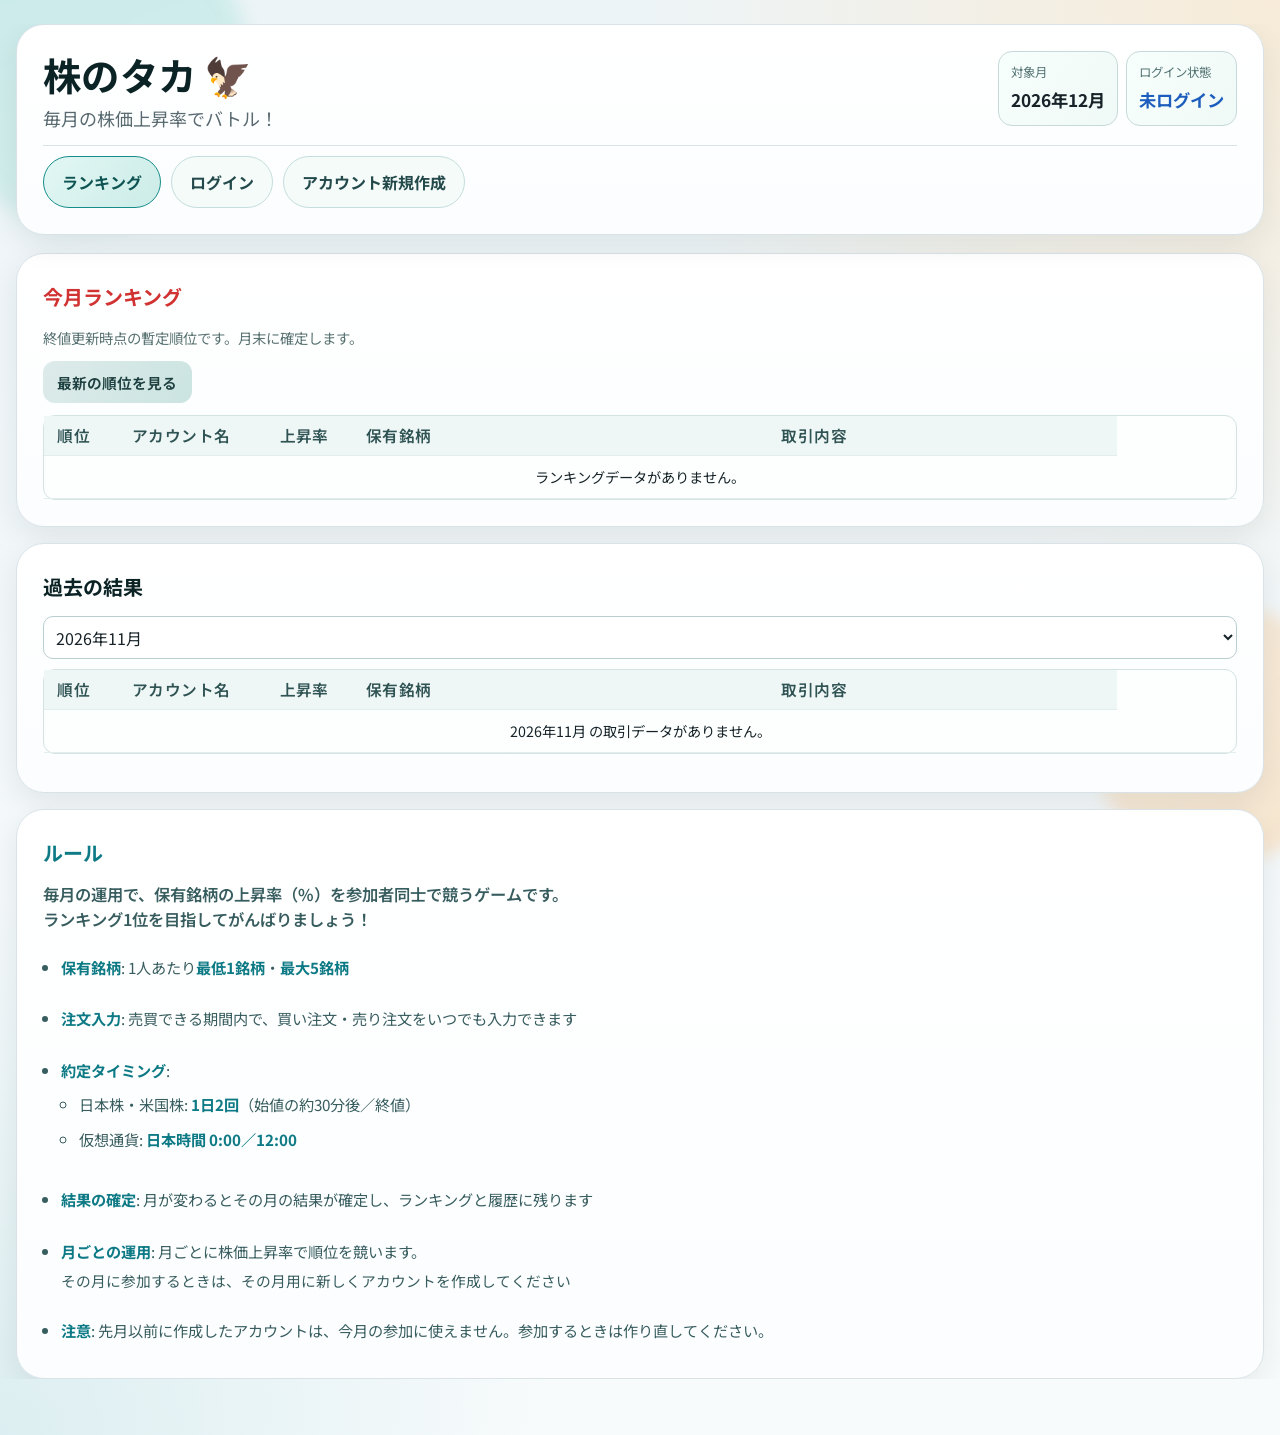
==== commit 91fd5364: "Add files via upload" ====
--- a/index.html
+++ b/index.html
@@ -5,8 +5,10 @@
   <meta name="viewport" content="width=device-width, initial-scale=1.0, viewport-fit=cover" />
   <meta name="referrer" content="strict-origin-when-cross-origin" />
   <meta http-equiv="X-Content-Type-Options" content="nosniff" />
-  <link rel="icon" href="./stockhawkpaint.png" type="image/png" />
-  <link rel="apple-touch-icon" href="./stockhawkpaint.png" />
+  <!-- ファビコン: リポジトリルート（GitHub Pages のサイト直下）に favicon.png / apple-touch-icon.png を置いた場合のパス。
+       サブディレクトリ公開（例: /stockgame/）なら href を /stockgame/favicon.png に変更してください。 -->
+  <link rel="icon" href="/favicon.png" type="image/png" />
+  <link rel="apple-touch-icon" href="/apple-touch-icon.png" />
   <!-- 初期は相対。読み込み直後に現在の絶対URLへ（クローラーがJS実行する場合に有効） -->
   <link rel="canonical" id="seo-canonical" href="index.html" />
   <meta property="og:url" id="seo-og-url" content="" />
@@ -50,7 +52,7 @@
     content="毎月の株価上昇率で順位を競う無料のブラウザゲーム。日本株・米国株・仮想通貨から銘柄を選び、月次ランキングとアカウント同期に対応。"
   />
   <meta name="twitter:card" content="summary" />
-  <meta name="twitter:title" content="株のタカ｜月次株価ランキング・株ゲーム" />
+  <meta name="twitter:title" content="株のタカ" />
   <meta
     name="twitter:description"
     content="毎月の株価上昇率で競う無料の株ゲーム。日本株・米国株・仮想通貨対応。"
@@ -61,7 +63,9 @@
     "@graph": [
       {
         "@type": "WebSite",
+        "@id": "https://take3431.github.io/#website",
         "name": "株のタカ",
+        "url": "https://take3431.github.io/",
         "inLanguage": "ja-JP",
         "description": "毎月の株価上昇率で順位を競う無料のブラウザ株ゲーム。日本株・米国株・仮想通貨の銘柄選択と月次ランキング。アカウント登録で端末間同期に対応。"
       },
@@ -88,7 +92,7 @@
             "name": "株のタカは無料ですか？",
             "acceptedAnswer": {
               "@type": "Answer",
-              "text": "ブラウザ上で無料で遊べる株価シミュレーション・月次ランキングゲームです。投資の勧誘や助言ではありません。"
+              "text": "ブラウザ上で無料で遊べる株価シミュレーション・ランキングゲームです。投資の勧誘や助言ではありません。"
             }
           },
           {
@@ -96,7 +100,7 @@
             "name": "どの市場の銘柄を選べますか？",
             "acceptedAnswer": {
               "@type": "Answer",
-              "text": "日本株・米国株・仮想通貨から、最大5銘柄まで保有して月次の株価上昇率で順位を競えます。最低1銘柄から参加できます。"
+              "text": "日本株・米国株・仮想通貨から、最大5銘柄まで保有して毎月の株価上昇率で順位を競えます。最低1銘柄から参加できます。"
             }
           },
           {
@@ -120,7 +124,7 @@
     href="https://fonts.googleapis.com/css2?family=Noto+Sans+JP:wght@400;500;700&family=Zen+Kaku+Gothic+New:wght@400;500;700&display=swap"
     rel="stylesheet"
   />
-  <link rel="stylesheet" href="./stockgame.css?v=65" />
+  <link rel="stylesheet" href="./stockgame.css?v=97" />
 </head>
 <body>
   <noscript>
@@ -166,9 +170,9 @@
       <div class="report-reason-dialog card intro-dialog">
         <h3>操作方法とルール</h3>
         <div class="intro-body">
-          <p><strong>このアプリでできること</strong><br>毎月の運用（購入・売却）で、保有銘柄の上昇率（%）を参加者どうしで競うゲームです。ランキング1位を目指して遊びましょう！</p>
+          <p><strong>このアプリでできること</strong><br>毎月の運用で、保有銘柄の上昇率（%）を参加者同士で競うゲームです。ランキング1位を目指してがんばりましょう！</p>
           <p><strong>保有できる銘柄数</strong><br>銘柄の追加画面で、<strong>最低1銘柄</strong>・<strong>最大5銘柄</strong>まで保有できます。</p>
-          <p><strong>注文と約定</strong><br>買い注文・売り注文は（売買できる期間内で）いつでも入力できますが、注文が成立（約定）するタイミングは市場ごとに決まっています。<br>日本株・米国株は<strong>1日2回</strong>（始値30分後／終値）、仮想通貨は<strong>日本時間0:00／12:00</strong>に約定します。</p>
+          <p><strong>注文と約定</strong><br>買い注文・売り注文は、売買できる期間内であればいつでも入力できます。<br class="rule-br-mobile" />約定のタイミングは市場ごとに決まっています。<br />日本株・米国株は<strong>1日2回</strong>（寄りの約30分後と終値）、仮想通貨は<strong>日本時間 0:00／12:00</strong>に約定します。</p>
           <p><strong>対象月</strong><br>毎月1日0:00（日本時間）から月末まで。その月の結果は月が変わると確定し、履歴に残ります。</p>
         </div>
         <button type="button" class="btn btn-primary intro-close-btn">理解しました</button>
@@ -195,19 +199,22 @@
         <div id="registerRulesStep" class="register-rules-step hidden">
           <h3>ルール</h3>
           <div class="register-rules-body">
-            <p class="rule-lead">毎月の購入・売却などの運用で、<br>保有銘柄の上昇率（%）を参加者どうしで競うゲームです。<br>ランキング1位を目指して頑張りましょう！</p>
+            <p class="rule-lead rule-lead--flow">毎月の運用で、保有銘柄の上昇率（%）を参加者同士で競うゲームです。<br />ランキング1位を目指してがんばりましょう！</p>
             <ul class="rule-list">
-              <li><strong>保有数</strong>: 1人 <strong>最低1銘柄</strong>・<strong>最大5銘柄</strong></li>
-              <li><strong>注文入力</strong>: 売買できる期間内で、買い注文・売り注文をいつでも入力できます</li>
+              <li><strong>保有銘柄</strong>: 1人あたり<strong>最低1銘柄</strong>・<strong>最大5銘柄</strong></li>
+              <li><strong>注文入力</strong>: 売買できる期間内で、<br class="rule-br-mobile" />買い注文・売り注文をいつでも入力できます</li>
               <li><strong>約定タイミング</strong>:
-                <ul>
-                  <li>日本株・米国株: <strong>1日2回</strong>（始値30分後／終値）</li>
+                <ul class="rule-timing-sub">
+                  <li>日本株・米国株: <strong>1日2回</strong>（始値の約30分後／終値）</li>
                   <li>仮想通貨: <strong>日本時間 0:00／12:00</strong></li>
                 </ul>
               </li>
               <li><strong>結果の確定</strong>: 月が変わるとその月の結果が確定し、ランキングと履歴に残ります</li>
-              <li><strong>月ごとの運用</strong>: 月ごとに株価上昇率でバトルし、使用したアカウントは月ごとに作ってください</li>
-              <li><strong>注意</strong>: 先月までに作成したアカウントは、今月の参加に使用できません</li>
+              <li class="rule-li-monthly-ops">
+                <span class="rule-monthly-ops-line1"><strong>月ごとの運用</strong>: 月ごとに株価上昇率で順位を競います。</span>
+                <span class="rule-monthly-ops-line2">その月に参加するときは、その月用に新しくアカウントを作成してください</span>
+              </li>
+              <li><strong>注意</strong>: 先月以前に作成したアカウントは、今月の参加に使えません。<br class="rule-br-mobile" />参加するときは作り直してください。</li>
             </ul>
           </div>
           <button type="button" id="registerRulesOkBtn" class="btn btn-primary">確認</button>
@@ -257,20 +264,20 @@
     <div class="layout-grid" id="layoutGrid">
       <section class="left-col hidden" id="menuPanelContainer">
         <article class="card reveal" id="authCard">
-          <h2 id="authCardTitle">はじめる</h2>
+          <h2 id="authCardTitle">ログイン</h2>
           <form id="authForm" autocomplete="on">
             <div class="field">
               <label for="authName">アカウント名（ID）</label>
               <input id="authName" name="username" type="text" maxlength="8" placeholder="例: たろう / trader01" required />
-              <small>日本語可。2〜8文字、日本語/英数字/記号を使用できます。</small>
-            </div>
-            <div class="field">
+              <small id="authNameHintRegister" class="hidden">日本語可。2〜8文字、日本語/英数字/記号を使用できます。</small>
+            </div>
+            <div class="field auth-field-password">
               <label for="authPassword">パスワード</label>
               <div class="input-with-toggle">
               <input id="authPassword" name="password" type="password" maxlength="30" placeholder="英字・数字・記号/ 4文字以上" required autocomplete="new-password" />
                 <button type="button" class="password-toggle-btn password-toggle-eye" id="authPasswordToggle" aria-label="押している間だけパスワードを表示" title="押している間だけ表示"><svg class="eye-icon" xmlns="http://www.w3.org/2000/svg" viewBox="0 0 24 24" fill="none" stroke="currentColor" stroke-width="2" aria-hidden="true"><path d="M1 12s4-8 11-8 11 8 11 8-4 8-11 8-11-8-11-8z"/><circle cx="12" cy="12" r="3"/></svg></button>
               </div>
-              <small>4〜30文字（英字・数字・記号、空白なし）です。</small>
+              <small>4〜30文字（英字・数字・記号、空白なし）</small>
             </div>
             <div class="field hidden" id="passwordConfirmField">
               <label for="authPasswordConfirm">パスワード（確認）</label>
@@ -294,13 +301,17 @@
               <small>パスワードを忘れたときに使います。内容は保存時のみ暗号化され、第三者には見えません。</small>
             </div>
             <p id="registerTrialNotice" class="register-trial-notice hidden" role="note">
-              ※このサイトは試験公開版です。大切なパスワードは使用しないでください。
+              ※大切なパスワードは使用しないでください。
             </p>
             <p id="registerCountInfo" class="section-note hidden">登録可能数: <strong id="accountCountLabel">0 / 100</strong></p>
-            <div class="button-row">
-              <button id="authSubmitBtn" type="submit" class="btn btn-primary">ログイン</button>
-              <button id="switchAuthModeBtn" type="button" class="btn btn-secondary">アカウント新規作成</button>
-              <button id="toggleResetBtn" type="button" class="btn btn-strong">パスワードを忘れたとき</button>
+            <div class="auth-form-button-stack">
+              <div class="auth-form-submit-row">
+                <button id="authSubmitBtn" type="submit" class="btn btn-primary">ログイン</button>
+              </div>
+              <div id="authLoginSecondaryRow" class="auth-form-secondary-row">
+                <button id="switchAuthModeBtn" type="button" class="btn btn-secondary">新規登録へ</button>
+                <button id="toggleResetBtn" type="button" class="btn btn-strong">パスワードを忘れたとき</button>
+              </div>
             </div>
           </form>
           <form id="resetForm" class="stack-form hidden" autocomplete="on">
@@ -350,7 +361,7 @@
                     <th>銘柄</th>
                     <th>買付日</th>
                     <th>取得単価</th>
-                    <th>現在価格・売却価格</th>
+                    <th>現在・売却価格</th>
                     <th>状態／売却日</th>
                     <th>損益</th>
                   </tr>
@@ -363,9 +374,11 @@
             </div>
           </section>
           <h3>アカウント設定</h3>
-          <div class="account-setting-buttons">
+          <div class="account-quick-actions">
             <button id="toggleRenameBtn" type="button" class="btn btn-ghost">ID変更</button>
             <button id="togglePasswordBtn" type="button" class="btn btn-ghost">パスワード変更</button>
+            <button id="logoutBtn" class="btn btn-secondary" type="button">ログアウト</button>
+            <button id="deleteAccountBtn" type="button" class="btn btn-ghost account-delete-btn">アカウントを消す</button>
           </div>
           <div id="renameFormBlock" class="account-form-block hidden">
             <form id="renameForm" class="stack-form">
@@ -395,20 +408,10 @@
             </form>
           </div>
           <div id="accountMessage" class="inline-message"></div>
-          <div class="button-row">
-            <button id="logoutBtn" class="btn btn-secondary" type="button">ログアウト</button>
-          </div>
-          <div class="button-row">
-            <button id="deleteAccountBtn" type="button" class="btn btn-ghost" style="color: var(--danger);">アカウントを消す</button>
-          </div>
         </article>
 
         <article class="card reveal hidden" id="pickPanel">
           <h2>銘柄選択</h2>
-          <div class="pick-timing-note" role="note">
-            <span class="pick-timing-note__hdr">約定</span>
-            <span class="pick-timing-note__txt">日本・米国株は「寄りの約30分後」と「終値」。仮想通貨は日本時間の0:00と12:00</span>
-          </div>
           <form id="symbolForm" autocomplete="on">
             <div class="field-grid">
               <div class="field">
@@ -427,7 +430,7 @@
               </div>
             </div>
             <div id="symbolHints" class="symbol-hints"></div>
-            <div class="button-row">
+            <div class="button-row pick-symbol-form-row">
               <button type="button" id="previewBtn" class="btn btn-ghost">現在値を確認</button>
               <button type="submit" id="addPickBtn" class="btn btn-primary">この銘柄を追加</button>
               <button type="button" id="chartExternalBtn" class="btn btn-ghost hidden">チャートを見る</button>
@@ -452,10 +455,9 @@
               <thead>
                 <tr>
                   <th>銘柄</th>
-                  <th>市場</th>
                   <th>状態</th>
                   <th>約定値</th>
-                  <th>現在の株価（終値）</th>
+                  <th>現在の株価</th>
                   <th>騰落率</th>
                   <th>操作</th>
                 </tr>
@@ -464,14 +466,20 @@
             </table>
           </div>
 
-          <div class="button-row">
-            <button id="refreshMyPricesBtn" class="btn btn-secondary" type="button">保有銘柄の終値を更新</button>
-            <button id="apiDiagBtn" class="btn btn-ghost" type="button">通信の確認</button>
-          </div>
-          <div id="pickConfirmState" class="section-note"></div>
-          <div id="apiDiagMessage" class="api-diag hidden"></div>
-          <div class="footer-action">
-            <button type="button" id="confirmPicksBtn" class="btn btn-confirm">銘柄を決定</button>
+          <div class="pick-panel-actions">
+            <div class="button-row pick-confirm-row">
+              <button type="button" id="confirmPicksBtn" class="btn btn-confirm">銘柄の確定</button>
+            </div>
+            <div class="button-row pick-refresh-diag-row">
+              <button id="refreshMyPricesBtn" class="btn btn-secondary" type="button">保有銘柄の終値を更新</button>
+              <button id="apiDiagBtn" class="btn btn-ghost" type="button">通信の確認</button>
+            </div>
+            <div id="pickConfirmState" class="section-note pick-confirm-state-note"></div>
+            <div id="apiDiagMessage" class="api-diag hidden"></div>
+            <div class="pick-timing-note pick-timing-note--below-diag" role="note">
+              <span class="pick-timing-note__hdr">約定</span>
+              <span class="pick-timing-note__txt">日本・米国株は「寄りの約30分後」と「終値」。仮想通貨は日本時間の0:00と12:00</span>
+            </div>
           </div>
           <p id="pickUnconfirmedNotice" class="section-note pick-unconfirmed-notice hidden" aria-live="polite">※未確定のまま他画面へ移動すると変更は破棄されます。</p>
           <div id="pickMessage" class="inline-message"></div>
@@ -480,11 +488,11 @@
 
       <section class="right-col">
         <article class="card reveal" id="liveRankCard">
-          <h2 class="rank-live-title">当月ランキング</h2>
+          <h2 class="rank-live-title">今月ランキング</h2>
           <p class="section-note">終値更新時点の暫定順位です。月末に確定します。</p>
-          <div class="button-row" style="margin-bottom: 0.75rem;">
-            <button id="refreshRankBtn" class="btn btn-secondary" type="button">最新の順位を見る</button>
-            <span id="rankLastUpdateLabel" class="section-note" style="margin-left: 0.5rem;"></span>
+          <div class="rank-refresh-toolbar">
+            <button id="refreshRankBtn" class="btn btn-secondary rank-refresh-btn" type="button">最新の順位を見る</button>
+            <span id="rankLastUpdateLabel" class="section-note rank-last-update-label"></span>
           </div>
           <div class="table-wrap">
             <table id="liveRankTable">
@@ -494,8 +502,8 @@
                   <th>アカウント名</th>
                   <th>上昇率</th>
                   <th>保有銘柄</th>
-                  <th>取引のくわしい内容</th>
-                  <th class="col-menu" aria-label="メニュー"></th>
+                  <th>取引内容</th>
+                  <th class="col-menu" aria-label="メニュー">操作</th>
                 </tr>
               </thead>
               <tbody id="liveRankBody"></tbody>
@@ -506,7 +514,7 @@
         <article class="card reveal hidden" id="historyCard">
           <h2>過去の結果</h2>
           <div class="history-controls">
-            <select id="historyMonthSelect" size="5" aria-label="過去の結果から表示する期間を選択"></select>
+            <select id="historyMonthSelect" aria-label="過去の結果から表示する期間を選択"></select>
           </div>
           <div class="table-wrap">
             <table id="historyTable">
@@ -516,8 +524,8 @@
                   <th>アカウント名</th>
                   <th>上昇率</th>
                   <th>保有銘柄</th>
-                  <th>取引のくわしい内容</th>
-                  <th class="col-menu" aria-label="メニュー"></th>
+                  <th>取引内容</th>
+                  <th class="col-menu" aria-label="メニュー">操作</th>
                 </tr>
               </thead>
               <tbody id="historyTableBody"></tbody>
@@ -551,19 +559,22 @@
       <article class="card reveal hidden" id="ruleCard">
         <h2>ルール</h2>
         <div class="rule-body">
-          <p class="rule-lead">毎月の購入・売却などの運用で、保有銘柄の上昇率（%）を参加者どうしで競うゲームです。<br>ランキング1位を目指して頑張りましょう！</p>
+          <p class="rule-lead rule-lead--flow">毎月の運用で、保有銘柄の上昇率（%）を参加者同士で競うゲームです。<br />ランキング1位を目指してがんばりましょう！</p>
           <ul class="rule-list">
-            <li><strong>保有数</strong>: 1人 <strong>最低1銘柄</strong>・<strong>最大5銘柄</strong></li>
-            <li><strong>注文入力</strong>: 売買できる期間内で、買い注文・売り注文をいつでも入力できます</li>
+            <li><strong>保有銘柄</strong>: 1人あたり<strong>最低1銘柄</strong>・<strong>最大5銘柄</strong></li>
+            <li><strong>注文入力</strong>: 売買できる期間内で、<br class="rule-br-mobile" />買い注文・売り注文をいつでも入力できます</li>
             <li><strong>約定タイミング</strong>:
-              <ul>
-                <li>日本株・米国株: <strong>1日2回</strong>（始値30分後／終値）</li>
+              <ul class="rule-timing-sub">
+                <li>日本株・米国株: <strong>1日2回</strong>（始値の約30分後／終値）</li>
                 <li>仮想通貨: <strong>日本時間 0:00／12:00</strong></li>
               </ul>
             </li>
             <li><strong>結果の確定</strong>: 月が変わるとその月の結果が確定し、ランキングと履歴に残ります</li>
-            <li><strong>月ごとの運用</strong>: 月ごとに株価上昇率でバトルし、使用したアカウントは月ごとに作ってください</li>
-            <li><strong>注意</strong>: 先月までに作成したアカウントは、今月の参加に使用できません。作り直してください。</li>
+            <li class="rule-li-monthly-ops">
+              <span class="rule-monthly-ops-line1"><strong>月ごとの運用</strong>: 月ごとに株価上昇率で順位を競います。</span>
+              <span class="rule-monthly-ops-line2">その月に参加するときは、その月用に新しくアカウントを作成してください</span>
+            </li>
+            <li><strong>注意</strong>: 先月以前に作成したアカウントは、今月の参加に使えません。<br class="rule-br-mobile" />参加するときは作り直してください。</li>
           </ul>
         </div>
       </article>
@@ -582,7 +593,7 @@
      * 運用チェックリスト（本番で Supabase を有効にする前）:
      * 1) supabase/migrations をすべて適用（app_users / game_state / device_season_registrations など）
      * 2) Edge Functions をデプロイ: register, login, logout, load-state, save-state, reset-password,
-     *    change-password, rename-account, delete-account（config.toml の verify_jwt=false を反映）
+     *    change-password, rename-account, delete-account, ranking-snapshot（config.toml の verify_jwt=false を反映）
      * 3) シークレット: STOCKGAME_SESSION_SECRET（またはプロジェクトで使っているセッション用 env）を設定
      * 4) 下の anonKey に Dashboard → Settings → API の anon JWT（eyJ…）を入れる（未設定だと 401 になりがち）
      *
@@ -598,6 +609,6 @@
     };
   </script>
   <script src="./jp_company_autocomplete_engine.js"></script>
-  <script src="./stockgame.js?v=85" defer></script>
+  <script src="./stockgame.js?v=104" defer></script>
 </body>
 </html>
--- a/stockgame.css
+++ b/stockgame.css
@@ -102,9 +102,13 @@
 .app-shell {
   position: relative;
   z-index: 1;
-  width: min(1320px, calc(100% - 32px));
+  /* ビューポート幅いっぱいに使う（ランキング右の大きな余白を防ぐ）。横はパディングのみ */
+  width: 100%;
   max-width: 100%;
-  margin: 24px auto 56px;
+  margin: 24px 0 56px;
+  padding-left: max(16px, env(safe-area-inset-left, 0px));
+  padding-right: max(16px, env(safe-area-inset-right, 0px));
+  box-sizing: border-box;
   display: grid;
   gap: 18px;
   /* 表などの min-width でページ全体が横に伸びないように（必要なら .table-wrap 内だけスクロール） */
@@ -272,6 +276,54 @@
   margin: 0 0 0.9rem;
   font-size: 1.06rem;
   font-weight: 650;
+}
+
+/* 冒頭説明: 意図した位置で改行（<br />）＋幅に応じた文字サイズ */
+.rule-lead.rule-lead--flow {
+  font-size: clamp(0.86rem, 0.55vw + 0.78rem, 1.05rem);
+  line-height: 1.6;
+  font-weight: 600;
+  max-width: 40rem;
+}
+
+#ruleCard .rule-body .rule-lead.rule-lead--flow {
+  font-size: clamp(0.84rem, 0.5vw + 0.74rem, 1.02rem);
+  line-height: 1.52;
+}
+
+/* ルール本文: 狭い画面だけ意図した位置で改行 */
+br.rule-br-mobile {
+  display: none;
+}
+
+@media (max-width: 820px) {
+  br.rule-br-mobile {
+    display: block;
+  }
+}
+
+/* 月ごとの運用: 1行目の直後で改行。2行目は途中改行なし（幅に応じて文字サイズを縮小） */
+.rule-li-monthly-ops .rule-monthly-ops-line1 {
+  display: block;
+  margin-bottom: 0.42em;
+  line-height: 1.5;
+  font-size: 1em;
+}
+
+.rule-li-monthly-ops .rule-monthly-ops-line2 {
+  display: block;
+  white-space: nowrap;
+  font-size: clamp(0.52rem, 0.26rem + 2.65vw, 0.92rem);
+  line-height: 1.58;
+}
+
+/* 約定タイミングの内側リスト: 狭い画面では文字を詰めて1行に近づける */
+@media (max-width: 820px) {
+  .rule-timing-sub li {
+    font-size: clamp(0.62rem, 1.85vw + 0.48rem, 0.84rem);
+    line-height: 1.38;
+    word-break: keep-all;
+  }
 }
 
 .rule-body .rule-list,
@@ -561,6 +613,43 @@
   margin-top: 12px;
 }
 
+/* ログイン: 送信を上段、下段に「新規登録へ」「パスワードを忘れたとき」を横並び */
+/* ログイン時: ID 欄と「パスワード」ラベルのあいだに約1行ぶんの余白 */
+#authForm .auth-field-password {
+  margin-top: 1.35rem;
+}
+
+#authForm .auth-form-button-stack {
+  margin-top: 12px;
+}
+
+#authForm .auth-form-submit-row {
+  display: flex;
+}
+
+#authForm .auth-form-submit-row .btn {
+  width: 100%;
+}
+
+#authForm .auth-form-secondary-row {
+  display: flex;
+  flex-direction: row;
+  flex-wrap: nowrap;
+  align-items: stretch;
+  gap: 8px;
+  margin-top: 1rem;
+}
+
+#authForm .auth-form-secondary-row .btn {
+  flex: 1 1 0;
+  min-width: 0;
+  min-height: 46px;
+  padding: 8px 10px;
+  font-size: clamp(0.78rem, 1.8vw + 0.55rem, 0.92rem);
+  font-weight: 650;
+  line-height: 1.2;
+}
+
 .btn {
   border: 0;
   border-radius: 12px;
@@ -633,6 +722,14 @@
 
 #pickPanel .pick-timing-note__txt {
   font-weight: 400;
+}
+
+/* 通信: 正常／エラーの下に約定説明を置く */
+#pickPanel .pick-timing-note--below-diag {
+  margin-top: 0.5rem;
+  margin-bottom: 0;
+  padding-top: 0.35rem;
+  border-top: 1px solid rgba(18, 61, 62, 0.1);
 }
 
 .rank-note {
@@ -669,6 +766,12 @@
   font-size: 0.83rem;
   font-weight: 700;
   line-height: 1.35;
+  max-width: 100%;
+  white-space: normal;
+  overflow-wrap: anywhere;
+  word-break: break-word;
+  box-sizing: border-box;
+  text-align: center;
 }
 
 .suggest-list {
@@ -704,8 +807,12 @@
 
 .suggest-name {
   color: #183f41;
-  font-weight: 700;
+  font-weight: 400;
   font-size: 0.9rem;
+  white-space: normal;
+  overflow-wrap: anywhere;
+  word-break: break-word;
+  min-width: 0;
 }
 
 .suggest-meta {
@@ -730,7 +837,16 @@
 }
 
 .preview-main strong {
-  font-size: 1.05rem;
+  font-size: clamp(0.92rem, 0.65vw + 0.8rem, 1.05rem);
+  font-weight: 400;
+}
+
+#pickPanel #previewName {
+  font-weight: 400;
+  white-space: normal;
+  overflow-wrap: anywhere;
+  word-break: break-word;
+  max-width: 100%;
 }
 
 .preview-main span {
@@ -746,6 +862,139 @@
   margin-top: 8px;
   display: flex;
   justify-content: flex-end;
+}
+
+.pick-panel-actions {
+  display: flex;
+  flex-direction: column;
+  gap: 0.45rem;
+  margin-top: 10px;
+}
+
+/* 銘柄の確定は右寄せ。終値更新・通信確認は常に横並び（狭画面の .button-row 100% 幅を上書き） */
+.pick-panel-actions .pick-confirm-row {
+  display: flex;
+  justify-content: flex-end;
+  flex-wrap: nowrap;
+  margin-top: 0;
+}
+
+.pick-panel-actions .pick-confirm-row .btn {
+  flex: 0 0 auto;
+  width: auto;
+  max-width: min(100%, 28rem);
+}
+
+/* 銘柄の確定: 主要CTA — タップしやすい高さ・文字サイズ */
+#pickPanel .pick-confirm-row .btn.btn-confirm {
+  min-height: clamp(46px, 2.6vw + 34px, 56px);
+  padding: clamp(0.4rem, 1.05vw + 0.22rem, 0.62rem) clamp(0.8rem, 2.1vw + 0.48rem, 1.2rem);
+  font-size: clamp(0.72rem, 0.95vw + 0.56rem, 0.98rem);
+  font-weight: 700;
+}
+
+.pick-panel-actions .pick-refresh-diag-row {
+  display: flex;
+  flex-direction: row;
+  flex-wrap: nowrap;
+  gap: 8px;
+  /* 「銘柄の確定」と終値更新・通信確認のあいだに約1行ぶんの余白 */
+  margin-top: 0.85rem;
+}
+
+.pick-panel-actions .pick-refresh-diag-row .btn {
+  flex: 1 1 0;
+  min-width: 0;
+  width: auto;
+  line-height: 1.25;
+}
+
+/* 銘柄選択パネル内の操作ボタン: .btn 既定(52px/1rem)を抑え、ビューポートに追従 */
+#pickPanel .button-row .btn {
+  min-height: clamp(34px, 2vw + 30px, 46px);
+  padding: clamp(0.28rem, 0.65vw + 0.12rem, 0.5rem) clamp(0.34rem, 1vw + 0.16rem, 0.68rem);
+  font-size: clamp(0.58rem, 0.75vw + 0.52rem, 0.88rem);
+  font-weight: 600;
+  line-height: 1.22;
+  box-sizing: border-box;
+}
+
+/* 終値更新・通信確認は一段コンパクトに */
+#pickPanel .pick-panel-actions .pick-refresh-diag-row .btn {
+  min-height: clamp(32px, 1.6vw + 28px, 42px);
+  padding: clamp(0.24rem, 0.5vw + 0.1rem, 0.44rem) clamp(0.3rem, 0.85vw + 0.14rem, 0.58rem);
+  font-size: clamp(0.54rem, 0.65vw + 0.48rem, 0.8rem);
+  font-weight: 600;
+}
+
+/* 銘柄セル2行目: コード + 市場（日本株／米国株／仮想通貨） */
+.pick-symbol-line {
+  display: block;
+  margin-top: 0.15em;
+  line-height: 1.45;
+  font-size: 0.88em;
+}
+
+.pick-market-inline {
+  color: #507172;
+  font-weight: 500;
+  white-space: normal;
+}
+
+#pickTable .pick-symbol-line .pick-symbol-code,
+#myTradeTable .pick-symbol-line .pick-symbol-code {
+  font-size: 1em;
+  font-weight: 500;
+}
+
+/* 銘柄一覧の銘柄名は太字にしない（銘柄コードはやや強調可） */
+#pickTable tbody td:nth-child(1) {
+  font-weight: 400;
+  color: #183f41;
+}
+
+/* 今月ランキング: 更新ボタンは左寄せ・内容幅（ラベルは下段で読みやすく） */
+.rank-refresh-toolbar {
+  display: flex;
+  flex-direction: column;
+  align-items: flex-start;
+  gap: 0.4rem;
+  margin-bottom: 0.75rem;
+  width: 100%;
+  box-sizing: border-box;
+}
+
+.rank-refresh-toolbar .rank-refresh-btn {
+  flex: 0 0 auto;
+  width: auto;
+  max-width: min(100%, 20rem);
+  min-height: 42px;
+  padding: 0.42rem 0.9rem;
+  font-size: clamp(0.78rem, 0.55vw + 0.68rem, 0.92rem);
+  font-weight: 650;
+  align-self: flex-start;
+}
+
+.rank-refresh-toolbar .rank-last-update-label {
+  margin: 0;
+  font-size: clamp(0.78rem, 0.45vw + 0.7rem, 0.88rem);
+  line-height: 1.45;
+  color: var(--muted);
+  max-width: 100%;
+}
+
+@media (min-width: 560px) {
+  .rank-refresh-toolbar {
+    flex-direction: row;
+    flex-wrap: wrap;
+    align-items: center;
+    gap: 0.5rem 0.75rem;
+  }
+
+  .rank-refresh-toolbar .rank-last-update-label {
+    flex: 1 1 auto;
+    min-width: min(100%, 12rem);
+  }
 }
 
 .my-report {
@@ -769,28 +1018,83 @@
 }
 
 .my-report .table-wrap table {
-  /* 親幅を超えない（狭い2カラム・スマホで横はみ出し防止） */
   min-width: min(520px, 100%);
 }
 
-/* マイページ 取得単価・現在価格・売却価格は周囲と同じサイズ・通常の太さ */
+/* マイページ 取得単価・現在・売却価格列は周囲と同じサイズ・通常の太さ */
 .my-report .my-report-price-num {
   font-size: 0.89rem;
   font-weight: normal;
 }
 
-/* マイページ 銘柄名セル：2〜3行になってもよい、単語の途中で改行しない */
+/* マイページ 銘柄名セル：会社名は改行で全文表示、コード行に市場を併記 */
 .my-report .my-report-symbol-cell {
-  word-break: keep-all;
-  overflow-wrap: break-word;
+  word-break: break-word;
+  overflow-wrap: anywhere;
+  line-break: strict;
   white-space: normal;
-  max-width: 160px;
-}
-
-.account-setting-buttons {
+  max-width: 100%;
+  vertical-align: top;
+  min-width: 0;
+  overflow: visible;
+}
+
+#myTradeTable td.my-report-symbol-cell .my-report-symbol-name {
+  display: block;
+  max-width: 100%;
+  margin: 0;
+  white-space: normal;
+  overflow: visible;
+  text-overflow: unset;
+  font-weight: 400;
+  font-size: 0.92rem;
+  line-height: 1.4;
+}
+
+#myTradeTable td.my-report-symbol-cell .pick-symbol-line {
+  display: block;
+  margin: 0;
+  margin-top: 0.12em;
+  font-size: 0.85em;
+}
+
+/* 取引履歴: 損益列は左寄せ（数値も見出しと縦ラインを揃える） */
+#myTradeTable thead th:nth-child(6),
+#myTradeTable tbody td:nth-child(6) {
+  text-align: left;
+}
+
+/* マイページ取引履歴: 注釈「（市場時間待ち）」は本文太字にしない */
+#myTradeTable .status-reason-line {
+  font-weight: 400;
+  opacity: 0.88;
+}
+
+/* マイページ: ID変更・パスワード・ログアウト・削除を1行（スマホ含む） */
+.account-quick-actions {
   display: flex;
-  gap: 8px;
-  margin-bottom: 8px;
+  flex-direction: row;
+  flex-wrap: nowrap;
+  align-items: stretch;
+  gap: 6px;
+  margin: 0 0 10px;
+  width: 100%;
+  box-sizing: border-box;
+}
+
+.account-quick-actions .btn {
+  flex: 1 1 0;
+  min-width: 0;
+  font-size: clamp(0.64rem, 0.9vw + 0.52rem, 0.82rem);
+  font-weight: 650;
+  padding: 0.4rem 0.3rem;
+  min-height: 40px;
+  line-height: 1.2;
+  white-space: nowrap;
+}
+
+.account-quick-actions .account-delete-btn {
+  color: var(--danger);
 }
 
 .account-form-block {
@@ -802,14 +1106,7 @@
   display: none;
 }
 
-/* マイページ: アカウント設定〜ログアウト〜削除の行間を同一（0.5rem）に */
-#accountPanel .account-setting-buttons {
-  margin-bottom: 0;
-}
 #accountPanel #accountMessage.inline-message:not(:empty) {
-  margin-top: 0.5rem;
-}
-#accountPanel #accountMessage ~ .button-row {
   margin-top: 0.5rem;
 }
 
@@ -841,6 +1138,11 @@
   color: var(--muted);
 }
 
+.monthly-result-none .monthly-result-line1,
+.monthly-result-none .monthly-result-line2 {
+  display: inline;
+}
+
 .account-refresh-row {
   display: flex;
   align-items: center;
@@ -901,16 +1203,15 @@
   font-weight: 700;
 }
 
-/* 銘柄追加画面の約定値・現在の株価（終値）は周囲と同じサイズ・通常の太さ */
+/* 銘柄追加画面の約定値・現在の株価列は周囲と同じサイズ・通常の太さ */
 #pickPanel .price-cell-num {
   font-size: 0.89rem;
   font-weight: normal;
 }
 
 .rank-symbols-cell {
-  max-width: 260px; /* 「保有銘柄」列を広げる（取引詳細との見た目のバランス改善） */
   word-break: keep-all;
-  overflow-wrap: break-word;
+  overflow-wrap: normal;
   white-space: normal;
   /* 句読点の単独改行を抑える（ブラウザが対応する範囲で） */
   line-break: strict;
@@ -929,14 +1230,17 @@
 #historyTable td.rank-symbols-cell {
   font-family: var(--font-jp);
   font-weight: 400;
-  font-size: 0.9rem;
-  line-height: 1.65;
+  font-size: clamp(0.78rem, 0.35vw + 0.7rem, 0.9rem);
+  line-height: 1.6;
   color: #183f41;
   vertical-align: top;
   -webkit-font-smoothing: antialiased;
   -moz-osx-font-smoothing: grayscale;
   font-feature-settings: "palt" 1;
   font-variant-east-asian: normal;
+  overflow-x: hidden;
+  overflow-y: visible;
+  min-width: 0;
 }
 
 #liveRankTable td.rank-symbols-cell *,
@@ -954,12 +1258,8 @@
   font-size: inherit;
   font-family: inherit;
   white-space: nowrap;
-  overflow: hidden;
-  text-overflow: ellipsis;
-  max-width: 100%;
-  display: inline-block;
-  /* baseline だと英日混植で行ボックス内の見かけがズレやすい → 底辺基準で揃える */
-  vertical-align: bottom;
+  display: inline;
+  vertical-align: baseline;
 }
 
 .rank-holding-pending .rank-symbol-name,
@@ -968,7 +1268,8 @@
   font-weight: 400;
   font-family: inherit;
   color: inherit;
-  vertical-align: bottom;
+  vertical-align: baseline;
+  word-break: keep-all;
 }
 
 .market-label {
@@ -1040,24 +1341,36 @@
   min-width: 0;
 }
 
-/* 操作列: ⋮ を右端に寄せ、列幅は最小（保有銘柄列を広げる） */
-#liveRankTable th.col-menu,
+/* 操作列ヘッダー「操作」: 本文セルより広くし、全画面でも見切れない */
+#liveRankTable thead th.col-menu,
+#historyTable thead th.col-menu {
+  width: auto;
+  min-width: 3rem;
+  max-width: none;
+  box-sizing: border-box;
+  padding-left: 8px;
+  padding-right: 8px;
+  overflow: visible;
+  text-align: center;
+  white-space: nowrap;
+}
+
+/* 操作列セル: 詳細・⋮ を右寄せ、横幅はボタンに合わせる */
 #liveRankTable td.col-menu,
-#historyTable th.col-menu,
 #historyTable td.col-menu {
-  width: 1.75rem;
-  min-width: 1.75rem;
-  max-width: 2rem;
+  width: auto;
+  min-width: 4.75rem;
+  max-width: none;
   box-sizing: border-box;
-  padding-left: 2px;
-  padding-right: 2px;
+  padding-left: 4px;
+  padding-right: 4px;
   overflow: visible;
   text-align: right;
 }
 
 #liveRankTable td.col-menu .rank-menu-wrap,
 #historyTable td.col-menu .rank-menu-wrap {
-  justify-content: flex-end;
+  justify-content: flex-start;
   width: 100%;
 }
 
@@ -1144,6 +1457,24 @@
   text-align: center;
 }
 
+/* 上昇率列と保有銘柄列のあいだを空け、数値と銘柄文が詰まって見えないようにする */
+#liveRankTable thead th:nth-child(3),
+#historyTable thead th:nth-child(3) {
+  padding-right: 14px;
+}
+#liveRankTable thead th:nth-child(4),
+#historyTable thead th:nth-child(4) {
+  padding-left: 12px;
+}
+#liveRankTable tbody tr.rank-row td:nth-child(3),
+#historyTable tbody tr.rank-row td:nth-child(3) {
+  padding-right: 14px;
+}
+#liveRankTable tbody tr.rank-row td:nth-child(4),
+#historyTable tbody tr.rank-row td:nth-child(4) {
+  padding-left: 12px;
+}
+
 .rank-holding-pending-label {
   color: #183f41;
   font-weight: 400;
@@ -1292,43 +1623,103 @@
   display: none !important;
 }
 
-.rank-menu-wrap { position: relative; display: inline-flex; align-items: center; flex-wrap: wrap; gap: 6px; justify-content: flex-end; max-width: 100%; }
+.rank-menu-wrap {
+  position: relative;
+  display: flex;
+  flex-direction: column;
+  align-items: flex-end;
+  gap: 6px;
+  width: 100%;
+  max-width: 100%;
+  box-sizing: border-box;
+}
+
+/* ⋮ を押すと開く: 詳細＋通報を2列 */
+.rank-menu-panel {
+  display: grid;
+  grid-template-columns: 1fr 1fr;
+  gap: 6px;
+  width: 100%;
+  max-width: 12.5rem;
+  box-sizing: border-box;
+}
+
+.rank-menu-panel.hidden {
+  display: none !important;
+}
+
+.rank-menu-panel .rank-menu-detail-btn,
+.rank-menu-panel .rank-menu-report-btn,
+.rank-menu-panel .rank-menu-unreport-btn {
+  width: 100%;
+  min-width: 0;
+  box-sizing: border-box;
+}
+
+/* 銘柄入力フォーム: 現在値確認・追加・戻るを常に1行（スマホ含む） */
+#symbolForm .pick-symbol-form-row {
+  display: flex;
+  flex-direction: row;
+  flex-wrap: nowrap;
+  align-items: stretch;
+  gap: clamp(4px, 1.5vw, 10px);
+}
+
+#symbolForm .pick-symbol-form-row .btn {
+  flex: 1 1 0;
+  min-width: 0;
+  width: auto;
+  line-height: 1.15;
+  white-space: nowrap;
+}
+
+#symbolForm .pick-symbol-form-row .btn.hidden {
+  display: none !important;
+}
 .rank-menu-detail-btn {
-  font-size: 0.78rem;
-  padding: 5px 10px;
+  font-size: clamp(0.64rem, 0.42vw + 0.55rem, 0.8rem);
+  padding: clamp(4px, 0.9vw, 7px) clamp(6px, 1.2vw, 10px);
   border: 1px solid #9cc9c7;
   background: linear-gradient(120deg, #e8f6f4, #d8eeec);
   color: #0a4f4d;
   border-radius: var(--radius-sm);
   cursor: pointer;
-  font-weight: 700;
+  font-weight: 600;
   white-space: nowrap;
+  min-height: clamp(32px, 7.5vw, 40px);
+  box-sizing: border-box;
 }
 .rank-menu-detail-btn:hover {
   filter: brightness(0.97);
 }
 .rank-menu-report-btn {
-  font-size: 0.78rem;
-  padding: 4px 8px;
+  font-size: clamp(0.62rem, 0.38vw + 0.53rem, 0.78rem);
+  padding: clamp(3px, 0.85vw, 6px) clamp(5px, 1.1vw, 9px);
   border: 1px solid var(--line);
   background: var(--surface);
   color: var(--danger);
   border-radius: var(--radius-sm);
   cursor: pointer;
   white-space: nowrap;
+  font-weight: 600;
+  min-height: clamp(32px, 7.5vw, 38px);
+  box-sizing: border-box;
 }
 .rank-menu-report-btn:hover { background: #fff0f2; }
 .rank-menu-report-btn.hidden { display: none; }
 .rank-menu-report-btn-hidden { display: none !important; }
 .rank-menu-unreport-btn {
-  font-size: 0.78rem;
-  padding: 4px 8px;
+  font-size: clamp(0.62rem, 0.38vw + 0.53rem, 0.78rem);
+  padding: clamp(3px, 0.85vw, 6px) clamp(5px, 1.1vw, 9px);
   border: 1px solid var(--line);
   background: var(--surface);
   color: var(--muted);
   border-radius: var(--radius-sm);
   cursor: pointer;
   white-space: nowrap;
+  font-weight: 600;
+  min-height: clamp(32px, 7.5vw, 38px);
+  box-sizing: border-box;
 }
 .rank-menu-unreport-btn:hover { background: #eef5f4; }
 .rank-menu-unreport-btn.hidden { display: none; }
@@ -1336,13 +1727,18 @@
   border: none;
   background: transparent;
   cursor: pointer;
-  padding: 2px 4px;
-  min-width: 1.35rem;
-  font-size: 1.1rem;
+  padding: clamp(2px, 0.6vw, 5px);
+  min-width: clamp(34px, 8vw, 44px);
+  min-height: clamp(34px, 8vw, 44px);
+  font-size: clamp(0.95rem, 2.4vw, 1.12rem);
   line-height: 1;
   color: var(--muted);
   border-radius: 4px;
   font-family: var(--font-jp), "Segoe UI Symbol", "Apple Symbols", sans-serif;
+  box-sizing: border-box;
+  display: inline-flex;
+  align-items: center;
+  justify-content: center;
 }
 .rank-menu-trigger:hover { color: var(--text); background: rgba(0,0,0,0.06); }
 .rank-menu-dropdown {
@@ -1464,8 +1860,17 @@
   color: #0d8f8d;
   list-style: none;
   user-select: none;
+  white-space: normal;
+  overflow-wrap: anywhere;
+  word-break: break-word;
+  line-height: 1.38;
 }
 .rank-trade-summary::-webkit-details-marker { display: none; }
+.rank-trade-summary__label,
+.rank-trade-summary__count,
+.rank-trade-summary__hint {
+  display: inline;
+}
 .rank-trade-inline-list {
   margin: 4px 0 0 0;
   padding-left: 1rem;
@@ -1475,6 +1880,40 @@
   margin: 2px 0;
   line-height: 1.4;
 }
+
+/* 価格・状態・ランキング注記: 改行表示用（… で切らない） */
+.price-line-primary {
+  font-weight: 600;
+}
+.price-line-date {
+  font-size: 0.88em;
+  line-height: 1.35;
+  color: #4a6566;
+  opacity: 0.88;
+}
+.status-reason-line {
+  font-size: 0.9em;
+  font-weight: 650;
+  opacity: 0.9;
+  line-height: 1.38;
+}
+.rank-note--stacked {
+  display: inline-flex;
+  flex-direction: column;
+  align-items: flex-start;
+  gap: 2px;
+  line-height: 1.38;
+  max-width: 100%;
+}
+.rank-note__line1 {
+  font-weight: 650;
+}
+.rank-note__line2 {
+  font-size: 0.92em;
+  opacity: 0.88;
+  line-height: 1.35;
+}
+
 .rank-trade-name {
   font-weight: 500;
   /* 銘柄名が長い場合は 1 行に収め、末尾を ... にする（右クリック詳細モーダルは別テーブルなので影響しにくい） */
@@ -1498,11 +1937,11 @@
 
 #historyMonthSelect {
   min-width: 240px;
-}
-
-#historyMonthSelect[size] {
-  height: 10.5rem;
-  overflow-y: auto;
+  min-height: 2.65em;
+  max-height: 2.85em;
+  padding: 0.2em 0.5em;
+  line-height: 1.45;
+  box-sizing: border-box;
 }
 
 .rank-live-title {
@@ -1524,6 +1963,15 @@
   color: #2c4f50;
   padding: 4px 8px;
   cursor: pointer;
+}
+
+/* 銘柄一覧の操作ボタン（売却・注文など）も画面幅に追従 */
+#pickPanel #pickTable .tiny-btn {
+  font-size: clamp(0.62rem, 0.55vw + 0.52rem, 0.78rem);
+  padding: clamp(3px, 0.75vw, 6px) clamp(5px, 1vw, 8px);
+  min-height: clamp(30px, 5.5vw + 22px, 38px);
+  box-sizing: border-box;
+  line-height: 1.2;
 }
 
 .tiny-btn:hover {
@@ -1655,10 +2103,19 @@
   box-sizing: border-box;
 }
 
-/* 保有銘柄: 読点は .rank-holding-pair 内の末尾（joinRankHoldingsHtmlChunks）で銘柄と一体に */
+/* 保有銘柄: 1 銘柄＝1 かたまり。はみ出しはセル内で …（スマホは下のメディアで 1 行 1 銘柄） */
 #liveRankTable td.rank-symbols-cell .rank-holding-pair,
 #historyTable td.rank-symbols-cell .rank-holding-pair {
-  display: inline;
+  display: inline-block;
+  max-width: 100%;
+  white-space: nowrap;
+  vertical-align: baseline;
+  line-height: 1.55;
+  margin: 0 0 0.24em;
+  word-break: keep-all;
+  box-sizing: border-box;
+  overflow: hidden;
+  text-overflow: ellipsis;
 }
 
 .tiny-btn-warn {
@@ -1846,6 +2303,75 @@
   transform: none;
 }
 
+/* PC のみ（1021px 以上）: ランキングを親・ビューポート幅いっぱいに伸ばす。スマホは max-width:1020px ブロックのまま */
+@media (min-width: 1021px) {
+  .layout-grid {
+    width: 100%;
+    max-width: 100%;
+  }
+
+  .layout-grid.with-left .right-col {
+    min-width: 0;
+    width: 100%;
+    max-width: 100%;
+  }
+
+  #liveRankCard,
+  #historyCard,
+  #ruleCard {
+    width: 100%;
+    max-width: 100%;
+    box-sizing: border-box;
+  }
+
+  #liveRankCard .table-wrap,
+  #historyCard .table-wrap {
+    width: 100%;
+    max-width: 100%;
+    box-sizing: border-box;
+  }
+
+  #liveRankTable,
+  #historyTable {
+    width: 100%;
+    min-width: 100%;
+    max-width: 100%;
+    table-layout: fixed;
+    box-sizing: border-box;
+  }
+
+  /* 操作列を％指定し 5+13+8+35+29+10=100（右端の空白列を出しにくくする） */
+  #liveRankTable thead th.col-menu,
+  #liveRankTable td.col-menu,
+  #historyTable thead th.col-menu,
+  #historyTable td.col-menu {
+    width: 10%;
+    min-width: 4.75rem;
+  }
+
+  #liveRankTable td.rank-symbols-cell,
+  #historyTable td.rank-symbols-cell {
+    max-width: none;
+  }
+
+  /* 5+13+8+36+28+10=100（操作列10%は上で固定） */
+  @media (min-width: 1320px) {
+    #liveRankTable th:nth-child(4),
+    #liveRankTable td:nth-child(4),
+    #historyTable th:nth-child(4),
+    #historyTable td:nth-child(4) {
+      width: 36%;
+    }
+
+    #liveRankTable th:nth-child(5),
+    #liveRankTable td:nth-child(5),
+    #historyTable th:nth-child(5),
+    #historyTable td:nth-child(5) {
+      width: 28%;
+    }
+  }
+}
+
 @media (max-width: 1020px) {
   .topbar {
     grid-template-columns: 1fr;
@@ -1873,6 +2399,20 @@
   .preview-main {
     flex-wrap: wrap;
     align-items: flex-start;
+    width: 100%;
+    min-width: 0;
+    box-sizing: border-box;
+  }
+
+  #pickPanel .preview-main strong,
+  #pickPanel #previewName {
+    flex: 1 1 auto;
+    min-width: 0;
+  }
+
+  #pickPanel .preview-card {
+    min-width: 0;
+    max-width: 100%;
   }
 
   #pickPanel .pick-timing-note__txt {
@@ -1880,6 +2420,28 @@
     margin-top: 0.25rem;
   }
 
+  .monthly-result-none .monthly-result-line1 {
+    display: block;
+    margin-bottom: 0.25em;
+  }
+
+  .monthly-result-none .monthly-result-line2 {
+    display: block;
+  }
+
+  /* 銘柄追加フォーム: 狭幅で子が親を押し広げない */
+  #pickPanel .field-grid,
+  #pickPanel .field-grid .field {
+    min-width: 0;
+    max-width: 100%;
+    box-sizing: border-box;
+  }
+
+  #pickPanel #symbolForm {
+    max-width: 100%;
+    box-sizing: border-box;
+  }
+
   body {
     font-size: 16px;
     line-height: 1.65;
@@ -1891,9 +2453,14 @@
   }
 
   .app-shell {
-    width: min(100%, calc(100% - 16px));
+    width: 100%;
+    max-width: 100%;
     margin-top: 12px;
     margin-bottom: calc(40px + env(safe-area-inset-bottom, 0px));
+    margin-left: 0;
+    margin-right: 0;
+    padding-left: max(8px, env(safe-area-inset-left, 0px));
+    padding-right: max(8px, env(safe-area-inset-right, 0px));
   }
 
   .card {
@@ -1918,6 +2485,83 @@
   .button-row .btn {
     flex: 1 1 100%;
     min-height: 44px;
+  }
+
+  /* ランキング「最新の順位を見る」は .button-row 外だが、念のため左寄せ・内容幅を固定 */
+  #liveRankCard .rank-refresh-toolbar .rank-refresh-btn {
+    flex: 0 0 auto !important;
+    width: auto !important;
+    max-width: min(100%, 20rem);
+    min-height: clamp(38px, 9vw, 44px) !important;
+  }
+
+  /* 銘柄選択: 上書き（狭画面の button-row 全幅を打ち消す） */
+  .pick-panel-actions .pick-confirm-row .btn {
+    flex: 0 0 auto !important;
+    width: auto !important;
+    max-width: min(100%, 28rem);
+  }
+
+  #pickPanel .pick-confirm-row .btn.btn-confirm {
+    min-height: clamp(48px, 2.8vw + 36px, 56px) !important;
+    padding: clamp(0.42rem, 1.1vw + 0.24rem, 0.65rem) clamp(0.75rem, 2vw + 0.42rem, 1.15rem) !important;
+    font-size: clamp(0.78rem, 1vw + 0.58rem, 1.02rem) !important;
+  }
+
+  .pick-panel-actions .pick-refresh-diag-row .btn {
+    flex: 1 1 0 !important;
+    min-width: 0 !important;
+    width: auto !important;
+  }
+
+  /* 銘柄フォーム: 改行より文字を小さくして1行に近づける。はみ出す場合は行を横スクロール */
+  #symbolForm .pick-symbol-form-row {
+    overflow-x: auto;
+    overflow-y: hidden;
+    -webkit-overflow-scrolling: touch;
+    scrollbar-width: thin;
+  }
+
+  #symbolForm .pick-symbol-form-row .btn {
+    flex: 0 0 auto !important;
+    min-width: max-content !important;
+    width: auto !important;
+    white-space: nowrap !important;
+    line-height: 1.15 !important;
+    font-size: clamp(0.38rem, 2.35vw + 0.26rem, 0.68rem) !important;
+    padding: clamp(0.18rem, 1vw + 0.06rem, 0.34rem) clamp(0.12rem, 0.85vw + 0.04rem, 0.36rem) !important;
+    min-height: 36px !important;
+    display: inline-flex !important;
+    align-items: center !important;
+    justify-content: center !important;
+    text-align: center !important;
+    word-break: keep-all !important;
+    overflow-wrap: normal !important;
+  }
+
+  #accountPanel .account-quick-actions {
+    overflow-x: auto;
+    overflow-y: hidden;
+    -webkit-overflow-scrolling: touch;
+    scrollbar-width: thin;
+    justify-content: flex-start;
+  }
+
+  #accountPanel .account-quick-actions .btn {
+    flex: 0 0 auto !important;
+    min-width: max-content !important;
+    width: auto !important;
+    min-height: 38px !important;
+    font-size: clamp(0.38rem, 2.2vw + 0.28rem, 0.66rem) !important;
+    padding: 0.26rem 0.45rem !important;
+    white-space: nowrap !important;
+    line-height: 1.15 !important;
+    display: inline-flex !important;
+    align-items: center !important;
+    justify-content: center !important;
+    text-align: center !important;
+    word-break: keep-all !important;
+    overflow-wrap: normal !important;
   }
 
   .suggest-item {
@@ -1937,11 +2581,15 @@
     overflow-x: hidden;
   }
 
-  /* D: 過去月セレクトが狭画面を圧迫しないよう全幅化 */
+  /* D: 過去月セレクトが狭画面を圧迫しないよう全幅化（高さはドロップダウン 1 行相当） */
   #historyMonthSelect {
     min-width: 0 !important;
     width: 100%;
     max-width: 100%;
+    min-height: 2.65em;
+    max-height: 2.85em;
+    padding: 0.25em 0.55em;
+    font-size: 16px;
   }
 
   .history-controls {
@@ -1955,354 +2603,684 @@
     min-width: 0 !important;
   }
 
-  /* 銘柄一覧は幅820px以下でカード化（このブロックではテーブル表示のまま） */
+  /* 銘柄一覧: スマホでも表構造は 1 行 6 列（親で横スクロール） */
   #pickPanel .table-wrap {
     overflow-x: auto;
+    overflow-y: hidden;
     -webkit-overflow-scrolling: touch;
     max-width: 100%;
   }
 
-  /* --- マイ取引：従来どおり縦スタックカード --- */
+  #pickTable {
+    display: table;
+    width: max-content;
+    min-width: 100% !important;
+    table-layout: auto;
+    border-collapse: separate;
+    border-spacing: 0;
+    box-sizing: border-box;
+  }
+
+  #pickTable thead {
+    display: table-header-group;
+  }
+
+  #pickTable tbody {
+    display: table-row-group;
+  }
+
+  #pickTable thead tr,
+  #pickTable tbody tr.pick-row,
+  #pickTable tbody tr.pick-table-empty {
+    display: table-row;
+  }
+
+  #pickTable thead th,
+  #pickTable tbody tr.pick-row td,
+  #pickTable tbody tr.pick-table-empty td {
+    display: table-cell;
+    vertical-align: top;
+    padding: 8px 6px;
+    border: none;
+    box-sizing: border-box;
+  }
+
+  #pickTable thead th {
+    font-size: clamp(0.54rem, 0.7vw + 0.45rem, 0.72rem);
+    font-weight: 650;
+    line-height: 1.2;
+    color: #4d6e6f;
+    text-align: left;
+    white-space: nowrap;
+    border-bottom: 1px solid var(--line);
+  }
+
+  #pickTable thead th:nth-child(5),
+  #pickTable tbody tr.pick-row td:nth-child(5) {
+    text-align: center;
+    vertical-align: middle;
+  }
+
+  #pickTable thead th:nth-child(6),
+  #pickTable tbody tr.pick-row td:nth-child(6) {
+    text-align: center;
+    vertical-align: middle;
+    white-space: nowrap;
+  }
+
+  #pickTable thead th:nth-child(1),
+  #pickTable tbody tr.pick-row td:nth-child(1) {
+    min-width: 7.5rem;
+    max-width: 11rem;
+  }
+
+  #pickTable thead th:nth-child(2),
+  #pickTable tbody tr.pick-row td:nth-child(2) {
+    min-width: 4.5rem;
+  }
+
+  #pickTable thead th:nth-child(3),
+  #pickTable tbody tr.pick-row td:nth-child(3),
+  #pickTable thead th:nth-child(4),
+  #pickTable tbody tr.pick-row td:nth-child(4) {
+    min-width: 4.25rem;
+  }
+
+  #pickTable thead th:nth-child(5),
+  #pickTable tbody tr.pick-row td:nth-child(5) {
+    min-width: 2.75rem;
+  }
+
+  #pickTable thead th:nth-child(6),
+  #pickTable tbody tr.pick-row td:nth-child(6) {
+    min-width: 5.5rem;
+  }
+
+  #pickTable tbody tr.pick-table-empty td {
+    text-align: center;
+    padding: 14px 10px;
+    font-size: 0.9rem;
+    border-bottom: 1px solid var(--line);
+  }
+
+  #pickTable tbody tr.pick-row td {
+    font-size: clamp(0.58rem, 0.55vw + 0.52rem, 0.74rem);
+    line-height: 1.32;
+    text-align: left;
+    white-space: normal;
+    overflow-wrap: anywhere;
+    word-break: break-word;
+    border-bottom: 1px solid rgba(18, 34, 40, 0.08);
+  }
+
+  #pickTable tbody tr.pick-row td:nth-child(1) {
+    font-weight: 400;
+    font-size: clamp(0.68rem, 1.8vw + 0.48rem, 0.86rem);
+    line-height: 1.35;
+  }
+
+  #pickTable tbody tr.pick-row td:nth-child(1) .pick-symbol-line {
+    white-space: normal;
+    overflow-wrap: anywhere;
+    word-break: break-word;
+  }
+
+  #pickTable tbody tr.pick-row td:nth-child(1) .pick-symbol-code {
+    word-break: break-all;
+  }
+
+  #pickTable tbody tr.pick-row td:nth-child(2) {
+    font-size: clamp(0.54rem, 2.35vw + 0.4rem, 0.71rem);
+    line-height: 1.22;
+  }
+
+  #pickTable tbody tr.pick-row td:nth-child(2) .status-reason-line {
+    font-weight: 400;
+    font-size: 0.94em;
+    opacity: 0.9;
+    line-height: 1.28;
+  }
+
+  #pickTable tbody tr.pick-row td:nth-child(3),
+  #pickTable tbody tr.pick-row td:nth-child(4) {
+    font-size: clamp(0.54rem, 1.9vw + 0.42rem, 0.7rem);
+    line-height: 1.24;
+  }
+
+  #pickTable tbody tr.pick-row td:nth-child(5) {
+    white-space: nowrap;
+  }
+
+  #pickTable tbody tr.pick-row td::before {
+    content: none !important;
+    display: none !important;
+  }
+
+  #pickTable tbody tr.pick-row td[data-label=""]::before,
+  #pickTable tbody tr.pick-table-empty td[data-label=""]::before {
+    content: none;
+  }
+
+  #pickTable tbody tr.pick-row td.pick-action-cell {
+    display: table-cell !important;
+  }
+
+  #pickTable tbody tr.pick-row td.pick-action-cell .tiny-btn {
+    width: auto;
+    min-width: 0;
+    min-height: clamp(32px, 5vw + 22px, 38px);
+    padding: clamp(3px, 0.75vw, 6px) clamp(4px, 1vw, 8px);
+    box-sizing: border-box;
+    font-size: clamp(0.58rem, 0.5vw + 0.5rem, 0.68rem);
+    display: inline-flex;
+    align-items: center;
+    justify-content: center;
+    white-space: nowrap;
+    margin: 0 3px 0 0;
+    vertical-align: middle;
+  }
+
+  #pickTable tbody tr.pick-row td.pick-action-cell .tiny-btn:last-child {
+    margin-right: 0;
+  }
+
+  /* マイ取引: スマホでも 1 行 6 列の表（親で横スクロール） */
+  .my-report .table-wrap table {
+    width: max-content;
+    min-width: 100% !important;
+  }
+
+  #accountPanel .my-report .table-wrap {
+    overflow-x: auto;
+    overflow-y: hidden;
+    -webkit-overflow-scrolling: touch;
+    max-width: 100%;
+  }
+
   #myTradeTable {
-    min-width: 0 !important;
+    display: table;
+    width: max-content;
+    min-width: 100% !important;
+    table-layout: auto;
+    border-collapse: separate;
+    border-spacing: 0;
+    box-sizing: border-box;
+  }
+
+  #myTradeTable thead {
+    display: table-header-group;
+  }
+
+  #myTradeTable tbody {
+    display: table-row-group;
+  }
+
+  #myTradeTable thead tr,
+  #myTradeTable tbody tr:not(.rank-table-empty),
+  #myTradeTable tbody tr.rank-table-empty {
+    display: table-row;
+  }
+
+  #myTradeTable thead th,
+  #myTradeTable tbody td {
+    display: table-cell;
+    vertical-align: top;
+    padding: 8px 6px;
+    border: none;
+    box-sizing: border-box;
+  }
+
+  #myTradeTable thead th {
+    font-size: clamp(0.54rem, 0.65vw + 0.46rem, 0.72rem);
+    font-weight: 650;
+    line-height: 1.2;
+    color: #456868;
+    text-align: left;
+    white-space: nowrap;
+    border-bottom: 1px solid rgba(18, 61, 62, 0.14);
+  }
+
+  #myTradeTable thead th:nth-child(1),
+  #myTradeTable tbody tr:not(.rank-table-empty) td:nth-child(1) {
+    min-width: 7.25rem;
+    max-width: 11rem;
+  }
+
+  #myTradeTable thead th:nth-child(2),
+  #myTradeTable tbody tr:not(.rank-table-empty) td:nth-child(2) {
+    min-width: 4.25rem;
+  }
+
+  #myTradeTable thead th:nth-child(3),
+  #myTradeTable tbody tr:not(.rank-table-empty) td:nth-child(3),
+  #myTradeTable thead th:nth-child(4),
+  #myTradeTable tbody tr:not(.rank-table-empty) td:nth-child(4) {
+    min-width: 4.5rem;
+  }
+
+  #myTradeTable thead th:nth-child(5),
+  #myTradeTable tbody tr:not(.rank-table-empty) td:nth-child(5) {
+    min-width: 4.5rem;
+  }
+
+  #myTradeTable thead th:nth-child(6),
+  #myTradeTable tbody tr:not(.rank-table-empty) td:nth-child(6) {
+    min-width: 3rem;
+    text-align: left;
+    white-space: nowrap;
+    vertical-align: middle;
+  }
+
+  #myTradeTable tbody tr:not(.rank-table-empty) td {
+    font-size: clamp(0.62rem, 0.5vw + 0.55rem, 0.76rem);
+    line-height: 1.35;
+    text-align: left;
+    white-space: normal;
+    overflow-wrap: anywhere;
+    word-break: break-word;
+    border-bottom: 1px solid rgba(18, 61, 62, 0.1);
+  }
+
+  #myTradeTable tbody tr.rank-table-empty td {
+    text-align: center;
+    padding: 14px 10px;
+    border-bottom: 1px solid rgba(18, 61, 62, 0.1);
+  }
+
+  #myTradeTable tbody tr:not(.rank-table-empty) td.my-report-symbol-cell {
+    font-weight: 400;
+    overflow-wrap: anywhere;
+    word-break: break-word;
+    overflow: visible;
+  }
+
+  #myTradeTable tbody tr:not(.rank-table-empty) td.my-report-symbol-cell .my-report-symbol-name {
+    font-size: clamp(0.62rem, 1.7vw + 0.46rem, 0.86rem);
+  }
+
+  #myTradeTable tbody tr:not(.rank-table-empty) td.price-cell-num {
+    font-variant-numeric: tabular-nums;
+  }
+
+  #myTradeTable tbody tr:not(.rank-table-empty) td::before {
+    content: none !important;
+    display: none !important;
+  }
+
+  /* --- ランキング・過去結果: table＋親1か所の横スクロール（見出しと列が連動） --- */
+  .table-wrap {
+    -webkit-overflow-scrolling: touch;
+    overflow-x: hidden;
+    max-width: 100%;
+  }
+
+  #historyCard .table-wrap,
+  #liveRankCard .table-wrap {
     width: 100%;
+    max-width: 100%;
+    box-sizing: border-box;
+    overflow-x: auto;
+    overflow-y: visible;
+    -webkit-overflow-scrolling: touch;
+  }
+
+  #liveRankCard,
+  #historyCard {
+    width: 100%;
+    max-width: 100%;
+    box-sizing: border-box;
+  }
+
+  .right-col {
+    width: 100%;
+    max-width: 100%;
+    min-width: 0;
+  }
+
+  /* max-content だと列幅合計が狭いとき親より細くなり右に空白が出る → 常に親幅100% */
+  #liveRankTable,
+  #historyTable {
+    display: table;
+    width: 100%;
+    max-width: 100%;
+    min-width: min(760px, max(100%, 32rem));
     table-layout: fixed;
     border-collapse: separate;
     border-spacing: 0;
-  }
-
-  #myTradeTable thead {
-    display: none;
-  }
-
-  #myTradeTable tbody tr {
-    display: block;
-    margin-bottom: 12px;
-    padding: 10px 12px;
-    border-radius: 12px;
-    background: rgba(255, 255, 255, 0.04);
-    border: 1px solid rgba(255, 255, 255, 0.08);
-    box-sizing: border-box;
-  }
-
-  #myTradeTable tbody tr.rank-table-empty {
-    padding: 12px 14px;
-    text-align: center;
-  }
-
-  #myTradeTable tbody tr.rank-table-empty td {
-    text-align: center;
-  }
-
-  #myTradeTable th,
-  #myTradeTable td {
-    font-size: 0.85rem;
-    padding: 6px 0;
-    line-height: 1.35;
-    /* display:block では vertical-align は無効のため指定しない（リンター警告回避） */
-    display: block;
-    width: 100% !important;
-    min-width: 0 !important;
-    text-align: left;
-    white-space: normal;
-    overflow: visible;
-    border: none;
-    overflow-wrap: anywhere;
-    word-break: break-word;
-  }
-
-  #myTradeTable td::before {
-    content: attr(data-label);
-    display: block;
-    font-size: 0.72rem;
-    font-weight: 600;
-    letter-spacing: 0.04em;
-    opacity: 0.78;
-    margin-bottom: 4px;
-  }
-
-  #myTradeTable td[data-label=""]::before {
-    content: none;
-  }
-
-  #myTradeTable .my-report-symbol-cell {
-    max-width: none;
-  }
-
-  /* --- ランキング・履歴：A カード内グリッド（1行目=順位+名前+上昇率） --- */
-  #liveRankTable,
-  #historyTable {
-    min-width: 0 !important;
-    width: 100%;
-    table-layout: fixed;
-    border-collapse: separate;
-    border-spacing: 0;
+    margin: 0;
+    background: #fcfffe;
   }
 
   #liveRankTable thead,
   #historyTable thead {
-    display: none;
+    display: table-header-group;
+    width: auto;
+    max-width: none;
+    overflow: visible;
+  }
+
+  #liveRankTable tbody,
+  #historyTable tbody {
+    display: table-row-group;
+  }
+
+  #liveRankTable thead tr,
+  #historyTable thead tr,
+  #liveRankTable tbody tr.rank-table-empty,
+  #historyTable tbody tr.rank-table-empty,
+  #liveRankTable tbody tr.rank-row,
+  #historyTable tbody tr.rank-row {
+    display: table-row;
+  }
+
+  #liveRankTable thead th,
+  #historyTable thead th {
+    display: table-cell;
+    box-sizing: border-box;
+    vertical-align: bottom;
+    padding: 8px 6px 7px;
+    font-size: clamp(0.5rem, 1.75vw + 0.32rem, 0.68rem);
+    font-weight: 650;
+    line-height: 1.15;
+    color: #4a6a6b;
+    white-space: nowrap;
+    word-break: keep-all;
+    letter-spacing: -0.02em;
+    text-align: center;
+    background: #eff7f6;
+    border-bottom: 1px solid rgba(18, 61, 62, 0.18);
+  }
+
+  #liveRankTable thead th:nth-child(2),
+  #historyTable thead th:nth-child(2) {
+    min-width: 5.35rem;
+  }
+
+  #liveRankTable thead th:nth-child(2),
+  #historyTable thead th:nth-child(2),
+  #liveRankTable thead th:nth-child(4),
+  #historyTable thead th:nth-child(4),
+  #liveRankTable thead th:nth-child(5),
+  #historyTable thead th:nth-child(5) {
+    text-align: left;
+  }
+
+  /* 列幅: 合計100%で親いっぱい（中画面でも右端の空白を出さない）。狭すぎるときは .table-wrap が横スクロール */
+  #liveRankTable th:nth-child(1),
+  #liveRankTable td:nth-child(1),
+  #historyTable th:nth-child(1),
+  #historyTable td:nth-child(1) {
+    width: 9%;
+    min-width: 3.35rem;
+    max-width: none;
+  }
+
+  #liveRankTable th:nth-child(2),
+  #liveRankTable td:nth-child(2),
+  #historyTable th:nth-child(2),
+  #historyTable td:nth-child(2) {
+    width: 19%;
+    min-width: 5.35rem;
+    max-width: none;
+  }
+
+  #liveRankTable th:nth-child(3),
+  #liveRankTable td:nth-child(3),
+  #historyTable th:nth-child(3),
+  #historyTable td:nth-child(3) {
+    width: 11%;
+    min-width: 3.65rem;
+    max-width: none;
+  }
+
+  #liveRankTable th:nth-child(4),
+  #liveRankTable td:nth-child(4),
+  #historyTable th:nth-child(4),
+  #historyTable td:nth-child(4) {
+    width: 33%;
+    min-width: 0;
+    max-width: none;
+  }
+
+  #liveRankTable thead th:nth-child(3),
+  #historyTable thead th:nth-child(3) {
+    padding-right: clamp(12px, 3.2vw, 18px);
+  }
+
+  #liveRankTable thead th:nth-child(4),
+  #historyTable thead th:nth-child(4) {
+    padding-left: clamp(12px, 3.2vw, 18px);
+  }
+
+  #liveRankTable th:nth-child(5),
+  #liveRankTable td:nth-child(5),
+  #historyTable th:nth-child(5),
+  #historyTable td:nth-child(5) {
+    width: 21%;
+    min-width: 0;
+    max-width: none;
+  }
+
+  #liveRankTable th:nth-child(6),
+  #liveRankTable td:nth-child(6),
+  #historyTable th:nth-child(6),
+  #historyTable td:nth-child(6) {
+    width: 7%;
+    min-width: 2.85rem;
+    max-width: none;
+    padding-left: 4px;
+    padding-right: 4px;
   }
 
   #liveRankTable tbody tr.rank-table-empty,
   #historyTable tbody tr.rank-table-empty {
-    display: block;
-    margin-bottom: 12px;
-    padding: 12px 14px;
-    border-radius: 12px;
-    background: rgba(255, 255, 255, 0.04);
-    border: 1px solid rgba(255, 255, 255, 0.08);
-    box-sizing: border-box;
-    text-align: center;
+    margin: 0;
+    padding: 0;
+    background: transparent;
+    border: none;
   }
 
   #liveRankTable tbody tr.rank-table-empty td,
   #historyTable tbody tr.rank-table-empty td {
-    display: block;
-    width: 100% !important;
-    border: none;
+    display: table-cell;
+    width: 100%;
+    min-width: 16rem;
+    max-width: none;
+    padding: 16px 12px;
     text-align: center;
-  }
-
-  #liveRankTable tbody tr.rank-row,
-  #historyTable tbody tr.rank-row {
-    display: grid;
-    grid-template-columns: minmax(2.75rem, auto) 1fr minmax(4.25rem, auto);
-    grid-template-areas:
-      "g-rank g-name g-pct"
-      "g-sym g-sym g-sym"
-      "g-trd g-trd g-trd"
-      "g-menu g-menu g-menu";
-    column-gap: 10px;
-    row-gap: 8px;
-    align-items: start;
-    margin-bottom: 12px;
-    padding: 12px 14px;
-    border-radius: 12px;
-    background: rgba(255, 255, 255, 0.04);
-    border: 1px solid rgba(255, 255, 255, 0.08);
+    border-bottom: 1px solid rgba(18, 61, 62, 0.1);
+    background: #fcfffe;
+  }
+
+  #liveRankTable tbody tr.rank-row td,
+  #historyTable tbody tr.rank-row td {
+    display: table-cell;
+    vertical-align: top;
     box-sizing: border-box;
+    padding: 8px 6px;
+    font-size: clamp(0.62rem, 1.35vw + 0.48rem, 0.8rem);
+    line-height: 1.45;
+    border-bottom: 1px solid rgba(18, 61, 62, 0.1);
+    white-space: normal;
+    overflow-wrap: break-word;
+    word-break: break-word;
   }
 
   #liveRankTable tbody tr.rank-row td:nth-child(1),
   #historyTable tbody tr.rank-row td:nth-child(1) {
-    grid-area: g-rank;
-    align-self: center;
     text-align: center;
-  }
-
-  #liveRankTable tbody tr.rank-row td:nth-child(2),
-  #historyTable tbody tr.rank-row td:nth-child(2) {
-    grid-area: g-name;
-    align-self: center;
-  }
-
-  #liveRankTable tbody tr.rank-row td:nth-child(3),
-  #historyTable tbody tr.rank-row td:nth-child(3) {
-    grid-area: g-pct;
-  }
-
-  #liveRankTable tbody tr.rank-row td:nth-child(4),
-  #historyTable tbody tr.rank-row td:nth-child(4) {
-    grid-area: g-sym;
-  }
-
-  #liveRankTable tbody tr.rank-row td:nth-child(5),
-  #historyTable tbody tr.rank-row td:nth-child(5) {
-    grid-area: g-trd;
-  }
-
-  #liveRankTable tbody tr.rank-row td:nth-child(6),
-  #historyTable tbody tr.rank-row td:nth-child(6) {
-    grid-area: g-menu;
-  }
-
-  #liveRankTable tbody tr.rank-row td,
-  #historyTable tbody tr.rank-row td {
-    display: block;
-    width: auto !important;
-    min-width: 0 !important;
-    padding: 0;
-    margin: 0;
-    font-size: 0.875rem;
-    line-height: 1.4;
-    text-align: left;
-    white-space: normal;
-    overflow: visible;
-    border: none;
-    overflow-wrap: anywhere;
-    word-break: break-word;
-  }
-
-  /* B: ラベルは QA 目安 11〜12px */
-  #liveRankTable tbody tr.rank-row td::before,
-  #historyTable tbody tr.rank-row td::before {
-    content: attr(data-label);
-    display: block;
-    font-size: 0.72rem;
+    vertical-align: middle;
     font-weight: 600;
-    letter-spacing: 0.04em;
-    opacity: 0.78;
-    margin-bottom: 3px;
-  }
-
-  #liveRankTable tbody tr.rank-row td[data-label=""]::before,
-  #historyTable tbody tr.rank-row td[data-label=""]::before {
-    content: none;
-  }
-
-  /* アカウント名: 枠内の中央（ラベル＋本文を縦横そろえて中央） */
-  #liveRankTable tbody tr.rank-row td.rank-account-cell,
-  #historyTable tbody tr.rank-row td.rank-account-cell {
-    max-height: none;
-    overflow: visible;
-    display: flex;
-    flex-direction: column;
-    justify-content: center;
-    align-items: center;
-    text-align: center;
-  }
-
-  #liveRankTable tbody tr.rank-row td.rank-account-cell::before,
-  #historyTable tbody tr.rank-row td.rank-account-cell::before {
-    width: 100%;
-    text-align: center;
-  }
-
-  #liveRankTable tbody tr.rank-row td.rank-account-cell.rank-account-cell--n6,
-  #historyTable tbody tr.rank-row td.rank-account-cell.rank-account-cell--n6 {
-    font-size: clamp(0.98rem, 1.1vw + 0.82rem, 1.12rem);
-    line-height: 1.38;
-  }
-
-  #liveRankTable tbody tr.rank-row td.rank-account-cell.rank-account-cell--n7,
-  #historyTable tbody tr.rank-row td.rank-account-cell.rank-account-cell--n7 {
-    font-size: clamp(0.9rem, 0.95vw + 0.76rem, 1.02rem);
-    line-height: 1.38;
-  }
-
-  #liveRankTable tbody tr.rank-row td.rank-account-cell.rank-account-cell--n8,
-  #historyTable tbody tr.rank-row td.rank-account-cell.rank-account-cell--n8 {
-    font-size: clamp(0.84rem, 0.85vw + 0.7rem, 0.94rem);
-    line-height: 1.4;
-    letter-spacing: -0.015em;
-  }
-
-  #liveRankTable tbody tr.rank-row td.rank-account-cell .rank-account-cell__inner,
-  #historyTable tbody tr.rank-row td.rank-account-cell .rank-account-cell__inner {
-    flex: 0 0 auto;
-    align-self: center;
-    line-height: 1.35;
-    font-stretch: normal;
   }
 
   #liveRankTable tbody tr.rank-row td:nth-child(3),
   #historyTable tbody tr.rank-row td:nth-child(3) {
     text-align: center;
+    vertical-align: middle;
     font-weight: 700;
-    font-size: 0.94rem;
-    align-self: center;
+    white-space: nowrap;
+    word-break: normal;
+    overflow-wrap: normal;
+    padding-right: clamp(12px, 3.5vw, 18px);
+  }
+
+  #liveRankTable tbody tr.rank-row td:nth-child(4),
+  #historyTable tbody tr.rank-row td:nth-child(4) {
+    padding-left: clamp(12px, 3.5vw, 18px);
   }
 
   #liveRankTable tbody tr.rank-row td:nth-child(3) .rank-pct-cell__inner,
   #historyTable tbody tr.rank-row td:nth-child(3) .rank-pct-cell__inner {
-    display: flex;
-    align-items: center;
-    justify-content: center;
-    width: 100%;
-    text-align: center;
+    white-space: nowrap;
+    width: auto;
+    min-width: 0;
+    display: inline-flex;
+    max-width: none;
+  }
+
+  #liveRankTable tbody tr.rank-row td.rank-td,
+  #historyTable tbody tr.rank-row td.rank-td {
+    white-space: nowrap;
+    overflow: visible;
+  }
+
+  #liveRankTable tbody tr.rank-row td.rank-td .rank-no,
+  #historyTable tbody tr.rank-row td.rank-td .rank-no {
+    flex-wrap: nowrap;
+    white-space: nowrap;
+  }
+
+  .rank-trade-summary__count,
+  .rank-trade-summary__hint {
+    display: none !important;
+  }
+
+  .rank-trade-summary {
+    overflow-wrap: normal;
+    word-break: normal;
+    white-space: nowrap;
+  }
+
+  .rank-trade-inline-list {
+    font-size: clamp(0.58rem, 1.15vw + 0.42rem, 0.74rem);
+    padding-left: 0.85rem;
+  }
+
+  .rank-trade-inline-item {
     line-height: 1.35;
-    font-stretch: normal;
-  }
-
-  #liveRankTable tbody tr.rank-row td:nth-child(3)::before,
-  #historyTable tbody tr.rank-row td:nth-child(3)::before {
-    text-align: center;
+    margin: 3px 0;
+  }
+
+  #rankReportModal .rank-report-dialog {
+    width: min(100%, 96vw);
+    padding: 0.75rem 0.65rem;
+    max-height: 88vh;
+    font-size: 0.86rem;
+  }
+
+  #rankReportModal .rank-report-dialog h3 {
+    font-size: 0.95rem;
+    line-height: 1.35;
+    margin: 0 0 0.35rem;
+  }
+
+  #rankReportModal .rank-report-dialog .section-note {
+    font-size: 0.76rem;
+    line-height: 1.4;
+  }
+
+  #rankReportModal .rank-report-dialog .table-wrap {
+    margin: 0.45rem 0;
+  }
+
+  #rankReportModal .rank-report-dialog table {
+    font-size: 0.7rem;
+  }
+
+  #rankReportModal .rank-report-dialog th,
+  #rankReportModal .rank-report-dialog td {
+    padding: 5px 4px;
+    font-size: inherit;
+    line-height: 1.32;
+    word-break: keep-all;
+    overflow-wrap: break-word;
+    white-space: normal;
+  }
+
+  #rankReportModal .rank-report-dialog th {
+    white-space: nowrap;
+  }
+
+  #rankReportModal .rank-report-dialog td:last-child {
+    white-space: nowrap;
+    font-variant-numeric: tabular-nums;
+  }
+
+  #rankReportModal .rank-report-dialog .report-actions {
+    margin-top: 0.65rem;
+    gap: 0.4rem;
+  }
+
+  #rankReportModal .rank-report-dialog .report-actions .btn {
+    font-size: 0.78rem;
+    padding: 0.45rem 0.65rem;
   }
 
   #liveRankTable tbody tr.rank-row td.rank-symbols-cell,
   #historyTable tbody tr.rank-row td.rank-symbols-cell {
-    max-height: 5.5rem;
-    overflow-y: auto;
-    overflow-x: hidden;
-    -webkit-overflow-scrolling: touch;
-    font-size: 0.85rem;
-    font-weight: 400;
     font-family: var(--font-jp);
-    line-height: 1.65;
-    /* 親で display:block のため vertical-align は無効 */
-    font-feature-settings: "palt" 1;
-    padding-bottom: 2px;
-  }
-
-  #liveRankTable tbody tr.rank-row td:nth-child(5),
-  #historyTable tbody tr.rank-row td:nth-child(5) {
-    font-size: 0.82rem;
-    max-height: 12rem;
+    font-size: clamp(0.6rem, 1.25vw + 0.46rem, 0.78rem);
+    line-height: 1.5;
+    overflow-wrap: normal;
+    word-break: keep-all;
+    line-break: strict;
+    max-height: 8rem;
     overflow-y: auto;
     -webkit-overflow-scrolling: touch;
   }
 
-  #liveRankTable tbody tr.rank-row td.col-menu,
-  #historyTable tbody tr.rank-row td.col-menu {
-    border-top: 1px solid rgba(13, 61, 62, 0.14);
-    padding-top: 10px;
-    margin-top: 2px;
+  #liveRankTable tbody tr.rank-row td.rank-symbols-cell .rank-holding-pair,
+  #historyTable tbody tr.rank-row td.rank-symbols-cell .rank-holding-pair {
+    display: block;
+    width: 100%;
+    max-width: 100%;
+    margin: 0 0 0.34em;
+    line-height: 1.5;
+  }
+
+  #liveRankTable tbody tr.rank-row td.rank-trade-col,
+  #historyTable tbody tr.rank-row td.rank-trade-col {
+    font-size: clamp(0.58rem, 1.2vw + 0.44rem, 0.76rem);
+    line-height: 1.42;
+    max-height: 10rem;
+    overflow-y: auto;
+    -webkit-overflow-scrolling: touch;
+  }
+
+  #liveRankTable tbody tr.rank-row td.rank-account-cell,
+  #historyTable tbody tr.rank-row td.rank-account-cell {
+    text-align: left;
+    vertical-align: middle;
+  }
+
+  #liveRankTable tbody tr.rank-row td.rank-account-cell.rank-account-cell--n6,
+  #historyTable tbody tr.rank-row td.rank-account-cell.rank-account-cell--n6,
+  #liveRankTable tbody tr.rank-row td.rank-account-cell.rank-account-cell--n7,
+  #historyTable tbody tr.rank-row td.rank-account-cell.rank-account-cell--n7,
+  #liveRankTable tbody tr.rank-row td.rank-account-cell.rank-account-cell--n8,
+  #historyTable tbody tr.rank-row td.rank-account-cell.rank-account-cell--n8 {
+    font-size: clamp(0.58rem, 1.2vw + 0.44rem, 0.76rem);
+    line-height: 1.45;
+    font-weight: 600;
+    letter-spacing: 0;
+  }
+
+  #liveRankTable tbody tr.rank-row td.rank-account-cell .rank-account-cell__inner,
+  #historyTable tbody tr.rank-row td.rank-account-cell .rank-account-cell__inner {
+    display: block;
+    text-align: left;
     white-space: normal;
-    text-align: left;
-  }
-
-  /* C: 操作列をカード最下部・タップしやすく */
-  #liveRankTable tbody tr.rank-row td.col-menu .rank-menu-wrap,
-  #historyTable tbody tr.rank-row td.col-menu .rank-menu-wrap {
     width: 100%;
-    display: flex;
-    flex-wrap: wrap;
-    align-items: center;
-    gap: 8px;
-    justify-content: flex-start;
-  }
-
-  #liveRankTable tbody tr.rank-row td.col-menu .rank-menu-detail-btn,
-  #historyTable tbody tr.rank-row td.col-menu .rank-menu-detail-btn {
-    flex: 1 1 100%;
-    min-height: 44px;
-    text-align: center;
-    line-height: 1.25;
-    white-space: normal;
-  }
-
-  #liveRankTable tbody tr.rank-row td.col-menu .rank-menu-report-btn:not(.hidden),
-  #liveRankTable tbody tr.rank-row td.col-menu .rank-menu-unreport-btn:not(.hidden),
-  #historyTable tbody tr.rank-row td.col-menu .rank-menu-report-btn:not(.hidden),
-  #historyTable tbody tr.rank-row td.col-menu .rank-menu-unreport-btn:not(.hidden) {
-    flex: 1 1 calc(50% - 4px);
-    min-height: 44px;
-    white-space: normal;
-    text-align: center;
-    line-height: 1.25;
-  }
-
-  #liveRankTable tbody tr.rank-row td.col-menu .rank-menu-trigger,
-  #historyTable tbody tr.rank-row td.col-menu .rank-menu-trigger {
-    min-width: 48px;
-    min-height: 48px;
-    flex: 0 0 auto;
-    margin-left: auto;
-  }
-
-  /* カードレイアウト：順位セル内で縦横中央（中身 span.rank-no を中央に） */
-  #liveRankTable tbody tr.rank-row td.rank-td,
-  #historyTable tbody tr.rank-row td.rank-td {
-    display: flex;
-    flex-direction: row;
-    align-items: center;
-    justify-content: center;
-    width: 100%;
-    font-size: clamp(1.02rem, 1.15vw + 0.84rem, 1.08rem);
-    line-height: 1.2;
-    font-weight: 600;
-    min-height: 2.5em;
   }
 
   #liveRankTable tbody tr.rank-row td.rank-td .rank-no,
@@ -2310,45 +3288,93 @@
     display: inline-flex;
     align-items: center;
     justify-content: center;
-  }
-
-  .rank-holding-pending {
-    white-space: normal;
-    overflow: visible;
-    text-overflow: clip;
+    gap: 0.15em;
+  }
+
+  #liveRankTable tbody tr.rank-row td::before,
+  #historyTable tbody tr.rank-row td::before,
+  #liveRankTable tbody tr.rank-table-empty td::before,
+  #historyTable tbody tr.rank-table-empty td::before {
+    content: none !important;
+    display: none !important;
+  }
+
+  #liveRankTable tbody tr.rank-row td.col-menu,
+  #historyTable tbody tr.rank-row td.col-menu {
+    text-align: center;
+    vertical-align: top;
+  }
+
+  #liveRankTable tbody tr.rank-row td.col-menu .rank-menu-wrap,
+  #historyTable tbody tr.rank-row td.col-menu .rank-menu-wrap {
+    display: flex;
+    flex-direction: column;
+    align-items: flex-end;
+    justify-content: flex-start;
+    gap: 6px;
+    width: 100%;
+    position: relative;
+    z-index: 1;
+  }
+
+  /* 狭い操作列からはみ出して横長ボタンを並べる（折り返しで縦長にならない） */
+  #liveRankTable tbody tr.rank-row td.col-menu .rank-menu-panel,
+  #historyTable tbody tr.rank-row td.col-menu .rank-menu-panel {
+    position: absolute;
+    top: calc(100% + 4px);
+    right: 0;
+    left: auto;
+    width: max-content;
+    min-width: 11.5rem;
+    max-width: min(20rem, calc(100vw - 20px));
+    display: flex;
+    flex-direction: row;
+    flex-wrap: nowrap;
+    align-items: stretch;
+    gap: 6px;
+    padding: 6px 7px;
+    box-sizing: border-box;
+    background: #fcfffe;
+    border: 1px solid #d4e2e2;
+    border-radius: 10px;
+    box-shadow: 0 8px 22px rgba(18, 61, 62, 0.14);
+    z-index: 40;
+    overflow-x: auto;
+    overflow-y: visible;
+    -webkit-overflow-scrolling: touch;
+  }
+
+  #liveRankTable tbody tr.rank-row td.col-menu .rank-menu-panel .rank-menu-detail-btn,
+  #liveRankTable tbody tr.rank-row td.col-menu .rank-menu-panel .rank-menu-report-btn:not(.hidden),
+  #liveRankTable tbody tr.rank-row td.col-menu .rank-menu-panel .rank-menu-unreport-btn:not(.hidden),
+  #historyTable tbody tr.rank-row td.col-menu .rank-menu-panel .rank-menu-detail-btn,
+  #historyTable tbody tr.rank-row td.col-menu .rank-menu-panel .rank-menu-report-btn:not(.hidden),
+  #historyTable tbody tr.rank-row td.col-menu .rank-menu-panel .rank-menu-unreport-btn:not(.hidden) {
+    flex: 1 1 auto;
+    width: auto;
+    min-width: max(5.5rem, min-content);
     max-width: none;
-    display: inline;
-    vertical-align: bottom;
-    overflow-wrap: anywhere;
-    word-break: break-word;
-    font-weight: 400;
-    font-family: inherit;
-  }
-
-  .rank-trade-name {
-    white-space: normal;
-    max-width: none;
-    text-overflow: clip;
-    display: inline;
-    overflow-wrap: anywhere;
-    word-break: break-word;
-  }
-
-  .rank-trade-inline-item {
-    overflow-wrap: anywhere;
-    word-break: break-word;
-  }
-
-  .table-wrap {
-    -webkit-overflow-scrolling: touch;
-    overflow-x: hidden;
-    max-width: 100%;
-  }
-
-  /* デスクトップ同様、メニュー列が切れないよう hidden にしない */
-  #liveRankCard .table-wrap,
-  #historyCard .table-wrap {
-    overflow-x: visible;
+    font-size: clamp(0.62rem, 1.25vw + 0.46rem, 0.76rem);
+    padding: 6px 10px;
+    line-height: 1.15;
+    min-height: 34px;
+    max-height: none;
+    white-space: nowrap;
+    text-align: center;
+    display: inline-flex;
+    align-items: center;
+    justify-content: center;
+  }
+
+  #liveRankTable tbody tr.rank-row td.col-menu .rank-menu-trigger,
+  #historyTable tbody tr.rank-row td.col-menu .rank-menu-trigger {
+    min-width: 40px;
+    min-height: 40px;
+  }
+
+  #liveRankTable .rank-order-note,
+  #historyTable .rank-order-note {
+    display: none !important;
   }
 
   .rank-holding-pending-label {
@@ -2359,8 +3385,11 @@
 
 @media (max-width: 380px) {
   .app-shell {
-    width: calc(100% - 12px);
-    margin: 10px auto 24px;
+    width: 100%;
+    max-width: 100%;
+    margin: 10px 0 24px;
+    padding-left: max(6px, env(safe-area-inset-left, 0px));
+    padding-right: max(6px, env(safe-area-inset-right, 0px));
   }
 
   .card {
@@ -2372,103 +3401,10 @@
   }
 }
 
-/* 提案書: モバイルで1カラムに（見やすさ・高齢者配慮）＋銘柄一覧カード化 */
+/* 提案書: 狭い2カラムを1カラムに（銘柄表の横並びは max-width:1020px 側で統一） */
 @media (max-width: 820px) {
   .layout-grid.with-left {
     grid-template-columns: 1fr;
-  }
-
-  #pickPanel .table-wrap {
-    overflow-x: hidden;
-  }
-
-  #pickTable {
-    min-width: 0 !important;
-    width: 100%;
-    table-layout: fixed;
-    border-collapse: separate;
-    border-spacing: 0;
-  }
-
-  #pickTable thead {
-    display: none;
-  }
-
-  #pickTable tbody tr.pick-row,
-  #pickTable tbody tr.pick-table-empty {
-    display: block;
-    margin-bottom: 14px;
-    padding: 12px 14px;
-    border-radius: 14px;
-    background: linear-gradient(180deg, #ffffff 0%, #f7fcfb 100%);
-    border: 1px solid var(--line);
-    box-shadow: 0 4px 14px rgba(18, 34, 40, 0.06);
-    box-sizing: border-box;
-  }
-
-  #pickTable tbody tr.pick-table-empty td {
-    display: block;
-    width: 100% !important;
-    text-align: center;
-    border: none;
-    padding: 10px 4px;
-    font-size: 0.9rem;
-  }
-
-  #pickTable tbody tr.pick-row td {
-    display: block;
-    width: 100% !important;
-    min-width: 0 !important;
-    padding: 8px 0;
-    border: none;
-    border-bottom: 1px solid rgba(0, 0, 0, 0.06);
-    font-size: 0.9rem;
-    text-align: left;
-    white-space: normal;
-    overflow-wrap: anywhere;
-    word-break: break-word;
-  }
-
-  #pickTable tbody tr.pick-row td:last-child {
-    border-bottom: none;
-    padding-top: 10px;
-  }
-
-  #pickTable tbody tr.pick-row td::before {
-    content: attr(data-label);
-    display: block;
-    font-size: 0.72rem;
-    font-weight: 600;
-    letter-spacing: 0.03em;
-    color: var(--muted);
-    margin-bottom: 4px;
-  }
-
-  #pickTable tbody tr.pick-row td[data-label=""]::before,
-  #pickTable tbody tr.pick-table-empty td[data-label=""]::before {
-    content: none;
-  }
-
-  #pickTable tbody tr.pick-row td.pick-action-cell {
-    display: flex !important;
-    flex-direction: column;
-    gap: 8px;
-    align-items: stretch;
-  }
-
-  #pickTable tbody tr.pick-row td.pick-action-cell .tiny-btn {
-    width: 100%;
-    min-height: 44px;
-    box-sizing: border-box;
-    font-size: 0.88rem;
-    display: inline-flex;
-    align-items: center;
-    justify-content: center;
-  }
-
-  .rank-menu-detail-btn {
-    min-height: 40px;
-    padding: 6px 12px;
   }
 }
 
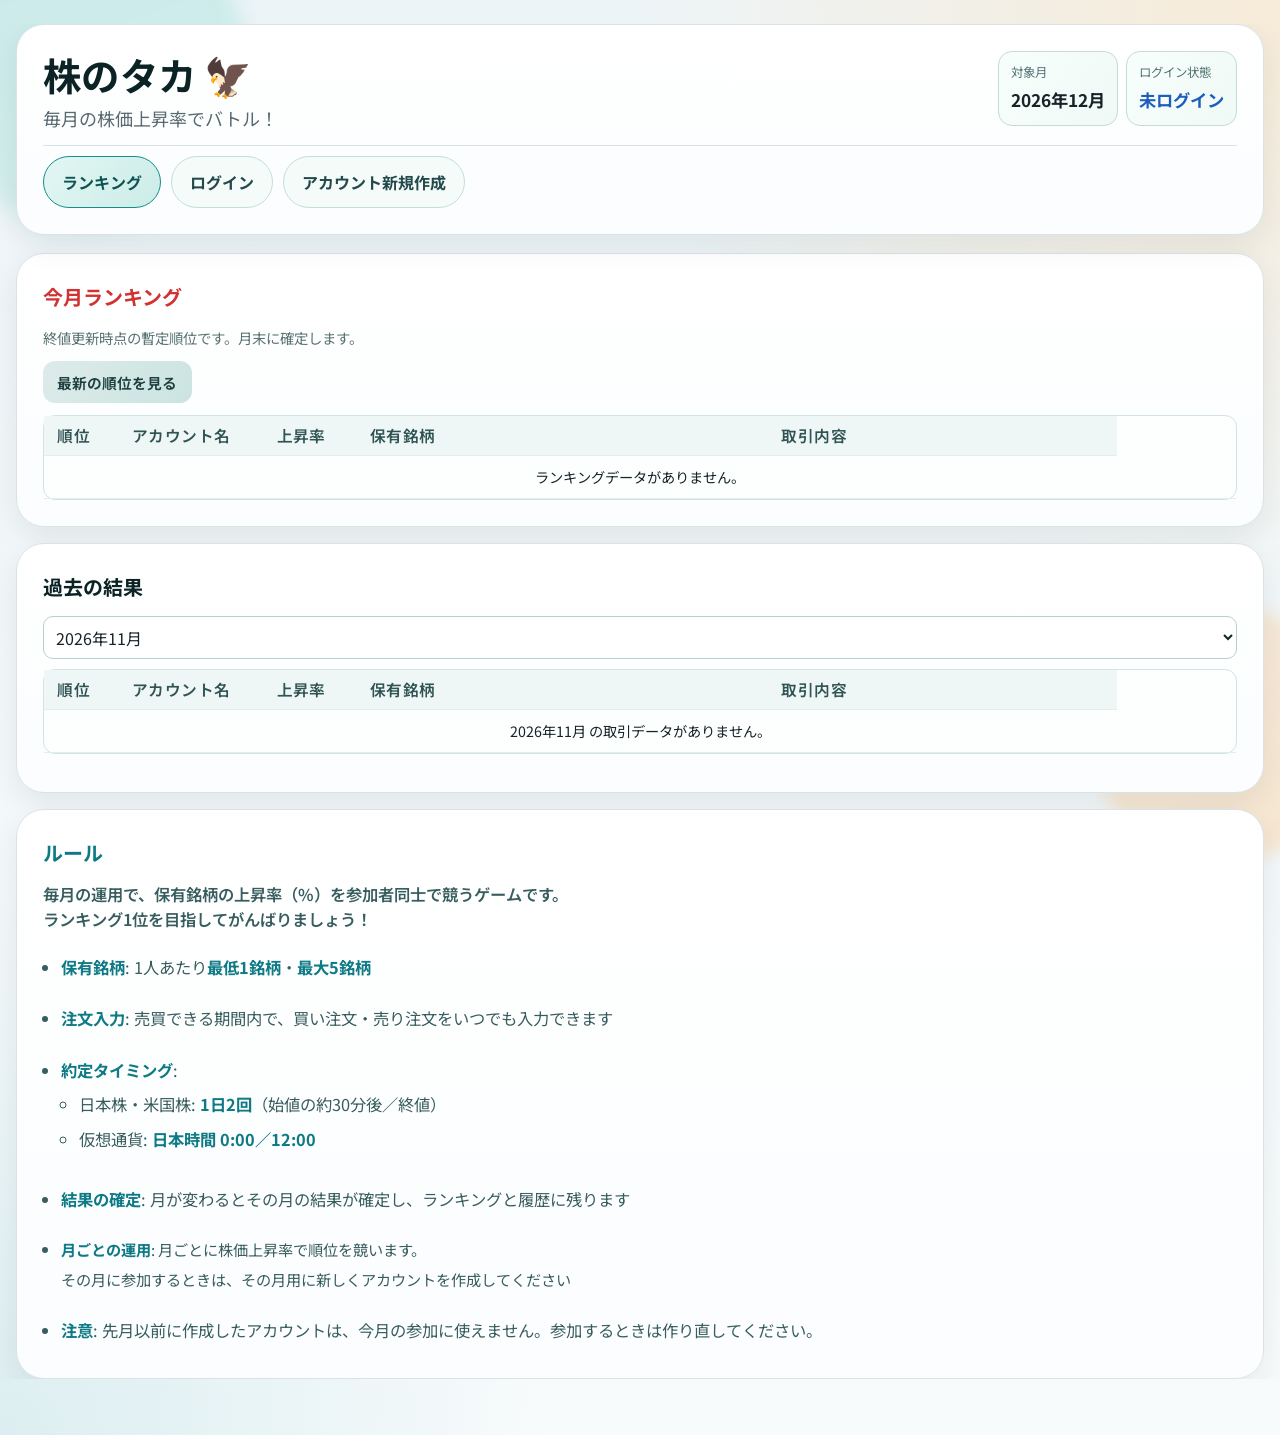
==== commit 5461ddba: "Add files via upload" ====
--- a/index.html
+++ b/index.html
@@ -124,7 +124,7 @@
     href="https://fonts.googleapis.com/css2?family=Noto+Sans+JP:wght@400;500;700&family=Zen+Kaku+Gothic+New:wght@400;500;700&display=swap"
     rel="stylesheet"
   />
-  <link rel="stylesheet" href="./stockgame.css?v=97" />
+  <link rel="stylesheet" href="./stockgame.css?v=100" />
 </head>
 <body>
   <noscript>
--- a/stockgame.css
+++ b/stockgame.css
@@ -250,6 +250,9 @@
   display: grid;
   gap: 8px;
   line-height: 1.7;
+  min-width: 0;
+  max-width: 100%;
+  box-sizing: border-box;
 }
 
 .layout-grid.with-left #ruleCard {
@@ -283,12 +286,17 @@
   font-size: clamp(0.86rem, 0.55vw + 0.78rem, 1.05rem);
   line-height: 1.6;
   font-weight: 600;
-  max-width: 40rem;
+  max-width: min(40rem, 100%);
+  box-sizing: border-box;
+  overflow-wrap: break-word;
+  word-break: keep-all;
 }
 
 #ruleCard .rule-body .rule-lead.rule-lead--flow {
   font-size: clamp(0.84rem, 0.5vw + 0.74rem, 1.02rem);
   line-height: 1.52;
+  max-width: 100%;
+  box-sizing: border-box;
 }
 
 /* ルール本文: 狭い画面だけ意図した位置で改行 */
@@ -302,19 +310,36 @@
   }
 }
 
-/* 月ごとの運用: 1行目の直後で改行。2行目は途中改行なし（幅に応じて文字サイズを縮小） */
+/* 月ごとの運用: 1行目の直後で改行。文字サイズは下の li.rule-li-monthly-ops の1箇所のみ変更（両行・強調も同じサイズ） */
+.rule-li-monthly-ops {
+  min-width: 0;
+  max-width: 100%;
+}
+
+.rule-body .rule-list > li.rule-li-monthly-ops,
+.register-rules-body .rule-list > li.rule-li-monthly-ops {
+  font-size: clamp(0.66rem, 0.16rem + 2.75vw, 0.95rem);
+  line-height: 1.56;
+}
+
 .rule-li-monthly-ops .rule-monthly-ops-line1 {
   display: block;
   margin-bottom: 0.42em;
-  line-height: 1.5;
-  font-size: 1em;
+  line-height: inherit;
+  max-width: 100%;
+  font-size: inherit;
+  overflow-wrap: break-word;
+  word-break: keep-all;
 }
 
 .rule-li-monthly-ops .rule-monthly-ops-line2 {
   display: block;
-  white-space: nowrap;
-  font-size: clamp(0.52rem, 0.26rem + 2.65vw, 0.92rem);
-  line-height: 1.58;
+  max-width: 100%;
+  white-space: normal;
+  font-size: inherit;
+  line-height: inherit;
+  overflow-wrap: break-word;
+  word-break: keep-all;
 }
 
 /* 約定タイミングの内側リスト: 狭い画面では文字を詰めて1行に近づける */
@@ -330,6 +355,20 @@
 .register-rules-body .rule-list {
   margin: 0;
   padding-left: 1.15rem;
+  min-width: 0;
+  max-width: 100%;
+  box-sizing: border-box;
+}
+
+/* 長文が右にはみ出さないよう、1段目の項目のみ幅と折り返し・可変フォントを指定 */
+.rule-body .rule-list > li,
+.register-rules-body .rule-list > li {
+  min-width: 0;
+  max-width: 100%;
+  font-size: clamp(0.7rem, 0.22rem + 2.55vw, 1.02rem);
+  line-height: 1.58;
+  overflow-wrap: break-word;
+  word-break: keep-all;
 }
 
 .rule-body .rule-list li,
@@ -634,20 +673,28 @@
 #authForm .auth-form-secondary-row {
   display: flex;
   flex-direction: row;
-  flex-wrap: nowrap;
+  flex-wrap: wrap;
   align-items: stretch;
   gap: 8px;
   margin-top: 1rem;
 }
 
 #authForm .auth-form-secondary-row .btn {
-  flex: 1 1 0;
-  min-width: 0;
+  flex: 1 1 auto;
+  min-width: max-content;
   min-height: 46px;
   padding: 8px 10px;
   font-size: clamp(0.78rem, 1.8vw + 0.55rem, 0.92rem);
   font-weight: 650;
   line-height: 1.2;
+  white-space: nowrap;
+}
+
+@media (max-width: 420px) {
+  #authForm .auth-form-secondary-row .btn {
+    flex: 1 1 100%;
+    justify-content: center;
+  }
 }
 
 .btn {
@@ -1399,12 +1446,14 @@
   text-align: center;
 }
 
-/* アカウント名（ID は最大8文字・2〜6文字は大きく、7〜8は枠に合わせてやや小さく） */
+/* アカウント名（見出しは折り返さない。本文セルは .rank-account-cell で折り返し） */
 #liveRankTable th:nth-child(2),
 #historyTable th:nth-child(2) {
   width: 13%;
-  min-width: 0;
-  white-space: normal;
+  min-width: 5.75rem;
+  white-space: nowrap;
+  word-break: keep-all;
+  overflow-wrap: normal;
   overflow: visible;
   text-overflow: clip;
   vertical-align: middle;
@@ -1446,33 +1495,35 @@
   letter-spacing: -0.015em;
 }
 
-/* 上昇率：セル内で左右・上下中央 */
+/* 上昇率：セル内で左右・上下中央（大きな数値・% でも隣列と重ならないよう最小幅を確保） */
 #liveRankTable th:nth-child(3),
 #liveRankTable td:nth-child(3),
 #historyTable th:nth-child(3),
 #historyTable td:nth-child(3) {
   width: 8%;
+  min-width: 5.65rem;
   white-space: nowrap;
   vertical-align: middle;
   text-align: center;
+  box-sizing: border-box;
 }
 
 /* 上昇率列と保有銘柄列のあいだを空け、数値と銘柄文が詰まって見えないようにする */
 #liveRankTable thead th:nth-child(3),
 #historyTable thead th:nth-child(3) {
-  padding-right: 14px;
+  padding-right: 20px;
 }
 #liveRankTable thead th:nth-child(4),
 #historyTable thead th:nth-child(4) {
-  padding-left: 12px;
+  padding-left: 16px;
 }
 #liveRankTable tbody tr.rank-row td:nth-child(3),
 #historyTable tbody tr.rank-row td:nth-child(3) {
-  padding-right: 14px;
+  padding-right: 20px;
 }
 #liveRankTable tbody tr.rank-row td:nth-child(4),
 #historyTable tbody tr.rank-row td:nth-child(4) {
-  padding-left: 12px;
+  padding-left: 16px;
 }
 
 .rank-holding-pending-label {
@@ -2943,7 +2994,7 @@
     display: table;
     width: 100%;
     max-width: 100%;
-    min-width: min(760px, max(100%, 32rem));
+    min-width: min(760px, max(100%, 36rem));
     table-layout: fixed;
     border-collapse: separate;
     border-spacing: 0;
@@ -2993,7 +3044,10 @@
 
   #liveRankTable thead th:nth-child(2),
   #historyTable thead th:nth-child(2) {
-    min-width: 5.35rem;
+    min-width: 6.85rem;
+    white-space: nowrap;
+    word-break: keep-all;
+    overflow-wrap: normal;
   }
 
   #liveRankTable thead th:nth-child(2),
@@ -3019,8 +3073,8 @@
   #liveRankTable td:nth-child(2),
   #historyTable th:nth-child(2),
   #historyTable td:nth-child(2) {
-    width: 19%;
-    min-width: 5.35rem;
+    width: 18%;
+    min-width: 6.85rem;
     max-width: none;
   }
 
@@ -3028,35 +3082,36 @@
   #liveRankTable td:nth-child(3),
   #historyTable th:nth-child(3),
   #historyTable td:nth-child(3) {
-    width: 11%;
-    min-width: 3.65rem;
+    width: 13%;
+    min-width: 6.25rem;
     max-width: none;
+    box-sizing: border-box;
   }
 
   #liveRankTable th:nth-child(4),
   #liveRankTable td:nth-child(4),
   #historyTable th:nth-child(4),
   #historyTable td:nth-child(4) {
-    width: 33%;
+    width: 31%;
     min-width: 0;
     max-width: none;
   }
 
   #liveRankTable thead th:nth-child(3),
   #historyTable thead th:nth-child(3) {
-    padding-right: clamp(12px, 3.2vw, 18px);
+    padding-right: clamp(14px, 4vw, 22px);
   }
 
   #liveRankTable thead th:nth-child(4),
   #historyTable thead th:nth-child(4) {
-    padding-left: clamp(12px, 3.2vw, 18px);
+    padding-left: clamp(14px, 4vw, 22px);
   }
 
   #liveRankTable th:nth-child(5),
   #liveRankTable td:nth-child(5),
   #historyTable th:nth-child(5),
   #historyTable td:nth-child(5) {
-    width: 21%;
+    width: 20%;
     min-width: 0;
     max-width: none;
   }
@@ -3065,7 +3120,7 @@
   #liveRankTable td:nth-child(6),
   #historyTable th:nth-child(6),
   #historyTable td:nth-child(6) {
-    width: 7%;
+    width: 9%;
     min-width: 2.85rem;
     max-width: none;
     padding-left: 4px;
@@ -3121,12 +3176,12 @@
     white-space: nowrap;
     word-break: normal;
     overflow-wrap: normal;
-    padding-right: clamp(12px, 3.5vw, 18px);
+    padding-right: clamp(14px, 4vw, 22px);
   }
 
   #liveRankTable tbody tr.rank-row td:nth-child(4),
   #historyTable tbody tr.rank-row td:nth-child(4) {
-    padding-left: clamp(12px, 3.5vw, 18px);
+    padding-left: clamp(14px, 4vw, 22px);
   }
 
   #liveRankTable tbody tr.rank-row td:nth-child(3) .rank-pct-cell__inner,
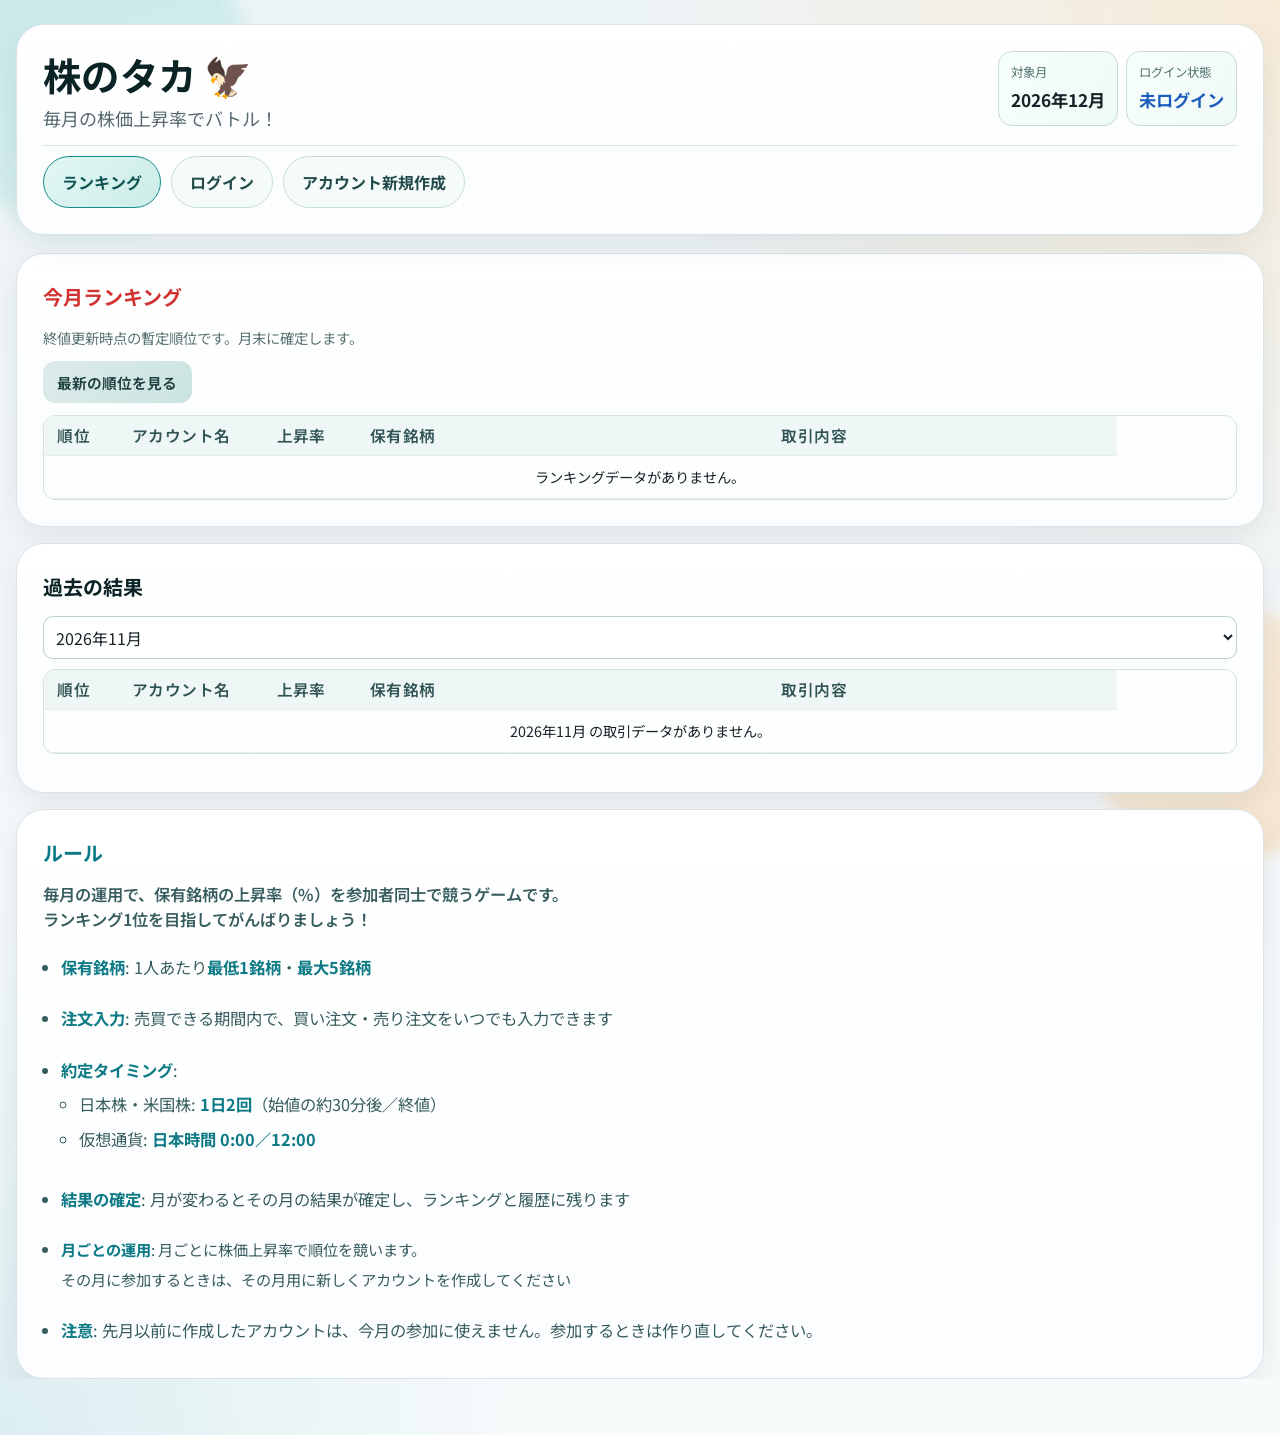
==== commit 7cc14749: "Add files via upload" ====
--- a/index.html
+++ b/index.html
@@ -124,7 +124,7 @@
     href="https://fonts.googleapis.com/css2?family=Noto+Sans+JP:wght@400;500;700&family=Zen+Kaku+Gothic+New:wght@400;500;700&display=swap"
     rel="stylesheet"
   />
-  <link rel="stylesheet" href="./stockgame.css?v=100" />
+  <link rel="stylesheet" href="./stockgame.css?v=107" />
 </head>
 <body>
   <noscript>
@@ -609,6 +609,6 @@
     };
   </script>
   <script src="./jp_company_autocomplete_engine.js"></script>
-  <script src="./stockgame.js?v=104" defer></script>
+  <script src="./stockgame.js?v=109" defer></script>
 </body>
 </html>
--- a/stockgame.css
+++ b/stockgame.css
@@ -1341,7 +1341,9 @@
 #liveRankTable,
 #historyTable {
   table-layout: fixed;
-  min-width: 0;
+  /* テーブルが細く潰れると「アカウント名」と「上昇率」が重なって見えるため、
+     最低幅を確保し、狭い場合は table-wrap 側で横スクロールさせる */
+  min-width: 760px;
   max-width: 100%;
   width: 100%;
 }
@@ -1349,7 +1351,7 @@
 /* 横スクロールは table 幅内に収める。hidden だと最終列（メニュー）が切れることがあるため使わない */
 #liveRankCard .table-wrap,
 #historyCard .table-wrap {
-  overflow-x: visible;
+  overflow-x: auto;
   max-width: 100%;
 }
 
@@ -1926,11 +1928,97 @@
   margin: 4px 0 0 0;
   padding-left: 1rem;
   list-style: disc;
+  /* 取引内容内だけが横スクロールになるのを防ぐ（横スクロールは表全体で行う） */
+  overflow-x: visible !important;
 }
 .rank-trade-inline-item {
   margin: 2px 0;
   line-height: 1.4;
 }
+
+/* ランキング「取引内容」: 見やすい段落区切り（名前→購入→現在/売却→損益%） */
+.rank-trade-inline-item {
+  list-style-position: outside;
+}
+.rank-trade-inline-item .rank-trade-line {
+  display: block;
+  max-width: 100%;
+  overflow-wrap: break-word;
+  word-break: keep-all;
+  line-height: 1.45;
+}
+.rank-trade-inline-item .rank-trade-line--kv {
+  /* 「購入：$176.70」のようにラベルと値は分断しない。入り切らない場合は横スクロールで読む */
+  white-space: nowrap;
+  overflow-wrap: normal;
+  word-break: normal;
+}
+.rank-trade-inline-item .rank-trade-line--pct {
+  white-space: nowrap;
+  overflow-wrap: normal;
+  word-break: normal;
+  font-variant-numeric: tabular-nums;
+}
+.rank-trade-inline-item .rank-trade-line--name {
+  margin-bottom: 0.1em;
+}
+.rank-trade-inline-item .rank-trade-line:last-child {
+  margin-top: 0.08em;
+  font-weight: 700;
+}
+
+/* 取引内容を開いたときは「表全体」を横スクロールさせる（内容部分だけの横スクロールはしない） */
+.rank-trade-details[open] .rank-trade-inline-list {
+  overflow: visible;
+  padding-bottom: 0;
+}
+.rank-trade-details[open] .rank-trade-inline-item {
+  min-width: 0;
+}
+
+/* 取引内容を開いた時だけ、取引内容列を広げて見やすくする */
+#liveRankTable.rank-table--trade-expanded,
+#historyTable.rank-table--trade-expanded {
+  /* 取引内容列は「最長行の右端＝必要最小幅」にしたいので auto で内容に合わせる。
+     ただし表が縮みすぎないよう min-width で親幅を下回らせない。 */
+  table-layout: auto;
+  width: max-content;
+  min-width: max(100%, 760px);
+}
+#liveRankTable.rank-table--trade-expanded td.rank-trade-col,
+#historyTable.rank-table--trade-expanded td.rank-trade-col {
+  /* 取引内容列は内容（nowrap行）の最大幅に合わせる */
+  min-width: 0;
+  width: auto;
+}
+
+/* 展開時も「取引内容以外」は通常時の幅感を維持（潰れ・圧縮を防止） */
+#liveRankTable.rank-table--trade-expanded th:nth-child(1),
+#liveRankTable.rank-table--trade-expanded td:nth-child(1),
+#historyTable.rank-table--trade-expanded th:nth-child(1),
+#historyTable.rank-table--trade-expanded td:nth-child(1) { width: 9%; min-width: 3.35rem; }
+
+#liveRankTable.rank-table--trade-expanded th:nth-child(2),
+#liveRankTable.rank-table--trade-expanded td:nth-child(2),
+#historyTable.rank-table--trade-expanded th:nth-child(2),
+#historyTable.rank-table--trade-expanded td:nth-child(2) { width: 18%; min-width: 6.85rem; }
+
+#liveRankTable.rank-table--trade-expanded th:nth-child(3),
+#liveRankTable.rank-table--trade-expanded td:nth-child(3),
+#historyTable.rank-table--trade-expanded th:nth-child(3),
+#historyTable.rank-table--trade-expanded td:nth-child(3) { width: 13%; min-width: 6.25rem; }
+
+#liveRankTable.rank-table--trade-expanded th:nth-child(4),
+#liveRankTable.rank-table--trade-expanded td:nth-child(4),
+#historyTable.rank-table--trade-expanded th:nth-child(4),
+#historyTable.rank-table--trade-expanded td:nth-child(4) { width: 31%; min-width: 12rem; }
+
+/* 取引内容列(5)は auto（内容に合わせる） */
+
+#liveRankTable.rank-table--trade-expanded th:nth-child(6),
+#liveRankTable.rank-table--trade-expanded td:nth-child(6),
+#historyTable.rank-table--trade-expanded th:nth-child(6),
+#historyTable.rank-table--trade-expanded td:nth-child(6) { width: 9%; min-width: 4.75rem; }
 
 /* 価格・状態・ランキング注記: 改行表示用（… で切らない） */
 .price-line-primary {
@@ -3226,6 +3314,10 @@
     margin: 3px 0;
   }
 
+  .rank-trade-inline-item .rank-trade-line {
+    line-height: 1.35;
+  }
+
   #rankReportModal .rank-report-dialog {
     width: min(100%, 96vw);
     padding: 0.75rem 0.65rem;
@@ -3309,6 +3401,7 @@
     line-height: 1.42;
     max-height: 10rem;
     overflow-y: auto;
+    overflow-x: hidden; /* セル単体で横スクロールさせない */
     -webkit-overflow-scrolling: touch;
   }
 
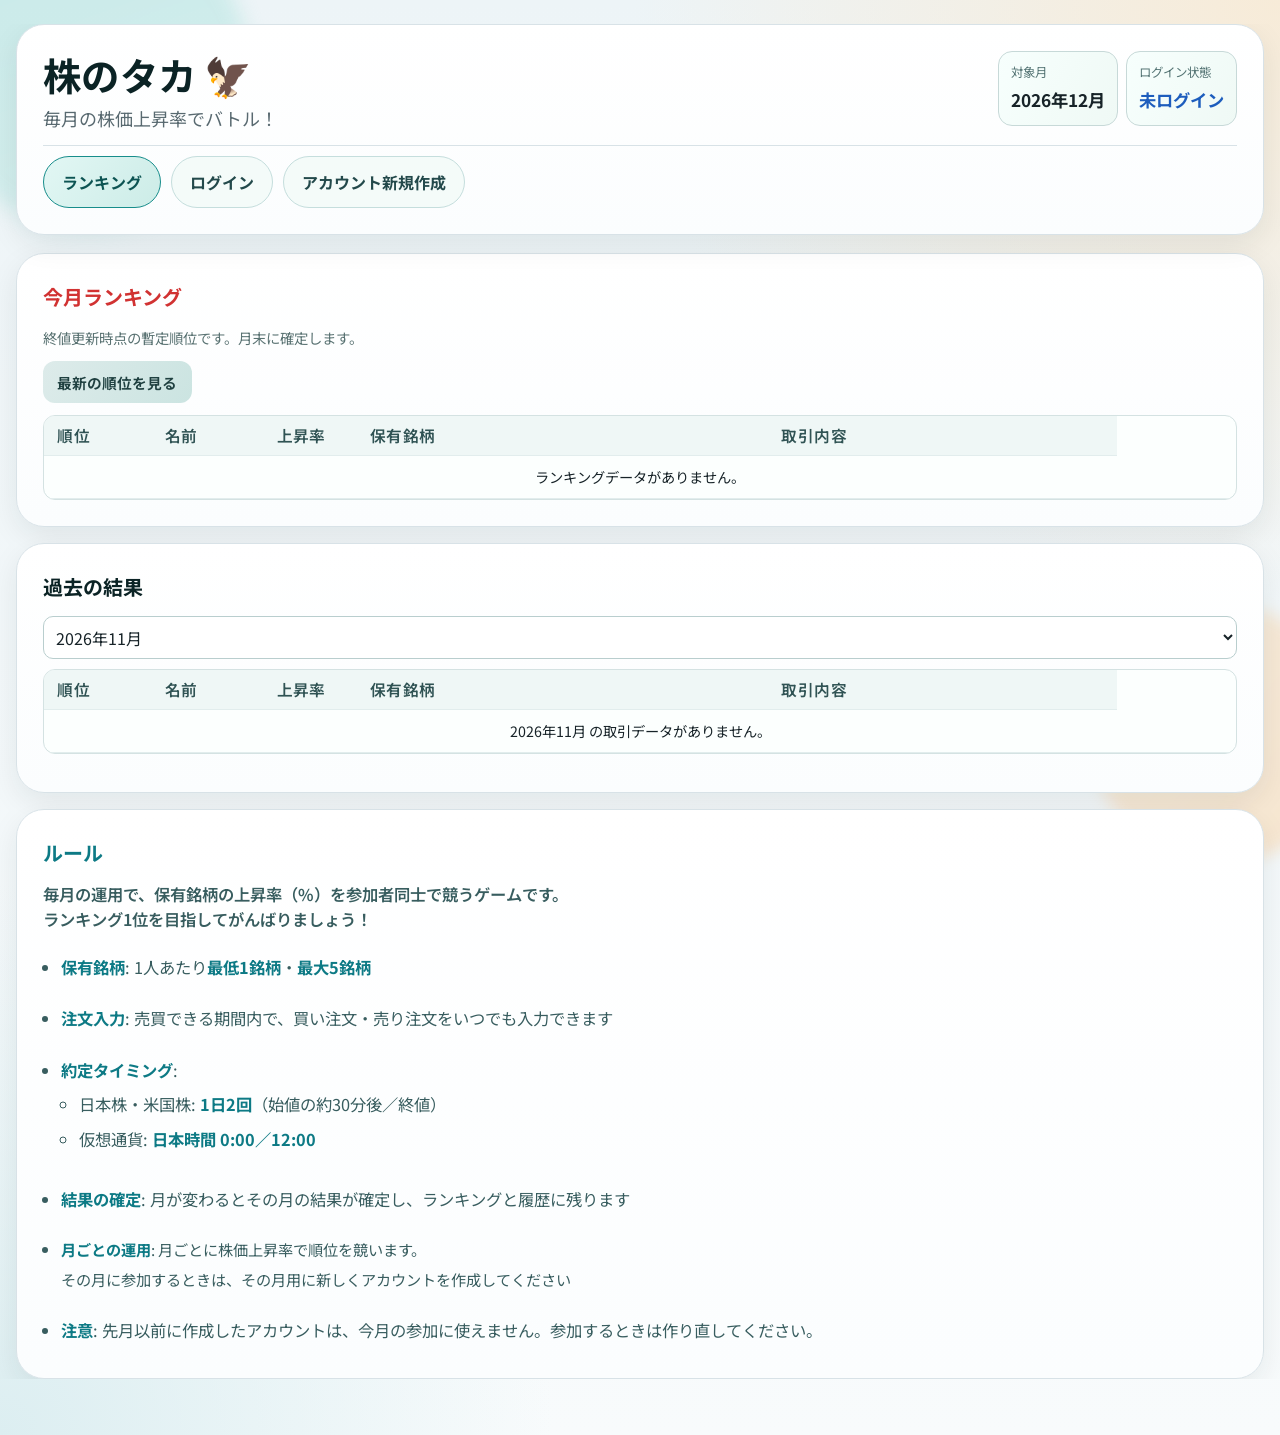
==== commit 24d09f53: "Add files via upload" ====
--- a/index.html
+++ b/index.html
@@ -124,7 +124,7 @@
     href="https://fonts.googleapis.com/css2?family=Noto+Sans+JP:wght@400;500;700&family=Zen+Kaku+Gothic+New:wght@400;500;700&display=swap"
     rel="stylesheet"
   />
-  <link rel="stylesheet" href="./stockgame.css?v=107" />
+  <link rel="stylesheet" href="./stockgame.css?v=109" />
 </head>
 <body>
   <noscript>
@@ -499,7 +499,7 @@
               <thead>
                 <tr>
                   <th>順位</th>
-                  <th>アカウント名</th>
+                  <th>名前</th>
                   <th>上昇率</th>
                   <th>保有銘柄</th>
                   <th>取引内容</th>
@@ -521,7 +521,7 @@
               <thead>
                 <tr>
                   <th>順位</th>
-                  <th>アカウント名</th>
+                  <th>名前</th>
                   <th>上昇率</th>
                   <th>保有銘柄</th>
                   <th>取引内容</th>
@@ -609,6 +609,6 @@
     };
   </script>
   <script src="./jp_company_autocomplete_engine.js"></script>
-  <script src="./stockgame.js?v=109" defer></script>
+  <script src="./stockgame.js?v=115" defer></script>
 </body>
 </html>
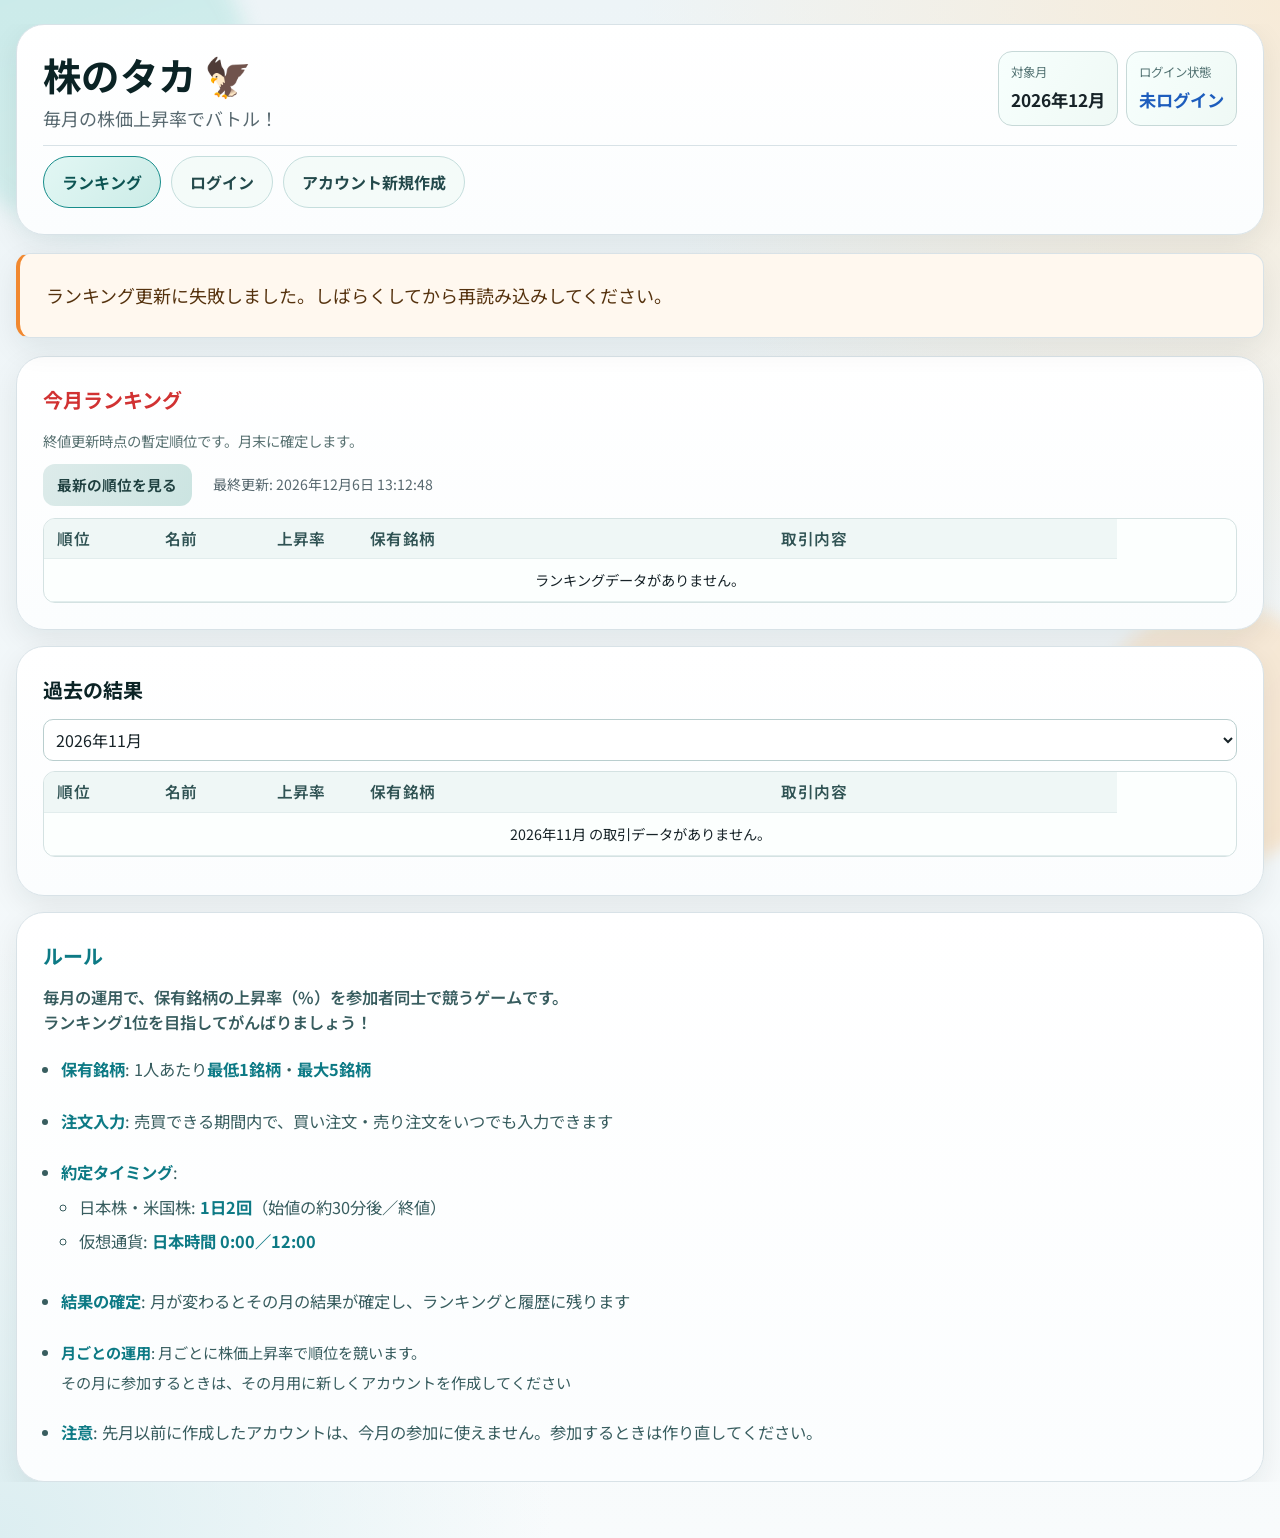
==== commit e5ddb350: "Add files via upload" ====
--- a/index.html
+++ b/index.html
@@ -491,7 +491,10 @@
           <h2 class="rank-live-title">今月ランキング</h2>
           <p class="section-note">終値更新時点の暫定順位です。月末に確定します。</p>
           <div class="rank-refresh-toolbar">
-            <button id="refreshRankBtn" class="btn btn-secondary rank-refresh-btn" type="button">最新の順位を見る</button>
+            <div class="rank-refresh-row">
+              <button id="refreshRankBtn" class="btn btn-secondary rank-refresh-btn" type="button">最新の順位を見る</button>
+              <span id="rankRefreshProgress" class="rank-refresh-progress" aria-live="polite"></span>
+            </div>
             <span id="rankLastUpdateLabel" class="section-note rank-last-update-label"></span>
           </div>
           <div class="table-wrap">
@@ -591,7 +594,7 @@
      * Supabase（株のタカクラウド）: service_role（秘密キー）は絶対に書かないこと。Firebase 同期と同時に enabled にしないこと。
      *
      * 運用チェックリスト（本番で Supabase を有効にする前）:
-     * 1) supabase/migrations をすべて適用（app_users / game_state / device_season_registrations など）
+     * 1) supabase/migrations をすべて適用（app_users / game_state / ranking_entries / market_symbol_cache の RPC など）
      * 2) Edge Functions をデプロイ: register, login, logout, load-state, save-state, reset-password,
      *    change-password, rename-account, delete-account, ranking-snapshot（config.toml の verify_jwt=false を反映）
      * 3) シークレット: STOCKGAME_SESSION_SECRET（またはプロジェクトで使っているセッション用 env）を設定
--- a/stockgame.css
+++ b/stockgame.css
@@ -1020,6 +1020,23 @@
   font-size: clamp(0.78rem, 0.55vw + 0.68rem, 0.92rem);
   font-weight: 650;
   align-self: flex-start;
+}
+
+.rank-refresh-row {
+  display: flex;
+  flex-direction: row;
+  flex-wrap: wrap;
+  align-items: center;
+  gap: 0.35rem 0.55rem;
+}
+
+.rank-refresh-progress {
+  margin: 0;
+  font-size: clamp(0.62rem, 0.35vw + 0.58rem, 0.72rem);
+  line-height: 1.2;
+  color: var(--muted);
+  font-variant-numeric: tabular-nums;
+  min-height: 1em;
 }
 
 .rank-refresh-toolbar .rank-last-update-label {
@@ -3226,9 +3243,10 @@
   #liveRankTable tbody tr.rank-table-empty td,
   #historyTable tbody tr.rank-table-empty td {
     display: table-cell;
-    width: 100%;
-    min-width: 16rem;
-    max-width: none;
+    /* 空行（colspan）で表が縮んだり、見出しが重なったりしないようにする */
+    width: auto;
+    min-width: 0;
+    max-width: 100%;
     padding: 16px 12px;
     text-align: center;
     border-bottom: 1px solid rgba(18, 61, 62, 0.1);
@@ -3403,6 +3421,33 @@
     overflow-y: auto;
     overflow-x: hidden; /* セル単体で横スクロールさせない */
     -webkit-overflow-scrolling: touch;
+  }
+
+  /* 銘柄未登録 など短い注記が「未登\n録」のように割れないように少し縮小＋改行抑止 */
+  #liveRankTable tbody tr.rank-row td.rank-trade-col .rank-note,
+  #historyTable tbody tr.rank-row td.rank-trade-col .rank-note {
+    font-size: clamp(0.54rem, 1.05vw + 0.4rem, 0.72rem);
+    white-space: nowrap;
+    overflow-wrap: normal;
+    word-break: keep-all;
+    display: inline-block;
+    max-width: 100%;
+  }
+
+  /* 「注文中（n銘柄が約定待ち）」: 2行に割れないように（スマホ） */
+  #liveRankTable tbody tr.rank-row td.rank-trade-col .rank-note--stacked,
+  #historyTable tbody tr.rank-row td.rank-trade-col .rank-note--stacked {
+    display: inline;
+    white-space: nowrap;
+    font-size: clamp(0.54rem, 1.05vw + 0.4rem, 0.72rem);
+    line-height: 1.35;
+  }
+  #liveRankTable tbody tr.rank-row td.rank-trade-col .rank-note--stacked .rank-note__line1,
+  #liveRankTable tbody tr.rank-row td.rank-trade-col .rank-note--stacked .rank-note__line2,
+  #historyTable tbody tr.rank-row td.rank-trade-col .rank-note--stacked .rank-note__line1,
+  #historyTable tbody tr.rank-row td.rank-trade-col .rank-note--stacked .rank-note__line2 {
+    display: inline;
+    white-space: nowrap;
   }
 
   #liveRankTable tbody tr.rank-row td.rank-account-cell,
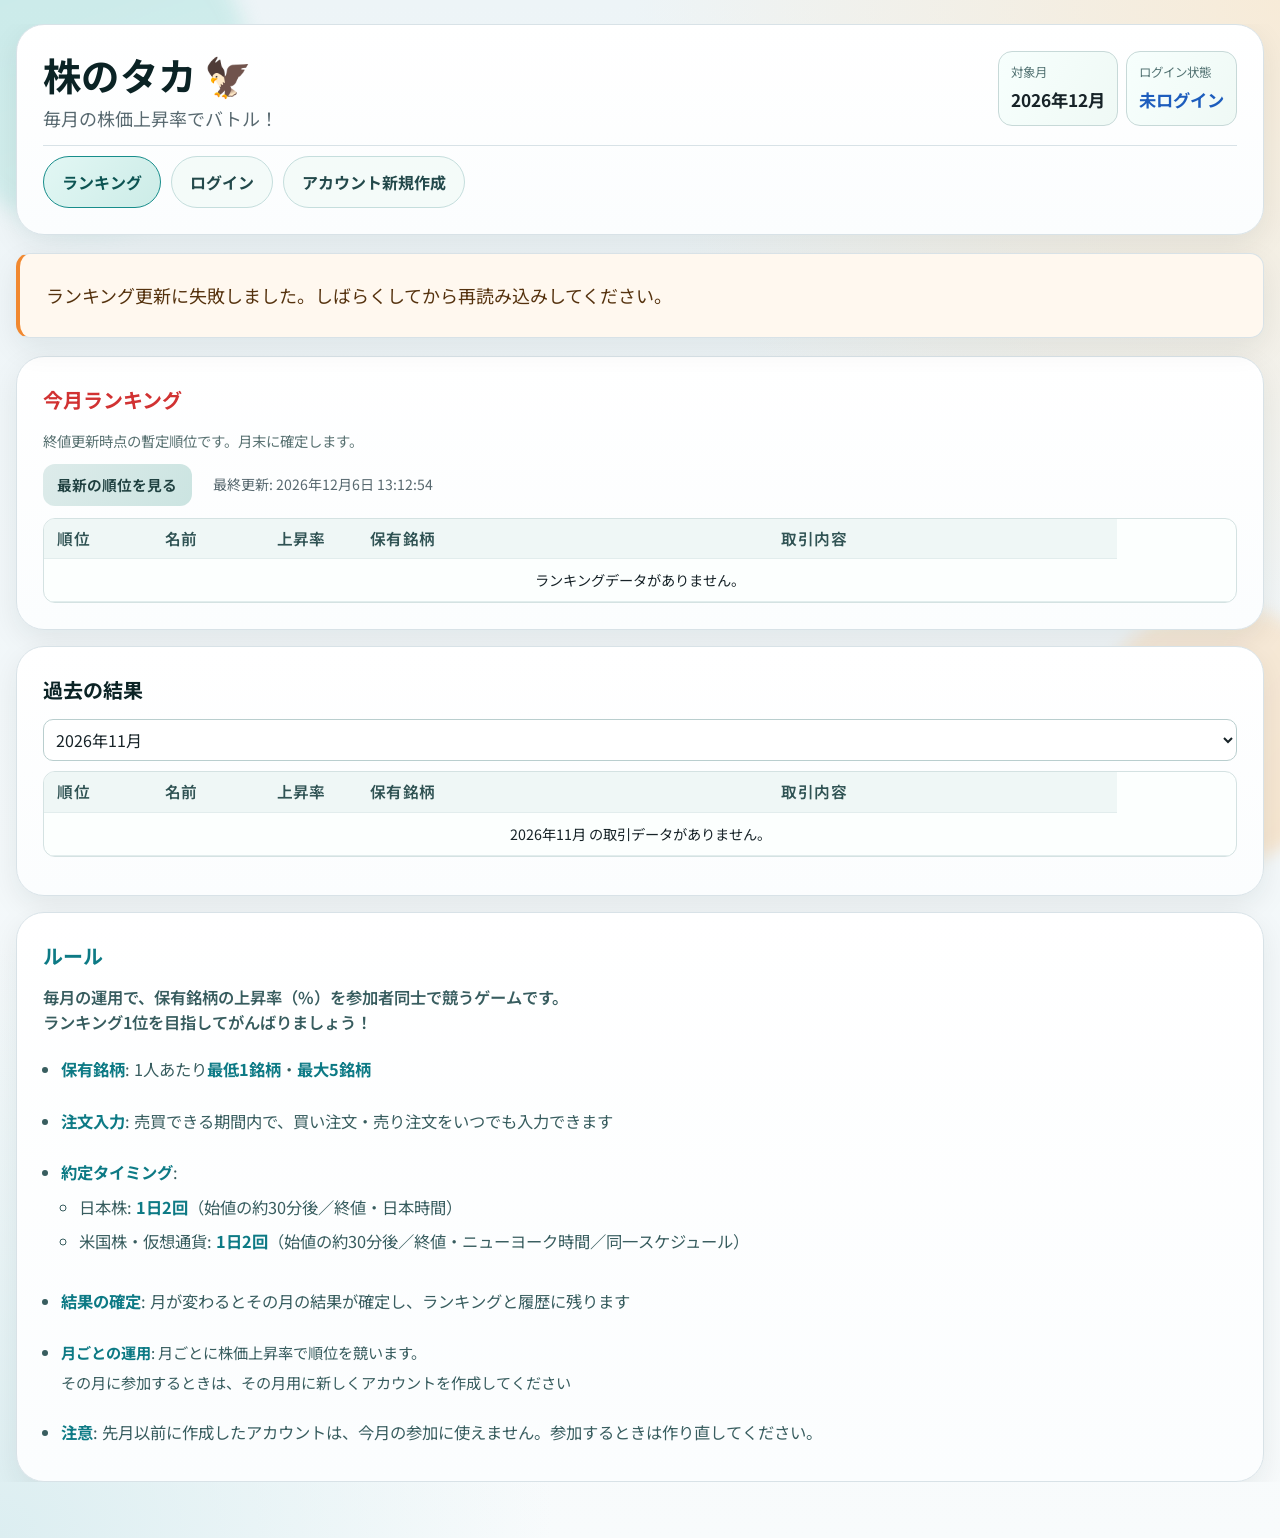
==== commit d83f2924: "Add files via upload" ====
--- a/index.html
+++ b/index.html
@@ -108,7 +108,7 @@
             "name": "約定はいつですか？",
             "acceptedAnswer": {
               "@type": "Answer",
-              "text": "日本株・米国株は1日2回（寄りの約30分後と終値）、仮想通貨は日本時間0:00と12:00を目安にゲーム内で約定します。"
+              "text": "日本株は1日2回（寄りの約30分後と終値・日本時間）。米国株と仮想通貨は同じスケジュールで、ニューヨーク時間の寄り付き後と終値を目安に各1日2回ゲーム内で約定します。"
             }
           }
         ]
@@ -124,7 +124,7 @@
     href="https://fonts.googleapis.com/css2?family=Noto+Sans+JP:wght@400;500;700&family=Zen+Kaku+Gothic+New:wght@400;500;700&display=swap"
     rel="stylesheet"
   />
-  <link rel="stylesheet" href="./stockgame.css?v=109" />
+  <link rel="stylesheet" href="./stockgame.css?v=120" />
 </head>
 <body>
   <noscript>
@@ -172,7 +172,7 @@
         <div class="intro-body">
           <p><strong>このアプリでできること</strong><br>毎月の運用で、保有銘柄の上昇率（%）を参加者同士で競うゲームです。ランキング1位を目指してがんばりましょう！</p>
           <p><strong>保有できる銘柄数</strong><br>銘柄の追加画面で、<strong>最低1銘柄</strong>・<strong>最大5銘柄</strong>まで保有できます。</p>
-          <p><strong>注文と約定</strong><br>買い注文・売り注文は、売買できる期間内であればいつでも入力できます。<br class="rule-br-mobile" />約定のタイミングは市場ごとに決まっています。<br />日本株・米国株は<strong>1日2回</strong>（寄りの約30分後と終値）、仮想通貨は<strong>日本時間 0:00／12:00</strong>に約定します。</p>
+          <p><strong>注文と約定</strong><br>買い注文・売り注文は、売買できる期間内であればいつでも入力できます。<br class="rule-br-mobile" />約定のタイミングは市場ごとに決まっています。<br />日本株は<strong>1日2回</strong>（寄りの約30分後と終値・日本時間）。米国株・仮想通貨は<strong>同じく1日2回</strong>（ニューヨーク時間の寄り付き後と終値）に約定します。</p>
           <p><strong>対象月</strong><br>毎月1日0:00（日本時間）から月末まで。その月の結果は月が変わると確定し、履歴に残ります。</p>
         </div>
         <button type="button" class="btn btn-primary intro-close-btn">理解しました</button>
@@ -205,8 +205,8 @@
               <li><strong>注文入力</strong>: 売買できる期間内で、<br class="rule-br-mobile" />買い注文・売り注文をいつでも入力できます</li>
               <li><strong>約定タイミング</strong>:
                 <ul class="rule-timing-sub">
-                  <li>日本株・米国株: <strong>1日2回</strong>（始値の約30分後／終値）</li>
-                  <li>仮想通貨: <strong>日本時間 0:00／12:00</strong></li>
+                  <li>日本株: <strong>1日2回</strong>（始値の約30分後／終値・日本時間）</li>
+                  <li>米国株・仮想通貨: <strong>1日2回</strong>（始値の約30分後／終値・ニューヨーク時間／同一スケジュール）</li>
                 </ul>
               </li>
               <li><strong>結果の確定</strong>: 月が変わるとその月の結果が確定し、ランキングと履歴に残ります</li>
@@ -267,19 +267,20 @@
           <h2 id="authCardTitle">ログイン</h2>
           <form id="authForm" autocomplete="on">
             <div class="field">
-              <label for="authName">アカウント名（ID）</label>
+              <label for="authName"><span class="field-label-title">アカウント名（ID）</span><span id="authNameLabelNote" class="field-label-note hidden">　※本名はやめてください</span></label>
               <input id="authName" name="username" type="text" maxlength="8" placeholder="例: たろう / trader01" required />
               <small id="authNameHintRegister" class="hidden">日本語可。2〜8文字、日本語/英数字/記号を使用できます。</small>
             </div>
             <div class="field auth-field-password">
-              <label for="authPassword">パスワード</label>
+              <label for="authPassword"><span class="field-label-title">パスワード</span><span id="authPasswordLabelNote" class="field-label-note hidden">　※大切なパスワードを使用しないでください（流出の責任は取りません）</span></label>
               <div class="input-with-toggle">
               <input id="authPassword" name="password" type="password" maxlength="30" placeholder="英字・数字・記号/ 4文字以上" required autocomplete="new-password" />
                 <button type="button" class="password-toggle-btn password-toggle-eye" id="authPasswordToggle" aria-label="押している間だけパスワードを表示" title="押している間だけ表示"><svg class="eye-icon" xmlns="http://www.w3.org/2000/svg" viewBox="0 0 24 24" fill="none" stroke="currentColor" stroke-width="2" aria-hidden="true"><path d="M1 12s4-8 11-8 11 8 11 8-4 8-11 8-11-8-11-8z"/><circle cx="12" cy="12" r="3"/></svg></button>
               </div>
-              <small>4〜30文字（英字・数字・記号、空白なし）</small>
-            </div>
-            <div class="field hidden" id="passwordConfirmField">
+              <small id="authPasswordHintLogin" class="auth-password-hint">4〜30文字（英字・数字・記号、空白なし）</small>
+              <small id="authPasswordHintRegister" class="auth-password-hint hidden" role="note">4〜30文字（英字・数字・記号、空白なし）※簡単なパスワードで大丈夫です。</small>
+            </div>
+            <div class="field auth-field-password-confirm hidden" id="passwordConfirmField">
               <label for="authPasswordConfirm">パスワード（確認）</label>
               <div class="input-with-toggle">
                 <input id="authPasswordConfirm" name="password_confirm" type="password" maxlength="30" placeholder="もう一度入力" />
@@ -297,12 +298,10 @@
               </select>
               <label for="authRecoveryAnswer" style="margin-top: 0.5rem;">回答</label>
               <input id="authRecoveryAnswer" name="recovery_answer" type="text" maxlength="50" placeholder="回答を入力（2文字以上）" autocomplete="off" />
-              <small id="authRecoveryAnswerHint">英字・記号・数字・日本語</small>
-              <small>パスワードを忘れたときに使います。内容は保存時のみ暗号化され、第三者には見えません。</small>
-            </div>
-            <p id="registerTrialNotice" class="register-trial-notice hidden" role="note">
-              ※大切なパスワードは使用しないでください。
-            </p>
+              <small id="authRecoveryAnswerHint" class="auth-recovery-help">英字・記号・数字・日本語。ひらがなとカタカナは同じとして扱います。</small>
+              <small class="auth-recovery-help">パスワードを忘れたときに使います。内容は保存時のみ暗号化され、第三者には見えません。</small>
+              <small class="auth-recovery-help">※大切なパスワードは使用しないでください。プライバシーポリシーはありません。自己責任でお願いします。</small>
+            </div>
             <p id="registerCountInfo" class="section-note hidden">登録可能数: <strong id="accountCountLabel">0 / 100</strong></p>
             <div class="auth-form-button-stack">
               <div class="auth-form-submit-row">
@@ -327,8 +326,8 @@
             </select>
             <label for="resetRecoveryAnswer">回答</label>
             <input id="resetRecoveryAnswer" type="text" maxlength="50" placeholder="回答を入力（2文字以上）" autocomplete="off" />
-            <small id="resetRecoveryAnswerHint">ひらがなとカタカナは同じとして扱います。</small>
-            <label for="resetNewPassword">新しいパスワード</label>
+            <small id="resetRecoveryAnswerHint" class="auth-recovery-help">英字・記号・数字・日本語。ひらがなとカタカナは同じとして扱います。</small>
+            <label for="resetNewPassword"><span class="field-label-title">新しいパスワード</span><span class="field-label-note">　※大切なパスワードを使用しないでください（流出の責任は取りません）</span></label>
             <div class="input-with-toggle">
               <input id="resetNewPassword" type="password" maxlength="30" placeholder="英字・数字・記号/ 4文字以上" />
               <button type="button" class="password-toggle-btn password-toggle-eye" id="resetNewPasswordToggle" aria-label="押している間だけ表示" title="押している間だけ表示"><svg class="eye-icon" xmlns="http://www.w3.org/2000/svg" viewBox="0 0 24 24" fill="none" stroke="currentColor" stroke-width="2" aria-hidden="true"><path d="M1 12s4-8 11-8 11 8 11 8-4 8-11 8-11-8-11-8z"/><circle cx="12" cy="12" r="3"/></svg></button>
@@ -382,7 +381,7 @@
           </div>
           <div id="renameFormBlock" class="account-form-block hidden">
             <form id="renameForm" class="stack-form">
-              <label for="renameInput">アカウント名（ID）変更</label>
+              <label for="renameInput"><span class="field-label-title">アカウント名（ID）変更</span><span class="field-label-note">　※本名はやめてください</span></label>
               <input id="renameInput" type="text" maxlength="8" placeholder="新しいアカウント名" />
               <button type="submit" class="btn btn-strong">名前を更新</button>
             </form>
@@ -394,7 +393,7 @@
                 <input id="currentPasswordInput" type="password" maxlength="30" placeholder="現在のパスワード" />
                 <button type="button" class="password-toggle-btn password-toggle-eye" id="currentPasswordToggle" aria-label="押している間だけ表示" title="押している間だけ表示"><svg class="eye-icon" xmlns="http://www.w3.org/2000/svg" viewBox="0 0 24 24" fill="none" stroke="currentColor" stroke-width="2" aria-hidden="true"><path d="M1 12s4-8 11-8 11 8 11 8-4 8-11 8-11-8-11-8z"/><circle cx="12" cy="12" r="3"/></svg></button>
               </div>
-              <label for="nextPasswordInput">新しいパスワード</label>
+              <label for="nextPasswordInput"><span class="field-label-title">新しいパスワード</span><span class="field-label-note">　※大切なパスワードを使用しないでください（流出の責任は取りません）</span></label>
               <div class="input-with-toggle">
                 <input id="nextPasswordInput" type="password" maxlength="30" placeholder="英字・数字・記号（()など）/ 4文字以上" />
                 <button type="button" class="password-toggle-btn password-toggle-eye" id="nextPasswordToggle" aria-label="押している間だけ表示" title="押している間だけ表示"><svg class="eye-icon" xmlns="http://www.w3.org/2000/svg" viewBox="0 0 24 24" fill="none" stroke="currentColor" stroke-width="2" aria-hidden="true"><path d="M1 12s4-8 11-8 11 8 11 8-4 8-11 8-11-8-11-8z"/><circle cx="12" cy="12" r="3"/></svg></button>
@@ -478,7 +477,7 @@
             <div id="apiDiagMessage" class="api-diag hidden"></div>
             <div class="pick-timing-note pick-timing-note--below-diag" role="note">
               <span class="pick-timing-note__hdr">約定</span>
-              <span class="pick-timing-note__txt">日本・米国株は「寄りの約30分後」と「終値」。仮想通貨は日本時間の0:00と12:00</span>
+              <span class="pick-timing-note__txt">日本株は「寄りの約30分後」と「終値」（日本時間）。米国株・仮想通貨はニューヨーク時間で同じく「寄りの約30分後」と「終値」</span>
             </div>
           </div>
           <p id="pickUnconfirmedNotice" class="section-note pick-unconfirmed-notice hidden" aria-live="polite">※未確定のまま他画面へ移動すると変更は破棄されます。</p>
@@ -568,8 +567,8 @@
             <li><strong>注文入力</strong>: 売買できる期間内で、<br class="rule-br-mobile" />買い注文・売り注文をいつでも入力できます</li>
             <li><strong>約定タイミング</strong>:
               <ul class="rule-timing-sub">
-                <li>日本株・米国株: <strong>1日2回</strong>（始値の約30分後／終値）</li>
-                <li>仮想通貨: <strong>日本時間 0:00／12:00</strong></li>
+                <li>日本株: <strong>1日2回</strong>（始値の約30分後／終値・日本時間）</li>
+                <li>米国株・仮想通貨: <strong>1日2回</strong>（始値の約30分後／終値・ニューヨーク時間／同一スケジュール）</li>
               </ul>
             </li>
             <li><strong>結果の確定</strong>: 月が変わるとその月の結果が確定し、ランキングと履歴に残ります</li>
@@ -612,6 +611,6 @@
     };
   </script>
   <script src="./jp_company_autocomplete_engine.js"></script>
-  <script src="./stockgame.js?v=115" defer></script>
+  <script src="./stockgame.js?v=128" defer></script>
 </body>
 </html>
--- a/stockgame.css
+++ b/stockgame.css
@@ -126,11 +126,32 @@
   overflow-wrap: break-word;
 }
 
-.register-trial-notice {
-  margin: 0 0 8px;
+.auth-password-hint {
+  display: block;
+  margin-top: 0.35rem;
   font-size: 0.85rem;
   line-height: 1.5;
   color: var(--muted);
+}
+
+/* 再設定回答まわりの説明文（フォントサイズを揃える） */
+#authForm #authRecoveryField small.auth-recovery-help,
+#resetForm small.auth-recovery-help {
+  display: block;
+  margin-top: 0.35rem;
+  font-size: 0.85rem;
+  line-height: 1.5;
+  font-weight: 400;
+  color: var(--muted);
+}
+
+.auth-field-password-confirm {
+  margin-bottom: 2.25rem;
+}
+
+/* 新規登録: パスワード（確認）と再設定質問ブロックのあいだをさらに確保（マージンとパディングは相殺されにくい） */
+#authForm #authRecoveryField {
+  padding-top: 0.85rem;
 }
 
 .intro-dialog {
@@ -567,6 +588,17 @@
   font-size: 0.9rem;
   font-weight: 700;
   color: #254949;
+}
+
+.field-label-note {
+  font-weight: 400;
+  color: var(--muted);
+}
+
+/* 今月ランキング: ログイン中ユーザーの自分の行の表示名のみ太字（色は他行と同じ） */
+.rank-account-self-name {
+  color: inherit;
+  font-weight: 700;
 }
 
 input,
@@ -750,7 +782,7 @@
   overflow-wrap: break-word;
 }
 
-/* 銘柄選択：約定の説明（幅を取りすぎない・短文） */
+/* 銘柄選択：約定の説明（日本株=JST、米国株・仮想通貨=NY・同一スケジュール） */
 #pickPanel .pick-timing-note {
   margin: 4px 0 10px;
   padding: 0;
